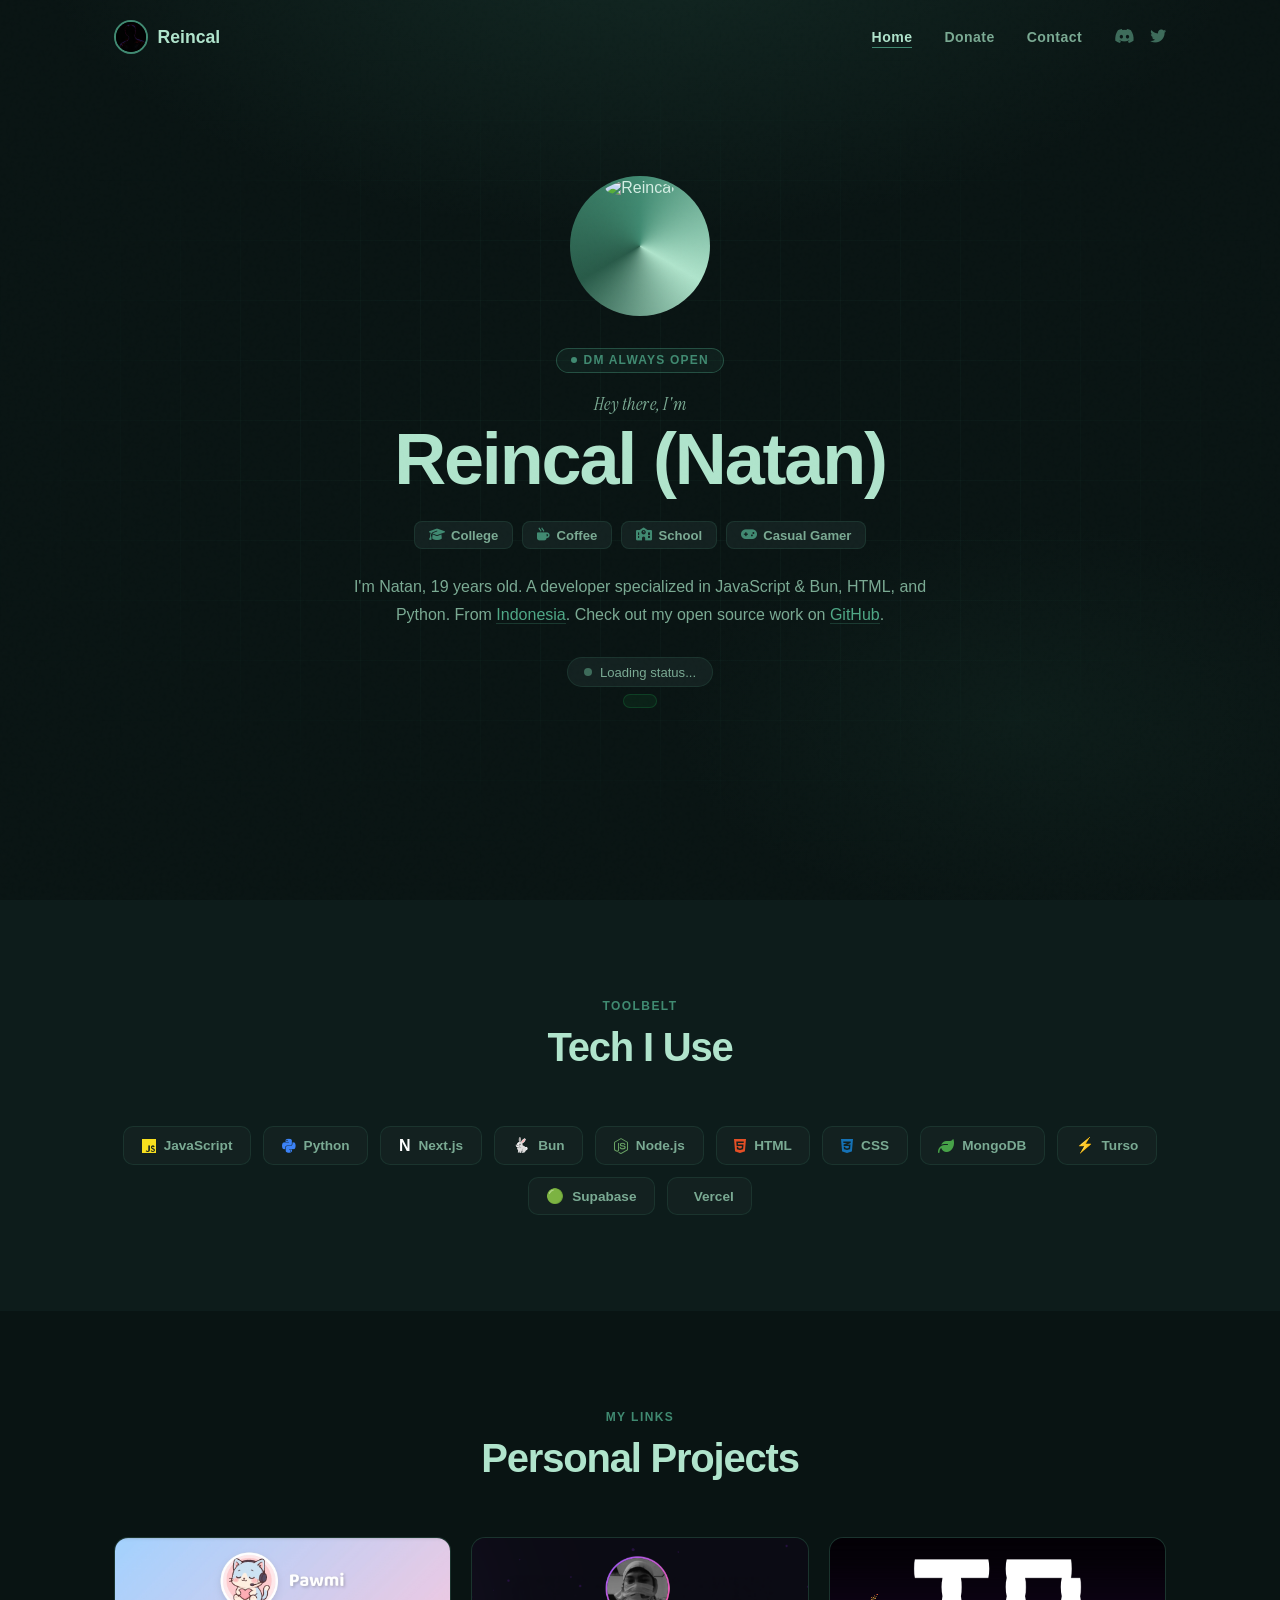
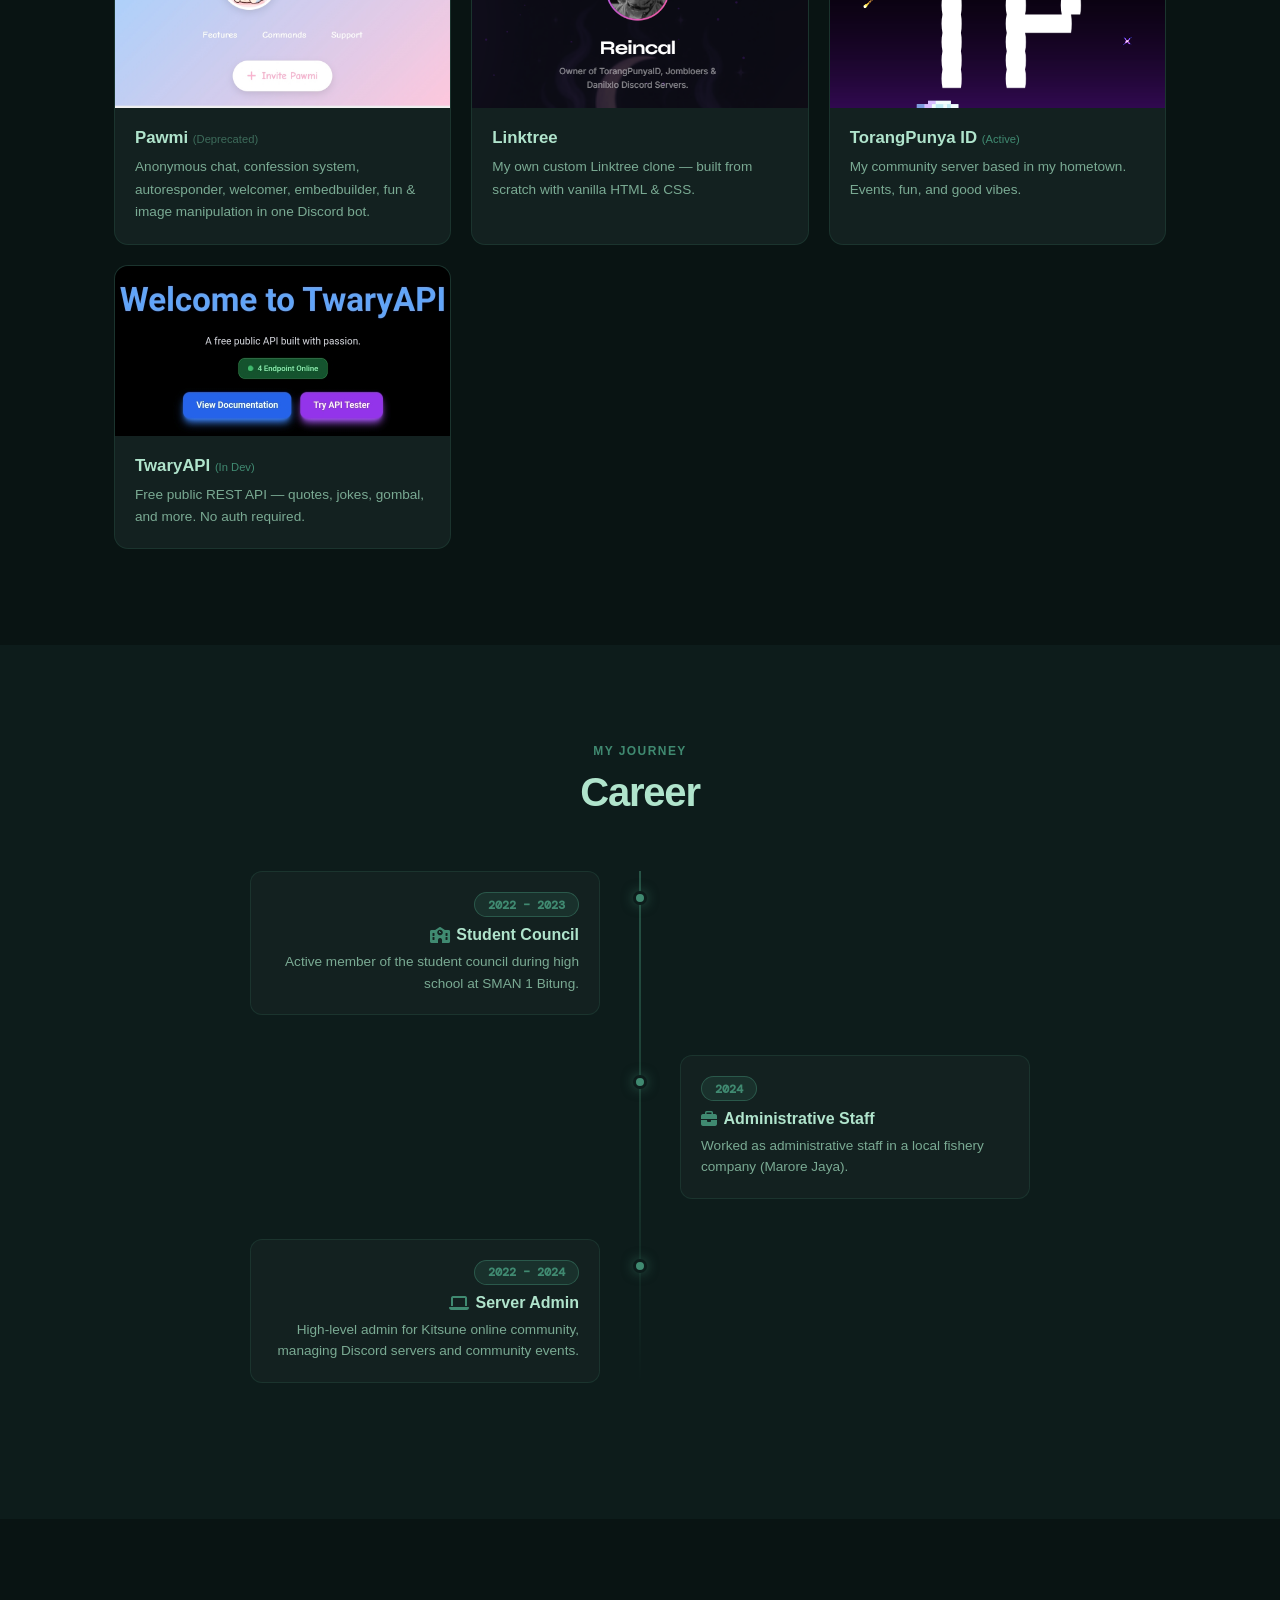
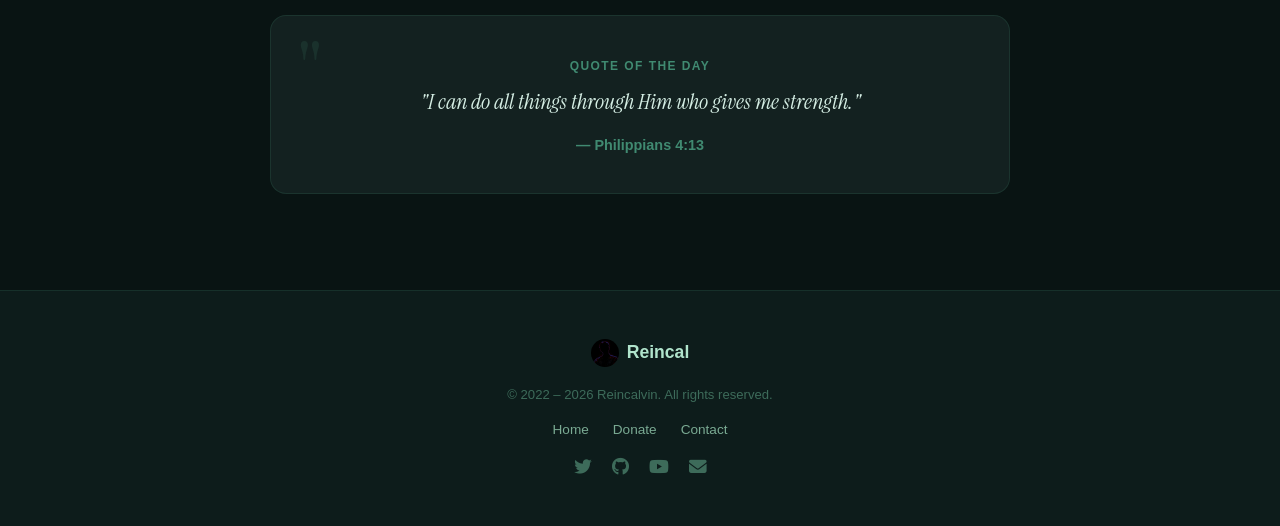
==== public/index.html @ b7835583 "Update index.html" ====
<!DOCTYPE html>
<html lang="en">
<head>
    <meta charset="UTF-8">
    <meta http-equiv="X-UA-Compatible" content="IE=edge">
    <meta name="viewport" content="width=device-width, initial-scale=1.0">
    <link rel="icon" href="https://dc.missuo.ru/file/1492188322108407973">
    <title>Reincal — Developer</title>

    <meta property="og:title" content="Reincal — Developer" />
    <meta property="og:description" content="Hi, I'm Rein. Developer from Indonesia." />
    <meta property="og:image" content="image/rein.png" />
    <meta property="og:url" content="https://reincal.is-a.dev" />
    <meta property="og:type" content="website" />
    <meta name="twitter:card" content="summary_large_image">
    <meta name="twitter:title" content="Reincal — Developer">
    <meta name="twitter:description" content="Hi, I'm Kalrex and this is my personal website.">
    <meta name="twitter:image" content="/image/banner.png">

    <link rel="preconnect" href="https://fonts.googleapis.com">
    <link rel="preconnect" href="https://fonts.gstatic.com" crossorigin>
    <link href="https://fonts.googleapis.com/css2?family=Cabinet+Grotesk:wght@400;500;700;800&family=Instrument+Serif:ital@0;1&family=DM+Mono:wght@400;500&display=swap" rel="stylesheet">
    <link rel="stylesheet" href="https://cdnjs.cloudflare.com/ajax/libs/font-awesome/6.4.0/css/all.min.css">
    <link href="https://unpkg.com/aos@2.3.1/dist/aos.css" rel="stylesheet">
    <link rel="stylesheet" href="css/style.css">
    <link rel="manifest" href="/json/manifest.json">

    
</head>

<body>
    <!-- Navbar -->
    <nav class="navbar">
        <div class="container">
            <div class="navbar-container">
                <a href="/" class="logo">
                    <img src="image/rein.png" alt="Reincal Logo">
                    <span>Reincal</span>
                </a>
                <div class="nav-links">
                    <a href="/" class="nav-link active">Home</a>
                    <a href="https://ko-fi.com/raincal" class="nav-link" target="_blank">Donate</a>
                    <a href="contact.html" class="nav-link">Contact</a>
                    <div class="social-links">
                        <a href="https://discord.gg/7dBxFQcfwZ" class="social-link" target="_blank"><i class="fab fa-discord"></i></a>
                        <a href="https://twitter.com/ZarcoZxacy" class="social-link" target="_blank"><i class="fab fa-twitter"></i></a>
                    </div>
                </div>
                <button class="hamburger"><i class="fas fa-bars"></i></button>
            </div>
        </div>
    </nav>

    <!-- Hero -->
    <section class="hero">
        <div class="hero-bg"></div>
        <div class="hero-grid"></div>
        <div class="container">
            <div class="hero-content">

                <div class="hero-avatar-wrap">
                    <div class="hero-avatar-ring">
                        <div class="hero-avatar-inner">
                            <img src="https://dc.missuo.ru/file/1491668765887434753" alt="Reincal">
                        </div>
                    </div>
                </div>

                <div class="hero-tag">
                    <span class="hero-tag-dot"></span>
                    Dm Always Open
                </div>

                <p class="hero-subtitle">Hey there, I'm</p>
                <h1 class="hero-title">Reincal (Natan)</h1>

                <div class="hero-meta">
                    <div class="meta-item"><i class="fas fa-graduation-cap"></i><span>College</span></div>
                    <div class="meta-item"><i class="fas fa-mug-hot"></i><span>Coffee</span></div>
                    <div class="meta-item"><i class="fas fa-school"></i><span>School</span></div>
                    <div class="meta-item"><i class="fas fa-gamepad"></i><span>Casual Gamer</span></div>
                </div>

                <p class="hero-description">
                    I'm Natan, 19 years old. A developer specialized in JavaScript &amp; Bun, HTML, and Python.
                    From <a href="https://dc.missuo.ru/file/1491668147021807747" target="_blank">Indonesia</a>.
                    Check out my open source work on <a href="https://github.com/calrexon" target="_blank">GitHub</a>.
                </p>

                <!-- STATUS — untouched, connected to lanyard.js -->
                <div class="status-wrap">
                    <div class="status">
                        <div class="status-dot status-loading"></div>
                        <span id="statusContent">Loading status...</span>
                    </div>
                    <div id="spotifyListening"></div>
                </div>

            </div>
        </div>
    </section>

    <!-- Tech Stack -->
    <section class="stack">
        <div class="container">
            <div class="section-header" data-aos="fade-up">
                <p class="section-label">Toolbelt</p>
                <h2 class="section-title">Tech I Use</h2>
            </div>
            <div class="stack-grid" data-aos="fade-up" data-aos-delay="100">
                <div class="stack-item"><i class="fab fa-js si-js"></i> JavaScript</div>
                <div class="stack-item"><i class="fab fa-python si-py"></i> Python</div>
                <div class="stack-item"><span style="font-size:1rem;font-weight:800;color:#fff">N</span> Next.js</div>
                <div class="stack-item"><span class="si-bun" style="font-size:0.9rem;font-weight:800">🐇</span> Bun</div>
                <div class="stack-item"><i class="fab fa-node-js si-node"></i> Node.js</div>
                <div class="stack-item"><i class="fab fa-html5 si-html"></i> HTML</div>
                <div class="stack-item"><i class="fab fa-css3-alt si-css"></i> CSS</div>
                <div class="stack-item"><i class="fas fa-leaf si-mongo"></i> MongoDB</div>
                <div class="stack-item"><span style="color:#4ade80;font-size:0.9rem">⚡</span> Turso</div>
                <div class="stack-item"><span style="color:#3ecf8e;font-size:0.9rem">🟢</span> Supabase</div>
                <div class="stack-item"><i class="fas fa-triangle si-vercel" style="color:#fff;font-size:0.8rem"></i> Vercel</div>
            </div>
        </div>
    </section>

    <!-- Projects -->
    <section class="projects" id="projects">
        <div class="container">
            <div class="section-header" data-aos="fade-up">
                <p class="section-label">My Links</p>
                <h2 class="section-title">Personal Projects</h2>
            </div>
            <div class="projects-grid">
                <a href="https://pawmi.zone.id/" class="project-card" data-aos="fade-up" data-aos-delay="100">
                    <img src="image/pawmi.jpg" alt="Pawmi" class="project-image">
                    <div class="project-content">
                        <h3 class="project-title">Pawmi <span style="font-size:0.7rem;color:var(--faint);font-weight:500">(Deprecated)</span></h3>
                        <p class="project-description">Anonymous chat, confession system, autoresponder, welcomer, embedbuilder, fun &amp; image manipulation in one Discord bot.</p>
                    </div>
                </a>
                <a href="/" class="project-card" data-aos="fade-up" data-aos-delay="200">
                    <img src="image/banner.png" alt="Linktree" class="project-image">
                    <div class="project-content">
                        <h3 class="project-title">Linktree</h3>
                        <p class="project-description">My own custom Linktree clone — built from scratch with vanilla HTML &amp; CSS.</p>
                    </div>
                </a>
                <a href="https://discord.gg/" target="_blank" class="project-card" data-aos="fade-up" data-aos-delay="300">
                    <img src="image/tp.png" alt="TorangPunya ID" class="project-image">
                    <div class="project-content">
                        <h3 class="project-title">TorangPunya ID <span style="font-size:0.7rem;color:var(--primary);font-weight:500">(Active)</span></h3>
                        <p class="project-description">My community server based in my hometown. Events, fun, and good vibes.</p>
                    </div>
                </a>
                <a href="https://danilxlo.vercel.app/apix" target="_blank" class="project-card" data-aos="fade-up" data-aos-delay="400">
                    <img src="image/twary.jpg" alt="TwaryAPI" class="project-image">
                    <div class="project-content">
                        <h3 class="project-title">TwaryAPI <span style="font-size:0.7rem;color:var(--primary);font-weight:500">(In Dev)</span></h3>
                        <p class="project-description">Free public REST API — quotes, jokes, gombal, and more. No auth required.</p>
                    </div>
                </a>
            </div>
        </div>
    </section>

    <!-- Career -->
    <section class="career" id="career">
        <div class="container">
            <div class="section-header" data-aos="fade-up">
                <p class="section-label">My Journey</p>
                <h2 class="section-title">Career</h2>
            </div>
            <div class="timeline">
                <div class="timeline-item" data-aos="fade-up" data-aos-delay="100">
                    <div class="timeline-dot"></div>
                    <div class="timeline-content">
                        <span class="timeline-date">2022 – 2023</span>
                        <h3 class="timeline-title"><i class="fas fa-school"></i> Student Council</h3>
                        <p class="timeline-description">Active member of the student council during high school at SMAN 1 Bitung.</p>
                    </div>
                </div>
                <div class="timeline-item" data-aos="fade-up" data-aos-delay="200">
                    <div class="timeline-dot"></div>
                    <div class="timeline-content">
                        <span class="timeline-date">2024</span>
                        <h3 class="timeline-title"><i class="fas fa-briefcase"></i> Administrative Staff</h3>
                        <p class="timeline-description">Worked as administrative staff in a local fishery company (Marore Jaya).</p>
                    </div>
                </div>
                <div class="timeline-item" data-aos="fade-up" data-aos-delay="300">
                    <div class="timeline-dot"></div>
                    <div class="timeline-content">
                        <span class="timeline-date">2022 – 2024</span>
                        <h3 class="timeline-title"><i class="fas fa-laptop"></i> Server Admin</h3>
                        <p class="timeline-description">High-level admin for Kitsune online community, managing Discord servers and community events.</p>
                    </div>
                </div>
            </div>
        </div>
    </section>

    <!-- Quote -->
    <section class="quote">
        <div class="container">
            <div class="quote-content" data-aos="zoom-in">
                <p class="section-label">Quote of the Day</p>
                <p id="quote-text" class="quote-text">Loading quote...</p>
                <p id="quote-author" class="quote-author"></p>
            </div>
        </div>
    </section>

    <!-- Footer -->
    <footer class="footer">
        <div class="container">
            <div class="footer-container">
                <div class="footer-logo">
                    <img src="image/rein.png" alt="Reincal">
                    <span>Reincal</span>
                </div>
                <p class="footer-copyright">© 2022 – 2026 Reincalvin. All rights reserved.</p>
                <div class="footer-links">
                    <a href="/" class="footer-link">Home</a>
                    <a href="https://ko-fi.com/raincal" class="footer-link" target="_blank">Donate</a>
                    <a href="contact.html" class="footer-link">Contact</a>
                </div>
                <div class="footer-social">
                    <a href="https://x.com/therealrein_" class="footer-social-link" target="_blank"><i class="fab fa-twitter"></i></a>
                    <a href="https://github.com/calrexon" class="footer-social-link" target="_blank"><i class="fab fa-github"></i></a>
                    <a href="https://youtube.com" class="footer-social-link" target="_blank"><i class="fab fa-youtube"></i></a>
                    <a href="mailto:zarcoxorp@gmail.com" class="footer-social-link" target="_blank"><i class="fas fa-envelope"></i></a>
                </div>
            </div>
        </div>
    </footer>

    <script src="https://unpkg.com/aos@2.3.1/dist/aos.js"></script>
    <script src="js/lanyard.js"></script>
    <script>
        AOS.init({ duration: 700, easing: 'ease-out', once: true });

        // Navbar scroll
        window.addEventListener('scroll', () => {
            document.querySelector('.navbar').classList.toggle('scrolled', window.scrollY > 40);
        });

        // Mobile menu
        const hamburger = document.querySelector('.hamburger');
        const navLinks  = document.querySelector('.nav-links');
        hamburger.addEventListener('click', () => {
            navLinks.classList.toggle('active');
            hamburger.innerHTML = navLinks.classList.contains('active')
                ? '<i class="fas fa-times"></i>' : '<i class="fas fa-bars"></i>';
        });
        document.querySelectorAll('.nav-link').forEach(l => l.addEventListener('click', () => {
            navLinks.classList.remove('active');
            hamburger.innerHTML = '<i class="fas fa-bars"></i>';
        }));

        // Quote
        async function displayRandomQuote() {
            try {
                const res  = await fetch("https://twaryapi-dusky.vercel.app/api/bible");
                const json = await res.json();
                const data = json.data;
                document.getElementById("quote-text").innerText   = `"${data.quotes}"`;
                document.getElementById("quote-author").innerText = `— ${data.author || "Unknown"}`;
            } catch {
                document.getElementById("quote-text").innerText   = `"I can do all things through Him who gives me strength."`;
                document.getElementById("quote-author").innerText = "— Philippians 4:13";
            }
        }
        displayRandomQuote();

        // Smooth scroll
        document.querySelectorAll('a[href^="#"]').forEach(a => {
            a.addEventListener('click', e => {
                e.preventDefault();
                const t = document.querySelector(a.getAttribute('href'));
                if (t) window.scrollTo({ top: t.offsetTop - 80, behavior: 'smooth' });
            });
        });
    </script>
</body>
</html>
---- public/css/style.css ----
:root {
            --bg:        #091413;
            --bg2:       #0d1c1b;
            --surface:   #132120;
            --surface2:  #1a2e2c;
            --border:    rgba(64, 138, 113, 0.18);
            --border-h:  rgba(64, 138, 113, 0.45);
            --primary:   #408A71;
            --primary-l: #4fa886;
            --accent:    #B0E4CC;
            --mid:       #285A48;
            --text:      #d4ede3;
            --muted:     #7aaa93;
            --faint:     #3d6b5a;
            --glass:     rgba(9, 20, 19, 0.75);
        }

        *, *::before, *::after { margin: 0; padding: 0; box-sizing: border-box; }

        html { scroll-behavior: smooth; }

        body {
            font-family: 'Cabinet Grotesk', sans-serif;
            background: var(--bg);
            color: var(--text);
            overflow-x: hidden;
        }

        /* Noise texture overlay */
        body::before {
            content: '';
            position: fixed;
            inset: 0;
            background-image: url("data:image/svg+xml,%3Csvg viewBox='0 0 256 256' xmlns='http://www.w3.org/2000/svg'%3E%3Cfilter id='noise'%3E%3CfeTurbulence type='fractalNoise' baseFrequency='0.9' numOctaves='4' stitchTiles='stitch'/%3E%3C/filter%3E%3Crect width='100%25' height='100%25' filter='url(%23noise)' opacity='0.04'/%3E%3C/svg%3E");
            pointer-events: none;
            z-index: 9999;
            opacity: 0.4;
        }

        ::-webkit-scrollbar { width: 6px; }
        ::-webkit-scrollbar-track { background: var(--bg); }
        ::-webkit-scrollbar-thumb { background: var(--mid); border-radius: 3px; }

        a { text-decoration: none; color: inherit; }

        .container { width: 100%; max-width: 1100px; margin: 0 auto; padding: 0 1.5rem; }
        section { padding: 6rem 0; position: relative; }

        /* ── NAVBAR ── */
        .navbar {
            position: fixed; top: 0; left: 0; width: 100%;
            z-index: 1000;
            padding: 1.25rem 0;
            transition: all 0.3s ease;
        }
        .navbar.scrolled {
            background: var(--glass);
            backdrop-filter: blur(20px);
            border-bottom: 1px solid var(--border);
            padding: 0.75rem 0;
        }
        .navbar-container { display: flex; justify-content: space-between; align-items: center; }

        .logo {
            display: flex; align-items: center; gap: 0.6rem;
            font-size: 1.1rem; font-weight: 800; color: var(--accent);
        }
        .logo img { width: 34px; height: 34px; border-radius: 50%; object-fit: cover; border: 2px solid var(--primary); transition: transform 0.3s; }
        .logo:hover img { transform: rotate(12deg) scale(1.08); }

        .nav-links { display: flex; align-items: center; gap: 2rem; }

        .nav-link {
            color: var(--muted); font-size: 0.88rem; font-weight: 600;
            letter-spacing: 0.03em; transition: color 0.2s;
            position: relative;
        }
        .nav-link::after {
            content: ''; position: absolute; bottom: -3px; left: 0;
            width: 0; height: 1.5px; background: var(--primary);
            transition: width 0.25s ease;
        }
        .nav-link:hover, .nav-link.active { color: var(--accent); }
        .nav-link:hover::after, .nav-link.active::after { width: 100%; }

        .social-links { display: flex; gap: 1rem; }
        .social-link { color: var(--faint); font-size: 1rem; transition: color 0.2s, transform 0.2s; }
        .social-link:hover { color: var(--primary); transform: translateY(-2px); }

        .hamburger { display: none; background: none; border: none; color: var(--text); font-size: 1.4rem; cursor: pointer; }

        /* ── HERO ── */
        .hero {
            min-height: 100vh;
            display: flex; align-items: center;
            padding-top: 5rem;
            position: relative; overflow: hidden;
        }

        .hero-bg {
            position: absolute; inset: 0; z-index: 0;
            background:
                radial-gradient(ellipse 80% 60% at 50% -10%, rgba(64,138,113,0.18) 0%, transparent 60%),
                radial-gradient(ellipse 50% 40% at 80% 80%, rgba(40,90,72,0.12) 0%, transparent 55%);
        }

        /* Animated grid */
        .hero-grid {
            position: absolute; inset: 0; z-index: 0;
            background-image:
                linear-gradient(rgba(64,138,113,0.06) 1px, transparent 1px),
                linear-gradient(90deg, rgba(64,138,113,0.06) 1px, transparent 1px);
            background-size: 60px 60px;
            mask-image: radial-gradient(ellipse 70% 60% at 50% 50%, black 30%, transparent 80%);
        }

        .hero-content {
            position: relative; z-index: 1;
            display: flex; flex-direction: column;
            align-items: center; text-align: center; width: 100%;
        }

        .hero-avatar-wrap {
            position: relative; margin-bottom: 2rem;
        }
        .hero-avatar-ring {
            width: 140px; height: 140px;
            border-radius: 50%;
            padding: 3px;
            background: conic-gradient(from 0deg, var(--primary), var(--accent), var(--mid), var(--primary));
            animation: spin-slow 8s linear infinite;
        }
        @keyframes spin-slow { to { transform: rotate(360deg); } }

        .hero-avatar {
            width: 100%; height: 100%; border-radius: 50%;
            object-fit: cover; display: block;
            background: var(--bg2);
            animation: float 5s ease-in-out infinite;
            /* counter-rotate so face stays upright */
            animation: float 5s ease-in-out infinite, counter-spin 8s linear infinite;
        }
        @keyframes float { 0%,100% { transform: rotate(0deg) translateY(0); } 50% { transform: rotate(0deg) translateY(-8px); } }
        @keyframes counter-spin { to { transform: rotate(-360deg); } }

        /* simpler: just wrap with overflow hidden */
        .hero-avatar-inner {
            width: 134px; height: 134px;
            border-radius: 50%; overflow: hidden;
        }
        .hero-avatar-inner img {
            width: 100%; height: 100%; object-fit: cover; border-radius: 50%;
        }

        .hero-tag {
            display: inline-flex; align-items: center; gap: 0.4rem;
            background: rgba(64,138,113,0.1); border: 1px solid var(--border-h);
            color: var(--primary); font-size: 0.75rem; font-weight: 700;
            letter-spacing: 0.1em; text-transform: uppercase;
            padding: 0.3rem 0.9rem; border-radius: 999px;
            margin-bottom: 1.25rem;
        }
        .hero-tag-dot { width: 6px; height: 6px; background: var(--primary); border-radius: 50%; animation: blink 2s ease-in-out infinite; }
        @keyframes blink { 0%,100%{opacity:1} 50%{opacity:0.3} }

        .hero-subtitle {
            font-family: 'Instrument Serif', serif;
            font-style: italic;
            color: var(--muted); font-size: 1.1rem;
            margin-bottom: 0.4rem; letter-spacing: 0.01em;
        }

        .hero-title {
            font-size: clamp(2.8rem, 7vw, 4.5rem);
            font-weight: 800; line-height: 1.05;
            letter-spacing: -0.03em;
            color: var(--accent);
            margin-bottom: 1.5rem;
        }

        .hero-meta {
            display: flex; flex-wrap: wrap; justify-content: center;
            gap: 0.6rem; margin-bottom: 1.5rem;
        }
        .meta-item {
            display: flex; align-items: center; gap: 0.4rem;
            background: var(--surface); border: 1px solid var(--border);
            color: var(--muted); font-size: 0.82rem; font-weight: 600;
            padding: 0.35rem 0.85rem; border-radius: 8px;
            transition: border-color 0.2s, color 0.2s;
        }
        .meta-item:hover { border-color: var(--border-h); color: var(--text); }
        .meta-item i { color: var(--primary); font-size: 0.8rem; }

        .hero-description {
            font-size: 1rem; color: var(--muted); max-width: 600px;
            margin: 0 auto 1.75rem; line-height: 1.75;
        }
        .hero-description a { color: var(--primary-l); border-bottom: 1px solid rgba(64,138,113,0.3); transition: border-color 0.2s; }
        .hero-description a:hover { border-color: var(--primary); }

        /* Status & Spotify — untouched logic, restyled */
        .status-wrap { display: flex; flex-direction: column; align-items: center; gap: 0.4rem; }
        .status {
            display: inline-flex; align-items: center; gap: 0.5rem;
            background: var(--surface); border: 1px solid var(--border);
            padding: 0.4rem 1rem; border-radius: 999px;
            font-size: 0.82rem; font-weight: 500; color: var(--muted);
        }
        .status-dot { width: 8px; height: 8px; border-radius: 50%; background: var(--faint); flex-shrink: 0; }
        .status-dot.online  { background: #4ade80; box-shadow: 0 0 8px rgba(74,222,128,0.6); animation: blink 2s infinite; }
        .status-dot.offline { background: #f87171; }
        .status-dot.idle    { background: #fbbf24; box-shadow: 0 0 8px rgba(251,191,36,0.6); }
        .status-dot.status-loading { background: var(--faint); animation: blink 1.5s infinite; }

        #spotifyListening {
            display: inline-flex; align-items: center; gap: 0.5rem;
            background: rgba(29,185,84,0.08); border: 1px solid rgba(29,185,84,0.2);
            padding: 0.4rem 1rem; border-radius: 999px;
            font-size: 0.8rem; color: #4ade80;
        }

        /* ── TECH STACK SECTION ── */
        .stack { background: var(--bg2); }
        .stack-grid {
            display: flex; flex-wrap: wrap; justify-content: center;
            gap: 0.75rem;
        }
        .stack-item {
            display: flex; align-items: center; gap: 0.5rem;
            background: var(--surface); border: 1px solid var(--border);
            border-radius: 10px; padding: 0.6rem 1.1rem;
            font-size: 0.85rem; font-weight: 600; color: var(--muted);
            transition: all 0.25s;
        }
        .stack-item:hover { border-color: var(--border-h); color: var(--accent); transform: translateY(-2px); background: var(--surface2); }
        .stack-item img { width: 18px; height: 18px; object-fit: contain; }
        .stack-item i { font-size: 1rem; }

        /* stack icon colors */
        .si-js     { color: #f7df1e; }
        .si-py     { color: #3b82f6; }
        .si-next   { color: #fff; }
        .si-bun    { color: #fbf0df; }
        .si-node   { color: #68a063; }
        .si-html   { color: #e34f26; }
        .si-css    { color: #1572b6; }
        .si-mongo  { color: #47a248; }
        .si-turso  { color: #4ade80; }
        .si-supa   { color: #3ecf8e; }
        .si-vercel { color: #fff; }

        /* ── SECTION COMMON ── */
        .section-header { text-align: center; margin-bottom: 3.5rem; }
        .section-label {
            display: inline-block;
            color: var(--primary); font-size: 0.75rem; font-weight: 700;
            letter-spacing: 0.12em; text-transform: uppercase;
            margin-bottom: 0.75rem;
        }
        .section-title {
            font-size: clamp(1.8rem, 4vw, 2.5rem);
            font-weight: 800; letter-spacing: -0.03em; color: var(--accent);
        }

        /* ── PROJECTS ── */
        .projects { background: var(--bg); }
        .projects-grid {
            display: grid;
            grid-template-columns: repeat(auto-fill, minmax(280px, 1fr));
            gap: 1.25rem;
        }
        .project-card {
            background: var(--surface);
            border: 1px solid var(--border);
            border-radius: 14px; overflow: hidden;
            transition: transform 0.25s, border-color 0.25s, box-shadow 0.25s;
            display: block;
        }
        .project-card:hover {
            transform: translateY(-6px);
            border-color: var(--border-h);
            box-shadow: 0 16px 40px rgba(9,20,19,0.5), 0 0 0 1px rgba(64,138,113,0.15);
        }
        .project-image { width: 100%; height: 170px; object-fit: cover; display: block; }
        .project-content { padding: 1.25rem; }
        .project-title { font-size: 1.05rem; font-weight: 700; color: var(--accent); margin-bottom: 0.5rem; }
        .project-description { color: var(--muted); font-size: 0.85rem; line-height: 1.65; }

        /* ── TIMELINE / CAREER ── */
        .career { background: var(--bg2); }
        .timeline { position: relative; max-width: 780px; margin: 0 auto; }
        .timeline::before {
            content: ''; position: absolute;
            top: 0; left: 50%; transform: translateX(-50%);
            width: 1px; height: 100%;
            background: linear-gradient(to bottom, var(--primary), var(--mid), transparent);
        }
        .timeline-item { position: relative; margin-bottom: 2.5rem; width: 100%; }
        .timeline-item:nth-child(odd)  { padding-right: calc(50% + 2.5rem); text-align: right; }
        .timeline-item:nth-child(even) { padding-left:  calc(50% + 2.5rem); text-align: left; }

        .timeline-content {
            background: var(--surface);
            border: 1px solid var(--border);
            border-radius: 12px; padding: 1.25rem;
            transition: border-color 0.2s, transform 0.2s;
        }
        .timeline-item:hover .timeline-content { border-color: var(--border-h); transform: scale(1.015); }

        .timeline-date {
            display: inline-block;
            background: rgba(64,138,113,0.15); border: 1px solid var(--border-h);
            color: var(--primary); padding: 0.2rem 0.8rem;
            border-radius: 999px; font-size: 0.78rem; font-weight: 700;
            font-family: 'DM Mono', monospace;
            margin-bottom: 0.6rem;
        }
        .timeline-title {
            font-size: 1rem; font-weight: 700; color: var(--accent);
            display: flex; align-items: center; gap: 0.4rem; margin-bottom: 0.4rem;
        }
        .timeline-item:nth-child(odd) .timeline-title { justify-content: flex-end; }
        .timeline-title i { color: var(--primary); }
        .timeline-description { color: var(--muted); font-size: 0.85rem; line-height: 1.6; }

        .timeline-dot {
            position: absolute; top: 1.25rem; left: 50%; transform: translateX(-50%);
            width: 14px; height: 14px; border-radius: 50%;
            background: var(--primary);
            border: 3px solid var(--bg2);
            box-shadow: 0 0 12px rgba(64,138,113,0.5);
        }

        /* ── QUOTE ── */
        .quote { background: var(--bg); text-align: center; }
        .quote-content {
            max-width: 740px; margin: 0 auto;
            background: var(--surface); border: 1px solid var(--border);
            border-radius: 16px; padding: 2.5rem;
            position: relative;
        }
        .quote-content::before {
            content: '"';
            position: absolute; top: 1rem; left: 1.5rem;
            font-family: 'Instrument Serif', serif;
            font-size: 5rem; line-height: 1;
            color: rgba(64,138,113,0.15);
        }
        .quote-text {
            font-family: 'Instrument Serif', serif;
            font-style: italic;
            font-size: 1.35rem; color: var(--text);
            line-height: 1.65; margin-bottom: 1rem;
        }
        .quote-author { color: var(--primary); font-size: 0.9rem; font-weight: 700; }

        /* ── FOOTER ── */
        .footer {
            background: var(--bg2);
            border-top: 1px solid var(--border);
            padding: 3rem 0;
        }
        .footer-container { display: flex; flex-direction: column; align-items: center; gap: 1.25rem; text-align: center; }
        .footer-logo { display: flex; align-items: center; gap: 0.5rem; font-weight: 800; font-size: 1.1rem; color: var(--accent); }
        .footer-logo img { width: 28px; height: 28px; border-radius: 50%; object-fit: cover; }
        .footer-copyright { color: var(--faint); font-size: 0.82rem; }
        .footer-links { display: flex; gap: 1.5rem; }
        .footer-link { color: var(--muted); font-size: 0.85rem; font-weight: 500; transition: color 0.2s; }
        .footer-link:hover { color: var(--accent); }
        .footer-social { display: flex; gap: 1.25rem; }
        .footer-social-link { color: var(--faint); font-size: 1.1rem; transition: color 0.2s, transform 0.2s; }
        .footer-social-link:hover { color: var(--primary); transform: translateY(-2px); }

        /* ── RESPONSIVE ── */
        @media (max-width: 992px) {
            .timeline::before { left: 1.5rem; }
            .timeline-item:nth-child(odd),
            .timeline-item:nth-child(even) { padding-left: 4rem; padding-right: 0; text-align: left; }
            .timeline-item:nth-child(odd) .timeline-title { justify-content: flex-start; }
            .timeline-dot { left: 1.5rem; }
        }
        @media (max-width: 768px) {
            .nav-links {
                position: fixed; top: 0; right: -100%; width: 75%; max-width: 280px;
                height: 100vh; background: var(--bg2);
                flex-direction: column; justify-content: center; gap: 2rem;
                transition: right 0.3s ease; z-index: 1000;
                border-left: 1px solid var(--border);
            }
            .nav-links.active { right: 0; }
            .hamburger { display: block; }
            .projects-grid { grid-template-columns: 1fr; }
        }
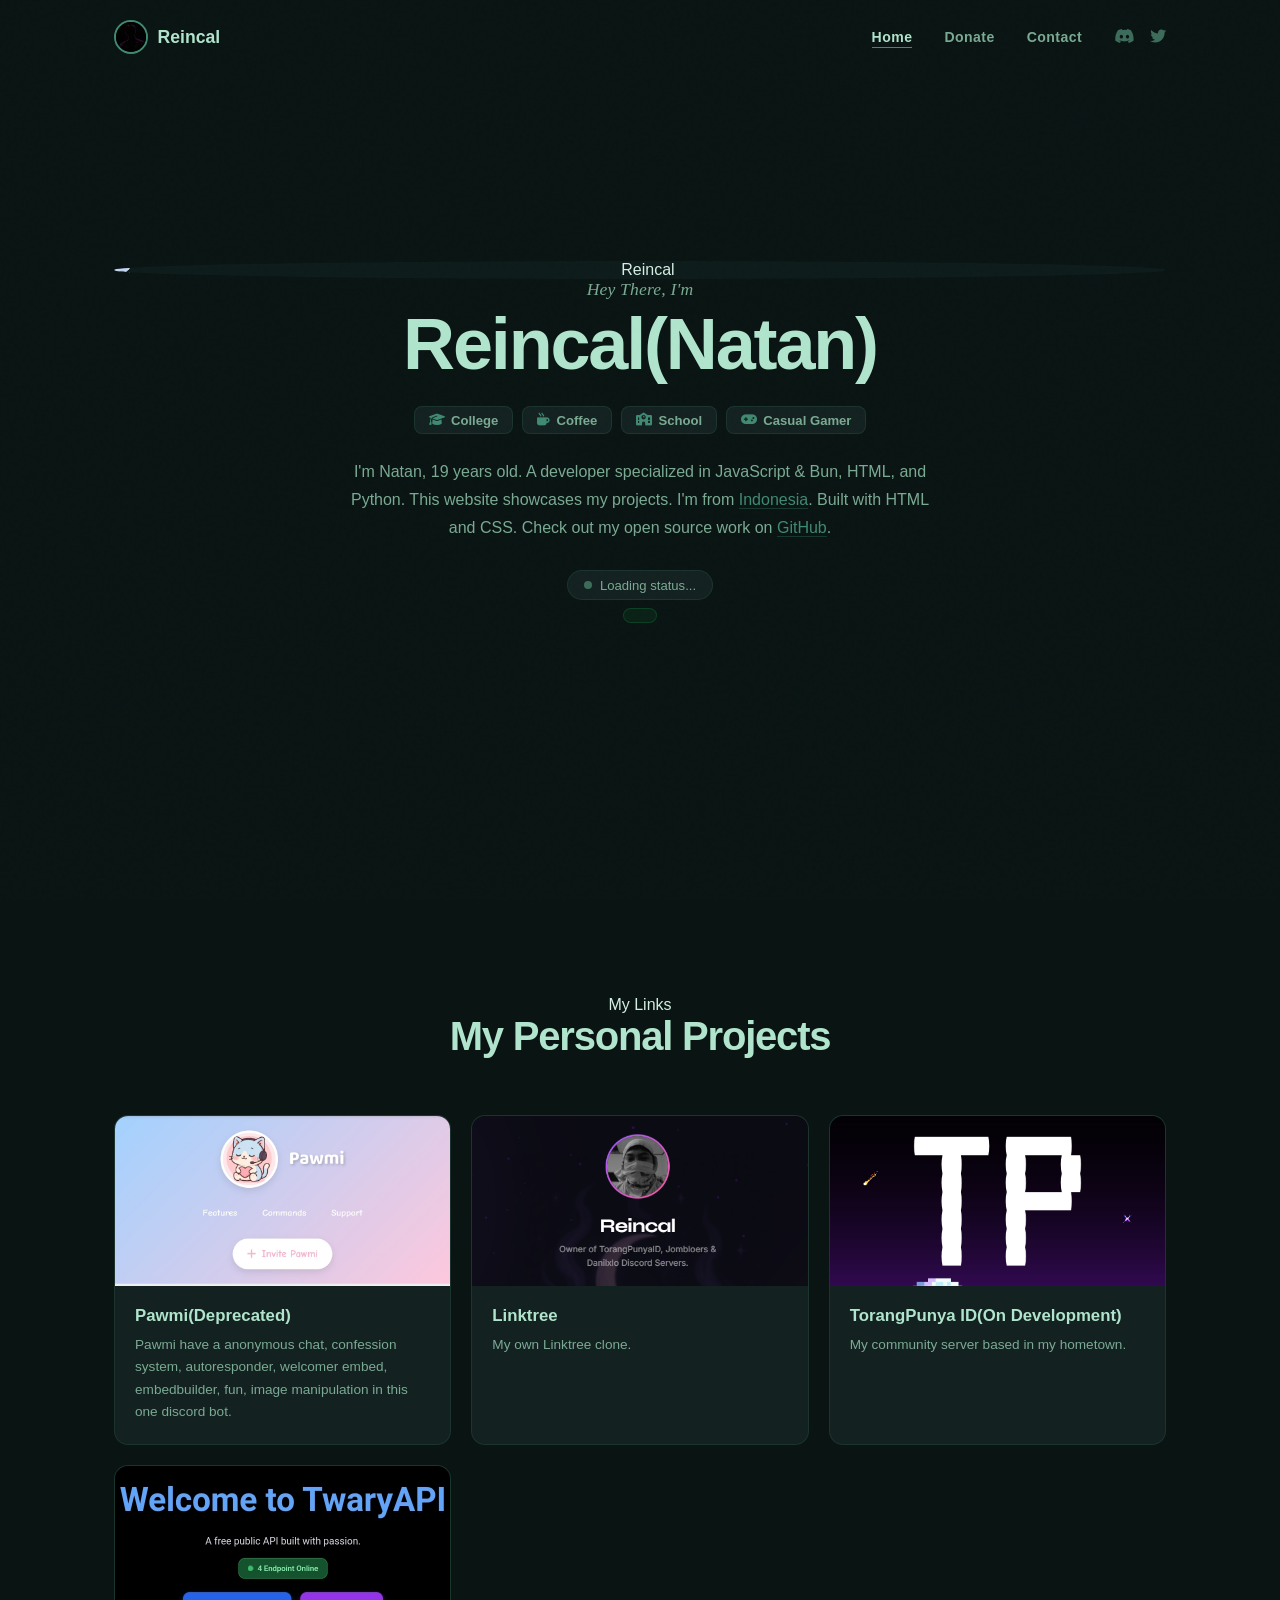
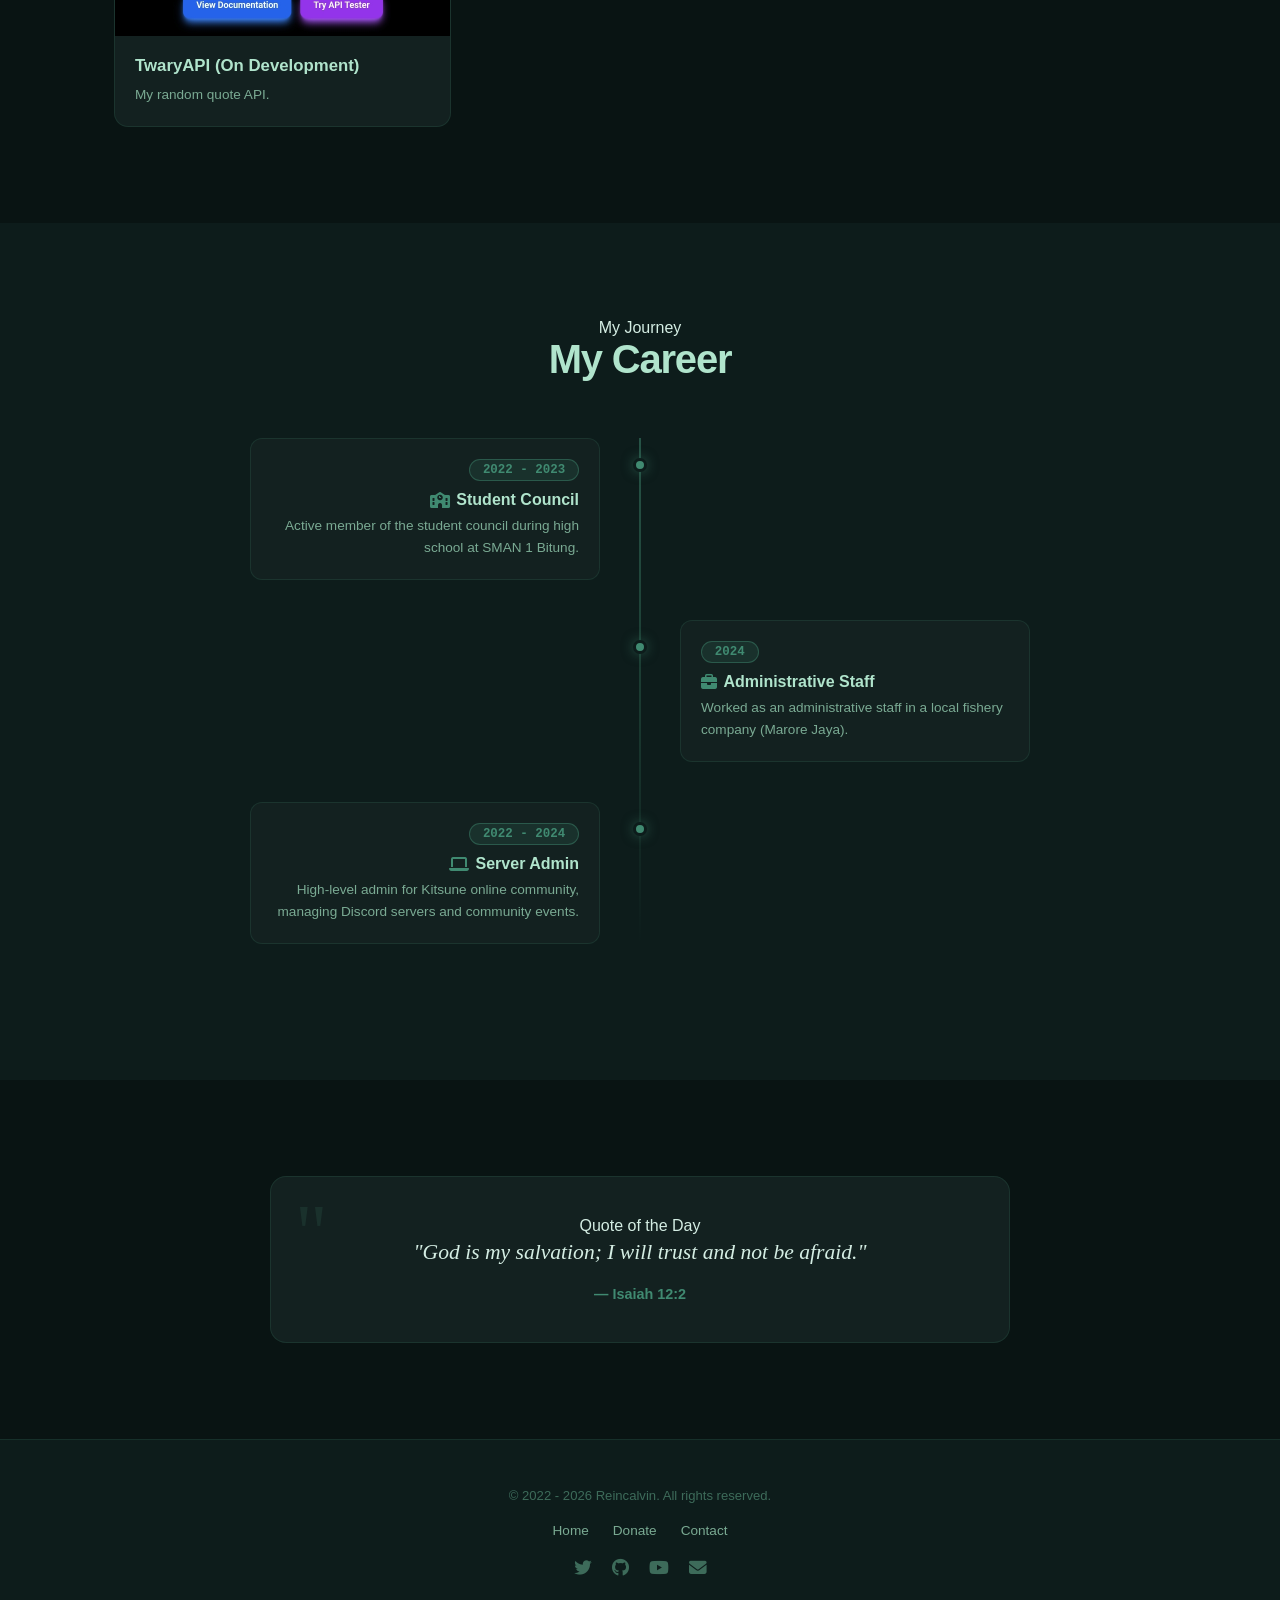
==== commit 02ebbeea: "Update index.html" ====
--- a/public/index.html
+++ b/public/index.html
@@ -1,32 +1,38 @@
 <!DOCTYPE html>
 <html lang="en">
+
 <head>
     <meta charset="UTF-8">
     <meta http-equiv="X-UA-Compatible" content="IE=edge">
     <meta name="viewport" content="width=device-width, initial-scale=1.0">
-    <link rel="icon" href="https://dc.missuo.ru/file/1492188322108407973">
-    <title>Reincal — Developer</title>
-
-    <meta property="og:title" content="Reincal — Developer" />
-    <meta property="og:description" content="Hi, I'm Rein. Developer from Indonesia." />
+    <link rel="icon" href="image/rein.png">
+    <title>Home - Reincal</title>
+
+    <!-- Open Graph Meta Tags -->
+    <meta property="og:title" content="Rein Website" />
+    <meta property="og:description" content="Hi, I'm Rein. This is my personal website. Not a scam." />
     <meta property="og:image" content="image/rein.png" />
     <meta property="og:url" content="https://reincal.is-a.dev" />
     <meta property="og:type" content="website" />
+
+    <!-- Twitter Card -->
     <meta name="twitter:card" content="summary_large_image">
-    <meta name="twitter:title" content="Reincal — Developer">
+    <meta name="twitter:title" content="Rein Website">
     <meta name="twitter:description" content="Hi, I'm Kalrex and this is my personal website.">
     <meta name="twitter:image" content="/image/banner.png">
 
+    <!-- Fonts & Icons -->
     <link rel="preconnect" href="https://fonts.googleapis.com">
     <link rel="preconnect" href="https://fonts.gstatic.com" crossorigin>
-    <link href="https://fonts.googleapis.com/css2?family=Cabinet+Grotesk:wght@400;500;700;800&family=Instrument+Serif:ital@0;1&family=DM+Mono:wght@400;500&display=swap" rel="stylesheet">
+    <link href="https://fonts.googleapis.com/css2?family=Poppins:wght@300;400;500;600;700&family=Space+Grotesk:wght@400;500;700&display=swap" rel="stylesheet">
     <link rel="stylesheet" href="https://cdnjs.cloudflare.com/ajax/libs/font-awesome/6.4.0/css/all.min.css">
+    
+    <!-- Stylesheets -->
+    <link rel="stylesheet" href="https://cdnjs.cloudflare.com/ajax/libs/animate.css/4.1.1/animate.min.css"/>
     <link href="https://unpkg.com/aos@2.3.1/dist/aos.css" rel="stylesheet">
     <link rel="stylesheet" href="css/style.css">
     <link rel="manifest" href="/json/manifest.json">
-
     
-</head>
 
 <body>
     <!-- Navbar -->
@@ -37,160 +43,155 @@
                     <img src="image/rein.png" alt="Reincal Logo">
                     <span>Reincal</span>
                 </a>
+                
                 <div class="nav-links">
                     <a href="/" class="nav-link active">Home</a>
                     <a href="https://ko-fi.com/raincal" class="nav-link" target="_blank">Donate</a>
                     <a href="contact.html" class="nav-link">Contact</a>
+                    
                     <div class="social-links">
-                        <a href="https://discord.gg/7dBxFQcfwZ" class="social-link" target="_blank"><i class="fab fa-discord"></i></a>
-                        <a href="https://twitter.com/ZarcoZxacy" class="social-link" target="_blank"><i class="fab fa-twitter"></i></a>
-                    </div>
-                </div>
-                <button class="hamburger"><i class="fas fa-bars"></i></button>
+                        <a href="https://discord.gg/7dBxFQcfwZ" class="social-link" target="_blank">
+                            <i class="fab fa-discord"></i>
+                        </a>
+                        <a href="https://twitter.com/ZarcoZxacy" class="social-link" target="_blank">
+                            <i class="fab fa-twitter"></i>
+                        </a>
+                    </div>
+                </div>
+                
+                <button class="hamburger">
+                    <i class="fas fa-bars"></i>
+                </button>
             </div>
         </div>
     </nav>
 
-    <!-- Hero -->
+    <!-- Hero Section -->
     <section class="hero">
-        <div class="hero-bg"></div>
-        <div class="hero-grid"></div>
-        <div class="container">
-            <div class="hero-content">
-
-                <div class="hero-avatar-wrap">
-                    <div class="hero-avatar-ring">
-                        <div class="hero-avatar-inner">
-                            <img src="https://dc.missuo.ru/file/1491668765887434753" alt="Reincal">
-                        </div>
-                    </div>
-                </div>
-
-                <div class="hero-tag">
-                    <span class="hero-tag-dot"></span>
-                    Dm Always Open
-                </div>
-
-                <p class="hero-subtitle">Hey there, I'm</p>
-                <h1 class="hero-title">Reincal (Natan)</h1>
-
-                <div class="hero-meta">
-                    <div class="meta-item"><i class="fas fa-graduation-cap"></i><span>College</span></div>
-                    <div class="meta-item"><i class="fas fa-mug-hot"></i><span>Coffee</span></div>
-                    <div class="meta-item"><i class="fas fa-school"></i><span>School</span></div>
-                    <div class="meta-item"><i class="fas fa-gamepad"></i><span>Casual Gamer</span></div>
-                </div>
-
-                <p class="hero-description">
-                    I'm Natan, 19 years old. A developer specialized in JavaScript &amp; Bun, HTML, and Python.
-                    From <a href="https://dc.missuo.ru/file/1491668147021807747" target="_blank">Indonesia</a>.
-                    Check out my open source work on <a href="https://github.com/calrexon" target="_blank">GitHub</a>.
+        <div class="container">
+            <div class="hero-content" data-aos="fade-up" data-aos-duration="1000">
+                <img src="https://dc.missuo.ru/file/1491668765887434753" alt="Reincal" class="hero-avatar animate__animated animate__fadeIn">
+                <p class="hero-subtitle animate__animated animate__fadeIn animate__delay-1s">Hey There, I'm</p>
+                <h1 class="hero-title text-gradient animate__animated animate__fadeIn animate__delay-1s">Reincal(Natan)</h1>
+                
+                <div class="hero-meta animate__animated animate__fadeIn animate__delay-2s">
+                    <div class="meta-item">
+                        <i class="fas fa-graduation-cap"></i>
+                        <span>College</span>
+                    </div>
+                    <div class="meta-item">
+                        <i class="fas fa-mug-hot"></i>
+                        <span>Coffee</span>
+                    </div>
+                    <div class="meta-item">
+                        <i class="fas fa-school"></i>
+                        <span>School</span>
+                    </div>
+                    <div class="meta-item">
+                        <i class="fas fa-gamepad"></i>
+                        <span>Casual Gamer</span>
+                    </div>
+                </div>
+                
+                <p class="hero-description animate__animated animate__fadeIn animate__delay-2s">
+                    I'm Natan, 19 years old. A developer specialized in JavaScript & Bun, HTML, and Python. This website showcases my projects.
+                    I'm from <a href="https://dc.missuo.ru/file/1491668147021807747" target="_blank" style="color: var(--primary); text-decoration: none;">Indonesia</a>. 
+                    Built with HTML and CSS. Check out my open source work on <a href="https://github.com/calrexon" target="_blank" style="color: var(--primary); text-decoration: none;">GitHub</a>.
                 </p>
-
-                <!-- STATUS — untouched, connected to lanyard.js -->
-                <div class="status-wrap">
-                    <div class="status">
-                        <div class="status-dot status-loading"></div>
-                        <span id="statusContent">Loading status...</span>
-                    </div>
-                    <div id="spotifyListening"></div>
-                </div>
-
+                
+                <div class="status animate__animated animate__fadeIn animate__delay-3s">
+                    <div class="status-dot status-loading"></div>
+                    <span id="statusContent">Loading status...</span>
+                </div>
+                
+                <div id="spotifyListening" class="animate__animated animate__fadeIn animate__delay-3s" style="margin-top: 0.5rem;"></div>
             </div>
         </div>
     </section>
 
-    <!-- Tech Stack -->
-    <section class="stack">
+    <!-- Projects Section -->
+    <section class="projects" id="projects">
         <div class="container">
             <div class="section-header" data-aos="fade-up">
-                <p class="section-label">Toolbelt</p>
-                <h2 class="section-title">Tech I Use</h2>
-            </div>
-            <div class="stack-grid" data-aos="fade-up" data-aos-delay="100">
-                <div class="stack-item"><i class="fab fa-js si-js"></i> JavaScript</div>
-                <div class="stack-item"><i class="fab fa-python si-py"></i> Python</div>
-                <div class="stack-item"><span style="font-size:1rem;font-weight:800;color:#fff">N</span> Next.js</div>
-                <div class="stack-item"><span class="si-bun" style="font-size:0.9rem;font-weight:800">🐇</span> Bun</div>
-                <div class="stack-item"><i class="fab fa-node-js si-node"></i> Node.js</div>
-                <div class="stack-item"><i class="fab fa-html5 si-html"></i> HTML</div>
-                <div class="stack-item"><i class="fab fa-css3-alt si-css"></i> CSS</div>
-                <div class="stack-item"><i class="fas fa-leaf si-mongo"></i> MongoDB</div>
-                <div class="stack-item"><span style="color:#4ade80;font-size:0.9rem">⚡</span> Turso</div>
-                <div class="stack-item"><span style="color:#3ecf8e;font-size:0.9rem">🟢</span> Supabase</div>
-                <div class="stack-item"><i class="fas fa-triangle si-vercel" style="color:#fff;font-size:0.8rem"></i> Vercel</div>
-            </div>
-        </div>
-    </section>
-
-    <!-- Projects -->
-    <section class="projects" id="projects">
-        <div class="container">
-            <div class="section-header" data-aos="fade-up">
-                <p class="section-label">My Links</p>
-                <h2 class="section-title">Personal Projects</h2>
-            </div>
+                <p class="section-subtitle">My Links</p>
+                <h2 class="section-title">My Personal Projects</h2>
+            </div>
+            
             <div class="projects-grid">
                 <a href="https://pawmi.zone.id/" class="project-card" data-aos="fade-up" data-aos-delay="100">
-                    <img src="image/pawmi.jpg" alt="Pawmi" class="project-image">
+                    <img src="image/pawmi.jpg" alt="Danilxlo Discord Bot" class="project-image">
                     <div class="project-content">
-                        <h3 class="project-title">Pawmi <span style="font-size:0.7rem;color:var(--faint);font-weight:500">(Deprecated)</span></h3>
-                        <p class="project-description">Anonymous chat, confession system, autoresponder, welcomer, embedbuilder, fun &amp; image manipulation in one Discord bot.</p>
-                    </div>
-                </a>
+                        <h3 class="project-title">Pawmi(Deprecated)</h3>
+                        <p class="project-description">
+                            Pawmi have a anonymous chat, confession system, autoresponder, welcomer embed, embedbuilder, fun, image manipulation in this one discord bot.
+                        </p>
+                    </div>
+                </a>
+                
                 <a href="/" class="project-card" data-aos="fade-up" data-aos-delay="200">
                     <img src="image/banner.png" alt="Linktree" class="project-image">
                     <div class="project-content">
                         <h3 class="project-title">Linktree</h3>
-                        <p class="project-description">My own custom Linktree clone — built from scratch with vanilla HTML &amp; CSS.</p>
-                    </div>
-                </a>
+                        <p class="project-description">
+                            My own Linktree clone.
+                        </p>
+                    </div>
+                </a>
+                
                 <a href="https://discord.gg/" target="_blank" class="project-card" data-aos="fade-up" data-aos-delay="300">
                     <img src="image/tp.png" alt="TorangPunya ID" class="project-image">
                     <div class="project-content">
-                        <h3 class="project-title">TorangPunya ID <span style="font-size:0.7rem;color:var(--primary);font-weight:500">(Active)</span></h3>
-                        <p class="project-description">My community server based in my hometown. Events, fun, and good vibes.</p>
-                    </div>
-                </a>
+                        <h3 class="project-title">TorangPunya ID(On Development)</h3>
+                        <p class="project-description">
+                            My community server based in my hometown.
+                        </p>
+                    </div>
+                </a>
+                
                 <a href="https://danilxlo.vercel.app/apix" target="_blank" class="project-card" data-aos="fade-up" data-aos-delay="400">
                     <img src="image/twary.jpg" alt="TwaryAPI" class="project-image">
                     <div class="project-content">
-                        <h3 class="project-title">TwaryAPI <span style="font-size:0.7rem;color:var(--primary);font-weight:500">(In Dev)</span></h3>
-                        <p class="project-description">Free public REST API — quotes, jokes, gombal, and more. No auth required.</p>
+                        <h3 class="project-title">TwaryAPI (On Development)</h3>
+                        <p class="project-description">
+                            My random quote API.
+                        </p>
                     </div>
                 </a>
             </div>
         </div>
     </section>
 
-    <!-- Career -->
+    <!-- Career Section -->
     <section class="career" id="career">
         <div class="container">
             <div class="section-header" data-aos="fade-up">
-                <p class="section-label">My Journey</p>
-                <h2 class="section-title">Career</h2>
-            </div>
+                <p class="section-subtitle">My Journey</p>
+                <h2 class="section-title">My Career</h2>
+            </div>
+            
             <div class="timeline">
                 <div class="timeline-item" data-aos="fade-up" data-aos-delay="100">
                     <div class="timeline-dot"></div>
                     <div class="timeline-content">
-                        <span class="timeline-date">2022 – 2023</span>
+                        <span class="timeline-date">2022 - 2023</span>
                         <h3 class="timeline-title"><i class="fas fa-school"></i> Student Council</h3>
                         <p class="timeline-description">Active member of the student council during high school at SMAN 1 Bitung.</p>
                     </div>
                 </div>
+                
                 <div class="timeline-item" data-aos="fade-up" data-aos-delay="200">
                     <div class="timeline-dot"></div>
                     <div class="timeline-content">
                         <span class="timeline-date">2024</span>
                         <h3 class="timeline-title"><i class="fas fa-briefcase"></i> Administrative Staff</h3>
-                        <p class="timeline-description">Worked as administrative staff in a local fishery company (Marore Jaya).</p>
-                    </div>
-                </div>
+                        <p class="timeline-description">Worked as an administrative staff in a local fishery company (Marore Jaya).</p>
+                    </div>
+                </div>
+                
                 <div class="timeline-item" data-aos="fade-up" data-aos-delay="300">
                     <div class="timeline-dot"></div>
                     <div class="timeline-content">
-                        <span class="timeline-date">2022 – 2024</span>
+                        <span class="timeline-date">2022 - 2024</span>
                         <h3 class="timeline-title"><i class="fas fa-laptop"></i> Server Admin</h3>
                         <p class="timeline-description">High-level admin for Kitsune online community, managing Discord servers and community events.</p>
                     </div>
@@ -199,11 +200,11 @@
         </div>
     </section>
 
-    <!-- Quote -->
+    <!-- Quote Section -->
     <section class="quote">
         <div class="container">
             <div class="quote-content" data-aos="zoom-in">
-                <p class="section-label">Quote of the Day</p>
+                <p class="section-subtitle">Quote of the Day</p>
                 <p id="quote-text" class="quote-text">Loading quote...</p>
                 <p id="quote-author" class="quote-author"></p>
             </div>
@@ -214,70 +215,99 @@
     <footer class="footer">
         <div class="container">
             <div class="footer-container">
-                <div class="footer-logo">
-                    <img src="image/rein.png" alt="Reincal">
-                    <span>Reincal</span>
-                </div>
-                <p class="footer-copyright">© 2022 – 2026 Reincalvin. All rights reserved.</p>
+                <p class="footer-copyright">© 2022 - 2026 Reincalvin. All rights reserved.</p>
+                
                 <div class="footer-links">
                     <a href="/" class="footer-link">Home</a>
                     <a href="https://ko-fi.com/raincal" class="footer-link" target="_blank">Donate</a>
                     <a href="contact.html" class="footer-link">Contact</a>
                 </div>
+                
                 <div class="footer-social">
-                    <a href="https://x.com/therealrein_" class="footer-social-link" target="_blank"><i class="fab fa-twitter"></i></a>
-                    <a href="https://github.com/calrexon" class="footer-social-link" target="_blank"><i class="fab fa-github"></i></a>
-                    <a href="https://youtube.com" class="footer-social-link" target="_blank"><i class="fab fa-youtube"></i></a>
-                    <a href="mailto:zarcoxorp@gmail.com" class="footer-social-link" target="_blank"><i class="fas fa-envelope"></i></a>
+                    <a href="https://x.com/therealrein_" class="footer-social-link" target="_blank">
+                        <i class="fab fa-twitter"></i>
+                    </a>
+                    <a href="https://github.com/calrexon" class="footer-social-link" target="_blank">
+                        <i class="fab fa-github"></i>
+                    </a>
+                    <a href="https://youtube.com" class="footer-social-link" target="_blank">
+                        <i class="fab fa-youtube"></i>
+                    </a>
+                    <a href="mailto:zarcoxorp@gmail.com" class="footer-social-link" target="_blank">
+                        <i class="fas fa-envelope"></i>
+                    </a>
                 </div>
             </div>
         </div>
     </footer>
 
+    <!-- Scripts -->
     <script src="https://unpkg.com/aos@2.3.1/dist/aos.js"></script>
+    <script src="https://cdnjs.cloudflare.com/ajax/libs/gsap/3.11.4/gsap.min.js"></script>
     <script src="js/lanyard.js"></script>
     <script>
-        AOS.init({ duration: 700, easing: 'ease-out', once: true });
-
-        // Navbar scroll
-        window.addEventListener('scroll', () => {
-            document.querySelector('.navbar').classList.toggle('scrolled', window.scrollY > 40);
-        });
-
-        // Mobile menu
+        // Initialize AOS (Animate On Scroll)
+        AOS.init({
+            duration: 800,
+            easing: 'ease-in-out',
+            once: true
+        });
+        
+        // Navbar scroll effect
+        window.addEventListener('scroll', function() {
+            const navbar = document.querySelector('.navbar');
+            if (window.scrollY > 50) {
+                navbar.classList.add('scrolled');
+            } else {
+                navbar.classList.remove('scrolled');
+            }
+        });
+        
+        // Mobile menu toggle
         const hamburger = document.querySelector('.hamburger');
-        const navLinks  = document.querySelector('.nav-links');
-        hamburger.addEventListener('click', () => {
+        const navLinks = document.querySelector('.nav-links');
+        
+        hamburger.addEventListener('click', function() {
             navLinks.classList.toggle('active');
-            hamburger.innerHTML = navLinks.classList.contains('active')
-                ? '<i class="fas fa-times"></i>' : '<i class="fas fa-bars"></i>';
-        });
-        document.querySelectorAll('.nav-link').forEach(l => l.addEventListener('click', () => {
-            navLinks.classList.remove('active');
-            hamburger.innerHTML = '<i class="fas fa-bars"></i>';
-        }));
-
-        // Quote
+            hamburger.innerHTML = navLinks.classList.contains('active') ? 
+                '<i class="fas fa-times"></i>' : '<i class="fas fa-bars"></i>';
+        });
+        
+        // Close mobile menu when clicking a link
+        document.querySelectorAll('.nav-link').forEach(link => {
+            link.addEventListener('click', function() {
+                navLinks.classList.remove('active');
+                hamburger.innerHTML = '<i class="fas fa-bars"></i>';
+            });
+        });
+        
+        // Fetch random quote
         async function displayRandomQuote() {
             try {
-                const res  = await fetch("https://twaryapi-dusky.vercel.app/api/bible");
-                const json = await res.json();
+                const response = await fetch("https://twaryapi-dusky.vercel.app/api/bible");
+                const json = await response.json();
                 const data = json.data;
-                document.getElementById("quote-text").innerText   = `"${data.quotes}"`;
+                document.getElementById("quote-text").innerText = `"${data.quotes}"`;
                 document.getElementById("quote-author").innerText = `— ${data.author || "Unknown"}`;
-            } catch {
-                document.getElementById("quote-text").innerText   = `"I can do all things through Him who gives me strength."`;
-                document.getElementById("quote-author").innerText = "— Philippians 4:13";
+            } catch (error) {
+                console.error("Failed to fetch quote:", error);
+                document.getElementById("quote-text").innerText = `"God is my salvation; I will trust and not be afraid."`;
+                document.getElementById("quote-author").innerText = "— Isaiah 12:2";
             }
         }
         displayRandomQuote();
-
-        // Smooth scroll
-        document.querySelectorAll('a[href^="#"]').forEach(a => {
-            a.addEventListener('click', e => {
+        
+        // Smooth scrolling for anchor links
+        document.querySelectorAll('a[href^="#"]').forEach(anchor => {
+            anchor.addEventListener('click', function(e) {
                 e.preventDefault();
-                const t = document.querySelector(a.getAttribute('href'));
-                if (t) window.scrollTo({ top: t.offsetTop - 80, behavior: 'smooth' });
+                const target = document.querySelector(this.getAttribute('href'));
+                if (target) {
+                    window.scrollTo({
+                        top: target.offsetTop - 80,
+                        behavior: 'smooth'
+                    });
+                }
             });
         });
     </script>
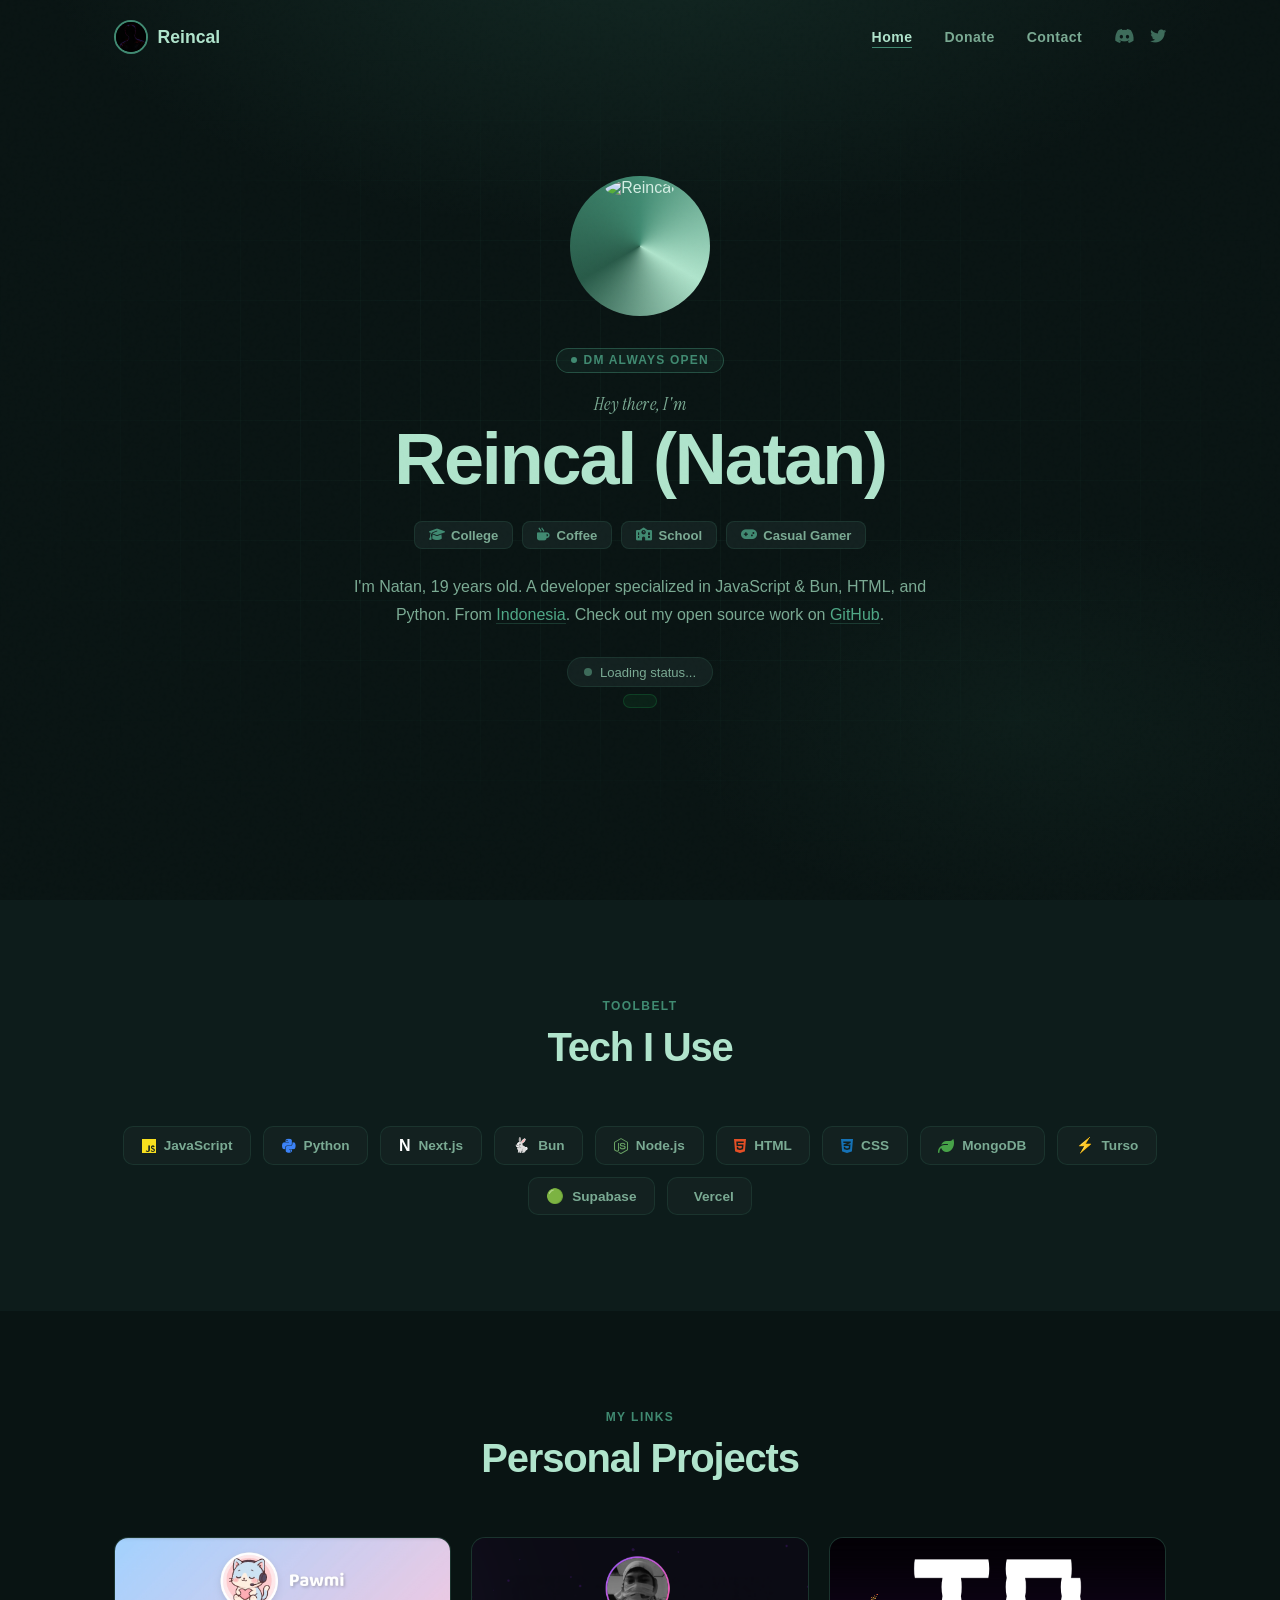
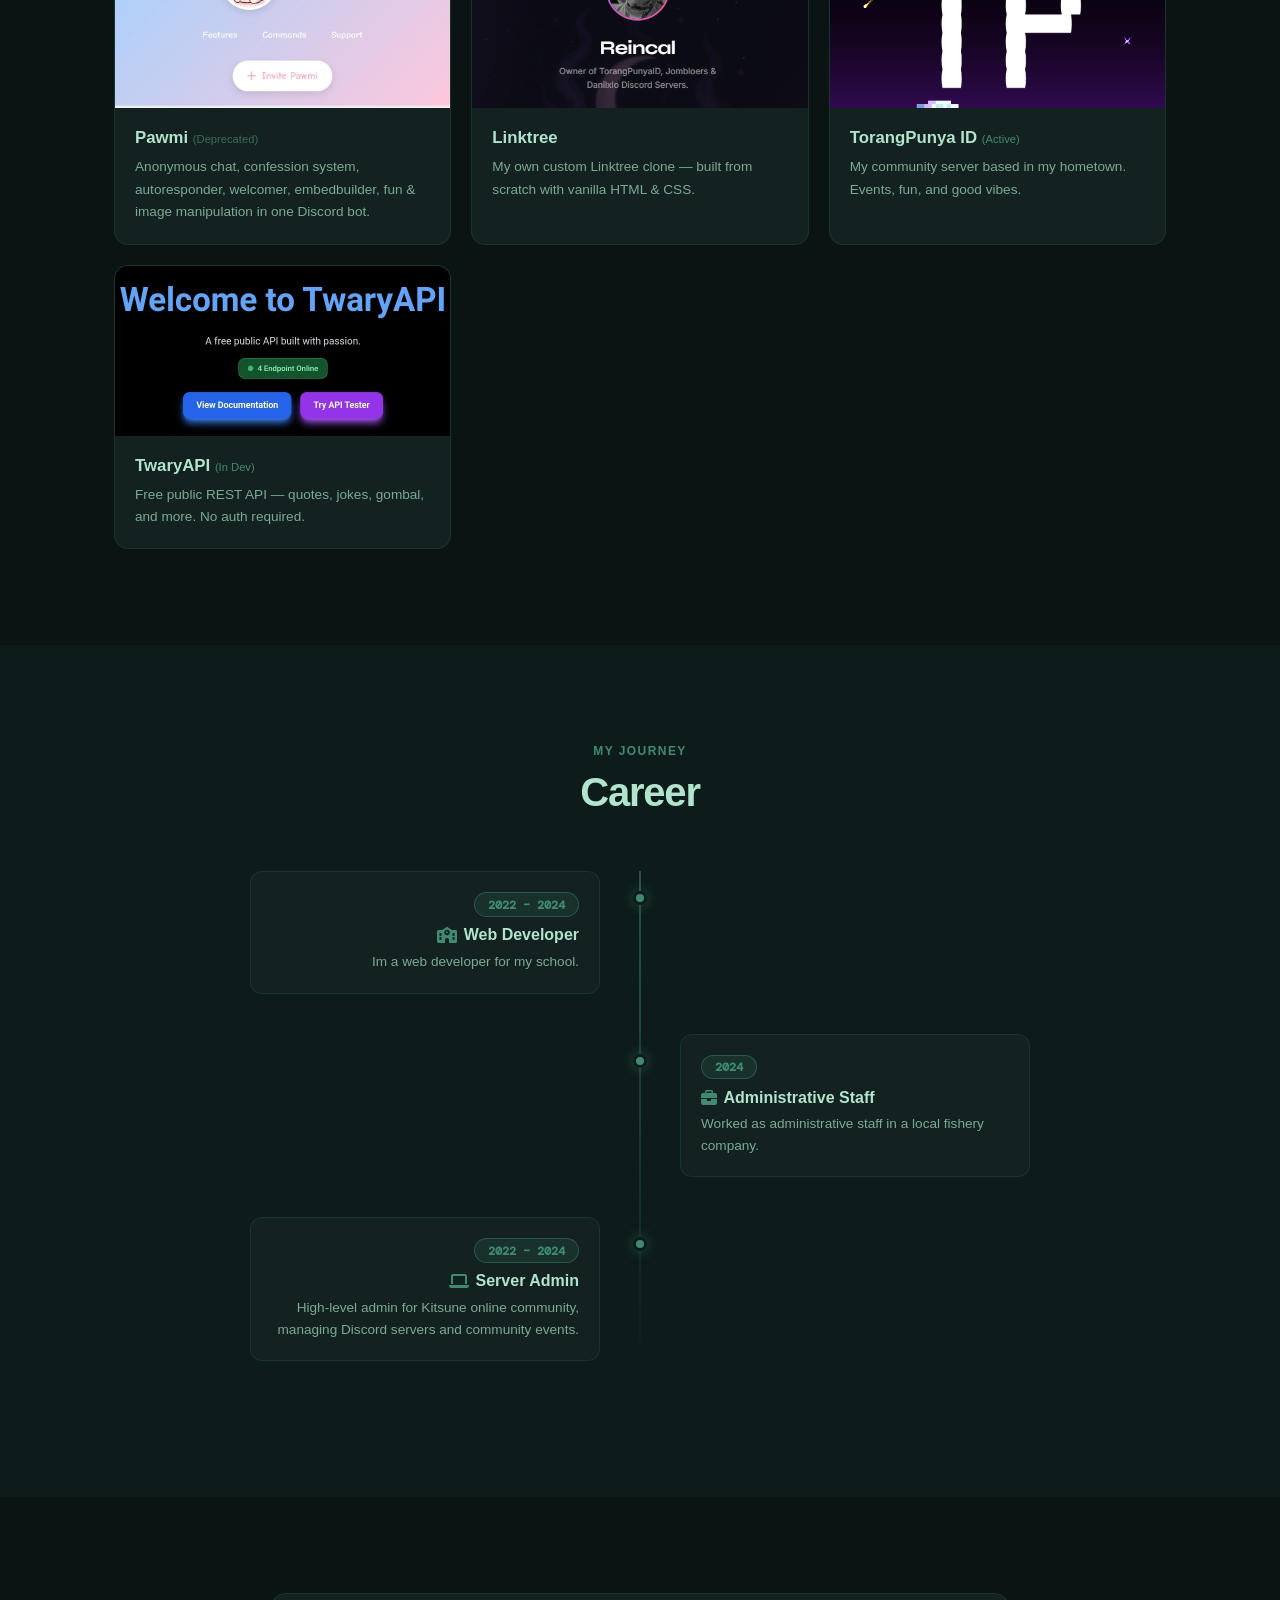
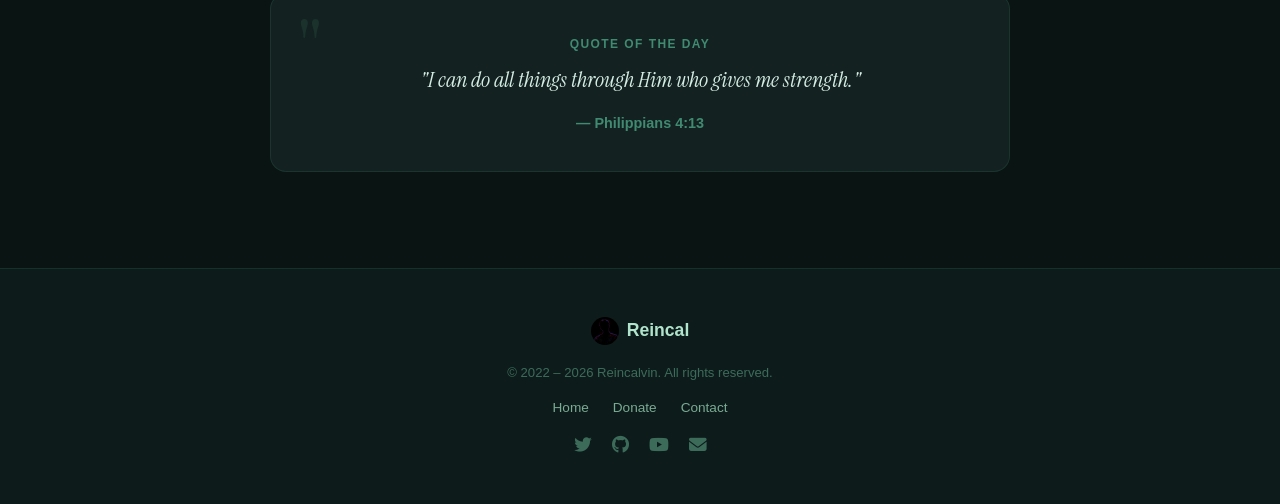
==== commit b74bd281: "Update index.html" ====
--- a/public/index.html
+++ b/public/index.html
@@ -1,38 +1,32 @@
 <!DOCTYPE html>
 <html lang="en">
-
 <head>
     <meta charset="UTF-8">
     <meta http-equiv="X-UA-Compatible" content="IE=edge">
     <meta name="viewport" content="width=device-width, initial-scale=1.0">
-    <link rel="icon" href="image/rein.png">
-    <title>Home - Reincal</title>
-
-    <!-- Open Graph Meta Tags -->
-    <meta property="og:title" content="Rein Website" />
-    <meta property="og:description" content="Hi, I'm Rein. This is my personal website. Not a scam." />
+    <link rel="icon" href="https://dc.missuo.ru/file/1492188322108407973">
+    <title>Reincal — Developer</title>
+
+    <meta property="og:title" content="Reincal — Developer" />
+    <meta property="og:description" content="Hi, I'm Rein. Developer from Indonesia." />
     <meta property="og:image" content="image/rein.png" />
     <meta property="og:url" content="https://reincal.is-a.dev" />
     <meta property="og:type" content="website" />
-
-    <!-- Twitter Card -->
     <meta name="twitter:card" content="summary_large_image">
-    <meta name="twitter:title" content="Rein Website">
+    <meta name="twitter:title" content="Reincal — Developer">
     <meta name="twitter:description" content="Hi, I'm Kalrex and this is my personal website.">
     <meta name="twitter:image" content="/image/banner.png">
 
-    <!-- Fonts & Icons -->
     <link rel="preconnect" href="https://fonts.googleapis.com">
     <link rel="preconnect" href="https://fonts.gstatic.com" crossorigin>
-    <link href="https://fonts.googleapis.com/css2?family=Poppins:wght@300;400;500;600;700&family=Space+Grotesk:wght@400;500;700&display=swap" rel="stylesheet">
+    <link href="https://fonts.googleapis.com/css2?family=Cabinet+Grotesk:wght@400;500;700;800&family=Instrument+Serif:ital@0;1&family=DM+Mono:wght@400;500&display=swap" rel="stylesheet">
     <link rel="stylesheet" href="https://cdnjs.cloudflare.com/ajax/libs/font-awesome/6.4.0/css/all.min.css">
-    
-    <!-- Stylesheets -->
-    <link rel="stylesheet" href="https://cdnjs.cloudflare.com/ajax/libs/animate.css/4.1.1/animate.min.css"/>
     <link href="https://unpkg.com/aos@2.3.1/dist/aos.css" rel="stylesheet">
     <link rel="stylesheet" href="css/style.css">
     <link rel="manifest" href="/json/manifest.json">
+
     
+</head>
 
 <body>
     <!-- Navbar -->
@@ -43,155 +37,160 @@
                     <img src="image/rein.png" alt="Reincal Logo">
                     <span>Reincal</span>
                 </a>
-                
                 <div class="nav-links">
                     <a href="/" class="nav-link active">Home</a>
                     <a href="https://ko-fi.com/raincal" class="nav-link" target="_blank">Donate</a>
                     <a href="contact.html" class="nav-link">Contact</a>
-                    
                     <div class="social-links">
-                        <a href="https://discord.gg/7dBxFQcfwZ" class="social-link" target="_blank">
-                            <i class="fab fa-discord"></i>
-                        </a>
-                        <a href="https://twitter.com/ZarcoZxacy" class="social-link" target="_blank">
-                            <i class="fab fa-twitter"></i>
-                        </a>
-                    </div>
-                </div>
-                
-                <button class="hamburger">
-                    <i class="fas fa-bars"></i>
-                </button>
+                        <a href="https://discord.gg/7dBxFQcfwZ" class="social-link" target="_blank"><i class="fab fa-discord"></i></a>
+                        <a href="https://twitter.com/ZarcoZxacy" class="social-link" target="_blank"><i class="fab fa-twitter"></i></a>
+                    </div>
+                </div>
+                <button class="hamburger"><i class="fas fa-bars"></i></button>
             </div>
         </div>
     </nav>
 
-    <!-- Hero Section -->
+    <!-- Hero -->
     <section class="hero">
-        <div class="container">
-            <div class="hero-content" data-aos="fade-up" data-aos-duration="1000">
-                <img src="https://dc.missuo.ru/file/1491668765887434753" alt="Reincal" class="hero-avatar animate__animated animate__fadeIn">
-                <p class="hero-subtitle animate__animated animate__fadeIn animate__delay-1s">Hey There, I'm</p>
-                <h1 class="hero-title text-gradient animate__animated animate__fadeIn animate__delay-1s">Reincal(Natan)</h1>
-                
-                <div class="hero-meta animate__animated animate__fadeIn animate__delay-2s">
-                    <div class="meta-item">
-                        <i class="fas fa-graduation-cap"></i>
-                        <span>College</span>
-                    </div>
-                    <div class="meta-item">
-                        <i class="fas fa-mug-hot"></i>
-                        <span>Coffee</span>
-                    </div>
-                    <div class="meta-item">
-                        <i class="fas fa-school"></i>
-                        <span>School</span>
-                    </div>
-                    <div class="meta-item">
-                        <i class="fas fa-gamepad"></i>
-                        <span>Casual Gamer</span>
-                    </div>
-                </div>
-                
-                <p class="hero-description animate__animated animate__fadeIn animate__delay-2s">
-                    I'm Natan, 19 years old. A developer specialized in JavaScript & Bun, HTML, and Python. This website showcases my projects.
-                    I'm from <a href="https://dc.missuo.ru/file/1491668147021807747" target="_blank" style="color: var(--primary); text-decoration: none;">Indonesia</a>. 
-                    Built with HTML and CSS. Check out my open source work on <a href="https://github.com/calrexon" target="_blank" style="color: var(--primary); text-decoration: none;">GitHub</a>.
+        <div class="hero-bg"></div>
+        <div class="hero-grid"></div>
+        <div class="container">
+            <div class="hero-content">
+
+                <div class="hero-avatar-wrap">
+                    <div class="hero-avatar-ring">
+                        <div class="hero-avatar-inner">
+                            <img src="https://dc.missuo.ru/file/1491668765887434753" alt="Reincal">
+                        </div>
+                    </div>
+                </div>
+
+                <div class="hero-tag">
+                    <span class="hero-tag-dot"></span>
+                    Dm Always Open
+                </div>
+
+                <p class="hero-subtitle">Hey there, I'm</p>
+                <h1 class="hero-title">Reincal (Natan)</h1>
+
+                <div class="hero-meta">
+                    <div class="meta-item"><i class="fas fa-graduation-cap"></i><span>College</span></div>
+                    <div class="meta-item"><i class="fas fa-mug-hot"></i><span>Coffee</span></div>
+                    <div class="meta-item"><i class="fas fa-school"></i><span>School</span></div>
+                    <div class="meta-item"><i class="fas fa-gamepad"></i><span>Casual Gamer</span></div>
+                </div>
+
+                <p class="hero-description">
+                    I'm Natan, 19 years old. A developer specialized in JavaScript &amp; Bun, HTML, and Python.
+                    From <a href="https://dc.missuo.ru/file/1491668147021807747" target="_blank">Indonesia</a>.
+                    Check out my open source work on <a href="https://github.com/calrexon" target="_blank">GitHub</a>.
                 </p>
-                
-                <div class="status animate__animated animate__fadeIn animate__delay-3s">
-                    <div class="status-dot status-loading"></div>
-                    <span id="statusContent">Loading status...</span>
-                </div>
-                
-                <div id="spotifyListening" class="animate__animated animate__fadeIn animate__delay-3s" style="margin-top: 0.5rem;"></div>
-            </div>
-        </div>
-    </section>
-
-    <!-- Projects Section -->
+
+                <!-- STATUS — untouched, connected to lanyard.js -->
+                <div class="status-wrap">
+                    <div class="status">
+                        <div class="status-dot status-loading"></div>
+                        <span id="statusContent">Loading status...</span>
+                    </div>
+                    <div id="spotifyListening"></div>
+                </div>
+
+            </div>
+        </div>
+    </section>
+
+    <!-- Tech Stack -->
+    <section class="stack">
+        <div class="container">
+            <div class="section-header" data-aos="fade-up">
+                <p class="section-label">Toolbelt</p>
+                <h2 class="section-title">Tech I Use</h2>
+            </div>
+            <div class="stack-grid" data-aos="fade-up" data-aos-delay="100">
+                <div class="stack-item"><i class="fab fa-js si-js"></i> JavaScript</div>
+                <div class="stack-item"><i class="fab fa-python si-py"></i> Python</div>
+                <div class="stack-item"><span style="font-size:1rem;font-weight:800;color:#fff">N</span> Next.js</div>
+                <div class="stack-item"><span class="si-bun" style="font-size:0.9rem;font-weight:800">🐇</span> Bun</div>
+                <div class="stack-item"><i class="fab fa-node-js si-node"></i> Node.js</div>
+                <div class="stack-item"><i class="fab fa-html5 si-html"></i> HTML</div>
+                <div class="stack-item"><i class="fab fa-css3-alt si-css"></i> CSS</div>
+                <div class="stack-item"><i class="fas fa-leaf si-mongo"></i> MongoDB</div>
+                <div class="stack-item"><span style="color:#4ade80;font-size:0.9rem">⚡</span> Turso</div>
+                <div class="stack-item"><span style="color:#3ecf8e;font-size:0.9rem">🟢</span> Supabase</div>
+                <div class="stack-item"><i class="fas fa-triangle si-vercel" style="color:#fff;font-size:0.8rem"></i> Vercel</div>
+            </div>
+        </div>
+    </section>
+
+    <!-- Projects -->
     <section class="projects" id="projects">
         <div class="container">
             <div class="section-header" data-aos="fade-up">
-                <p class="section-subtitle">My Links</p>
-                <h2 class="section-title">My Personal Projects</h2>
-            </div>
-            
+                <p class="section-label">My Links</p>
+                <h2 class="section-title">Personal Projects</h2>
+            </div>
             <div class="projects-grid">
                 <a href="https://pawmi.zone.id/" class="project-card" data-aos="fade-up" data-aos-delay="100">
-                    <img src="image/pawmi.jpg" alt="Danilxlo Discord Bot" class="project-image">
-                    <div class="project-content">
-                        <h3 class="project-title">Pawmi(Deprecated)</h3>
-                        <p class="project-description">
-                            Pawmi have a anonymous chat, confession system, autoresponder, welcomer embed, embedbuilder, fun, image manipulation in this one discord bot.
-                        </p>
-                    </div>
-                </a>
-                
+                    <img src="image/pawmi.jpg" alt="Pawmi" class="project-image">
+                    <div class="project-content">
+                        <h3 class="project-title">Pawmi <span style="font-size:0.7rem;color:var(--faint);font-weight:500">(Deprecated)</span></h3>
+                        <p class="project-description">Anonymous chat, confession system, autoresponder, welcomer, embedbuilder, fun &amp; image manipulation in one Discord bot.</p>
+                    </div>
+                </a>
                 <a href="/" class="project-card" data-aos="fade-up" data-aos-delay="200">
                     <img src="image/banner.png" alt="Linktree" class="project-image">
                     <div class="project-content">
                         <h3 class="project-title">Linktree</h3>
-                        <p class="project-description">
-                            My own Linktree clone.
-                        </p>
-                    </div>
-                </a>
-                
+                        <p class="project-description">My own custom Linktree clone — built from scratch with vanilla HTML &amp; CSS.</p>
+                    </div>
+                </a>
                 <a href="https://discord.gg/" target="_blank" class="project-card" data-aos="fade-up" data-aos-delay="300">
                     <img src="image/tp.png" alt="TorangPunya ID" class="project-image">
                     <div class="project-content">
-                        <h3 class="project-title">TorangPunya ID(On Development)</h3>
-                        <p class="project-description">
-                            My community server based in my hometown.
-                        </p>
-                    </div>
-                </a>
-                
+                        <h3 class="project-title">TorangPunya ID <span style="font-size:0.7rem;color:var(--primary);font-weight:500">(Active)</span></h3>
+                        <p class="project-description">My community server based in my hometown. Events, fun, and good vibes.</p>
+                    </div>
+                </a>
                 <a href="https://danilxlo.vercel.app/apix" target="_blank" class="project-card" data-aos="fade-up" data-aos-delay="400">
                     <img src="image/twary.jpg" alt="TwaryAPI" class="project-image">
                     <div class="project-content">
-                        <h3 class="project-title">TwaryAPI (On Development)</h3>
-                        <p class="project-description">
-                            My random quote API.
-                        </p>
-                    </div>
-                </a>
-            </div>
-        </div>
-    </section>
-
-    <!-- Career Section -->
+                        <h3 class="project-title">TwaryAPI <span style="font-size:0.7rem;color:var(--primary);font-weight:500">(In Dev)</span></h3>
+                        <p class="project-description">Free public REST API — quotes, jokes, gombal, and more. No auth required.</p>
+                    </div>
+                </a>
+            </div>
+        </div>
+    </section>
+
+    <!-- Career -->
     <section class="career" id="career">
         <div class="container">
             <div class="section-header" data-aos="fade-up">
-                <p class="section-subtitle">My Journey</p>
-                <h2 class="section-title">My Career</h2>
-            </div>
-            
+                <p class="section-label">My Journey</p>
+                <h2 class="section-title">Career</h2>
+            </div>
             <div class="timeline">
                 <div class="timeline-item" data-aos="fade-up" data-aos-delay="100">
                     <div class="timeline-dot"></div>
                     <div class="timeline-content">
-                        <span class="timeline-date">2022 - 2023</span>
-                        <h3 class="timeline-title"><i class="fas fa-school"></i> Student Council</h3>
-                        <p class="timeline-description">Active member of the student council during high school at SMAN 1 Bitung.</p>
-                    </div>
-                </div>
-                
+                        <span class="timeline-date">2022 – 2024</span>
+                        <h3 class="timeline-title"><i class="fas fa-school"></i> Web Developer</h3>
+                        <p class="timeline-description">Im a web developer for my school.</p>
+                    </div>
+                </div>
                 <div class="timeline-item" data-aos="fade-up" data-aos-delay="200">
                     <div class="timeline-dot"></div>
                     <div class="timeline-content">
                         <span class="timeline-date">2024</span>
                         <h3 class="timeline-title"><i class="fas fa-briefcase"></i> Administrative Staff</h3>
-                        <p class="timeline-description">Worked as an administrative staff in a local fishery company (Marore Jaya).</p>
-                    </div>
-                </div>
-                
+                        <p class="timeline-description">Worked as administrative staff in a local fishery company.</p>
+                    </div>
+                </div>
                 <div class="timeline-item" data-aos="fade-up" data-aos-delay="300">
                     <div class="timeline-dot"></div>
                     <div class="timeline-content">
-                        <span class="timeline-date">2022 - 2024</span>
+                        <span class="timeline-date">2022 – 2024</span>
                         <h3 class="timeline-title"><i class="fas fa-laptop"></i> Server Admin</h3>
                         <p class="timeline-description">High-level admin for Kitsune online community, managing Discord servers and community events.</p>
                     </div>
@@ -200,11 +199,11 @@
         </div>
     </section>
 
-    <!-- Quote Section -->
+    <!-- Quote -->
     <section class="quote">
         <div class="container">
             <div class="quote-content" data-aos="zoom-in">
-                <p class="section-subtitle">Quote of the Day</p>
+                <p class="section-label">Quote of the Day</p>
                 <p id="quote-text" class="quote-text">Loading quote...</p>
                 <p id="quote-author" class="quote-author"></p>
             </div>
@@ -215,99 +214,70 @@
     <footer class="footer">
         <div class="container">
             <div class="footer-container">
-                <p class="footer-copyright">© 2022 - 2026 Reincalvin. All rights reserved.</p>
-                
+                <div class="footer-logo">
+                    <img src="image/rein.png" alt="Reincal">
+                    <span>Reincal</span>
+                </div>
+                <p class="footer-copyright">© 2022 – 2026 Reincalvin. All rights reserved.</p>
                 <div class="footer-links">
                     <a href="/" class="footer-link">Home</a>
                     <a href="https://ko-fi.com/raincal" class="footer-link" target="_blank">Donate</a>
                     <a href="contact.html" class="footer-link">Contact</a>
                 </div>
-                
                 <div class="footer-social">
-                    <a href="https://x.com/therealrein_" class="footer-social-link" target="_blank">
-                        <i class="fab fa-twitter"></i>
-                    </a>
-                    <a href="https://github.com/calrexon" class="footer-social-link" target="_blank">
-                        <i class="fab fa-github"></i>
-                    </a>
-                    <a href="https://youtube.com" class="footer-social-link" target="_blank">
-                        <i class="fab fa-youtube"></i>
-                    </a>
-                    <a href="mailto:zarcoxorp@gmail.com" class="footer-social-link" target="_blank">
-                        <i class="fas fa-envelope"></i>
-                    </a>
+                    <a href="https://x.com/therealrein_" class="footer-social-link" target="_blank"><i class="fab fa-twitter"></i></a>
+                    <a href="https://github.com/calrexon" class="footer-social-link" target="_blank"><i class="fab fa-github"></i></a>
+                    <a href="https://youtube.com" class="footer-social-link" target="_blank"><i class="fab fa-youtube"></i></a>
+                    <a href="mailto:zarcoxorp@gmail.com" class="footer-social-link" target="_blank"><i class="fas fa-envelope"></i></a>
                 </div>
             </div>
         </div>
     </footer>
 
-    <!-- Scripts -->
     <script src="https://unpkg.com/aos@2.3.1/dist/aos.js"></script>
-    <script src="https://cdnjs.cloudflare.com/ajax/libs/gsap/3.11.4/gsap.min.js"></script>
     <script src="js/lanyard.js"></script>
     <script>
-        // Initialize AOS (Animate On Scroll)
-        AOS.init({
-            duration: 800,
-            easing: 'ease-in-out',
-            once: true
+        AOS.init({ duration: 700, easing: 'ease-out', once: true });
+
+        // Navbar scroll
+        window.addEventListener('scroll', () => {
+            document.querySelector('.navbar').classList.toggle('scrolled', window.scrollY > 40);
         });
-        
-        // Navbar scroll effect
-        window.addEventListener('scroll', function() {
-            const navbar = document.querySelector('.navbar');
-            if (window.scrollY > 50) {
-                navbar.classList.add('scrolled');
-            } else {
-                navbar.classList.remove('scrolled');
-            }
+
+        // Mobile menu
+        const hamburger = document.querySelector('.hamburger');
+        const navLinks  = document.querySelector('.nav-links');
+        hamburger.addEventListener('click', () => {
+            navLinks.classList.toggle('active');
+            hamburger.innerHTML = navLinks.classList.contains('active')
+                ? '<i class="fas fa-times"></i>' : '<i class="fas fa-bars"></i>';
         });
-        
-        // Mobile menu toggle
-        const hamburger = document.querySelector('.hamburger');
-        const navLinks = document.querySelector('.nav-links');
-        
-        hamburger.addEventListener('click', function() {
-            navLinks.classList.toggle('active');
-            hamburger.innerHTML = navLinks.classList.contains('active') ? 
-                '<i class="fas fa-times"></i>' : '<i class="fas fa-bars"></i>';
-        });
-        
-        // Close mobile menu when clicking a link
-        document.querySelectorAll('.nav-link').forEach(link => {
-            link.addEventListener('click', function() {
-                navLinks.classList.remove('active');
-                hamburger.innerHTML = '<i class="fas fa-bars"></i>';
-            });
-        });
-        
-        // Fetch random quote
+        document.querySelectorAll('.nav-link').forEach(l => l.addEventListener('click', () => {
+            navLinks.classList.remove('active');
+            hamburger.innerHTML = '<i class="fas fa-bars"></i>';
+        }));
+
+        // Quote
         async function displayRandomQuote() {
             try {
-                const response = await fetch("https://twaryapi-dusky.vercel.app/api/bible");
-                const json = await response.json();
+                const res  = await fetch("https://twaryapi-dusky.vercel.app/api/bible");
+                const json = await res.json();
                 const data = json.data;
-                document.getElementById("quote-text").innerText = `"${data.quotes}"`;
+                document.getElementById("quote-text").innerText   = `"${data.quotes}"`;
                 document.getElementById("quote-author").innerText = `— ${data.author || "Unknown"}`;
-            } catch (error) {
-                console.error("Failed to fetch quote:", error);
-                document.getElementById("quote-text").innerText = `"God is my salvation; I will trust and not be afraid."`;
-                document.getElementById("quote-author").innerText = "— Isaiah 12:2";
+            } catch {
+                document.getElementById("quote-text").innerText   = `"I can do all things through Him who gives me strength."`;
+                document.getElementById("quote-author").innerText = "— Philippians 4:13";
             }
         }
         displayRandomQuote();
-        
-        // Smooth scrolling for anchor links
-        document.querySelectorAll('a[href^="#"]').forEach(anchor => {
-            anchor.addEventListener('click', function(e) {
+
+        // Smooth scroll
+        document.querySelectorAll('a[href^="#"]').forEach(a => {
+            a.addEventListener('click', e => {
                 e.preventDefault();
-                const target = document.querySelector(this.getAttribute('href'));
-                if (target) {
-                    window.scrollTo({
-                        top: target.offsetTop - 80,
-                        behavior: 'smooth'
-                    });
-                }
+                const t = document.querySelector(a.getAttribute('href'));
+                if (t) window.scrollTo({ top: t.offsetTop - 80, behavior: 'smooth' });
             });
         });
     </script>
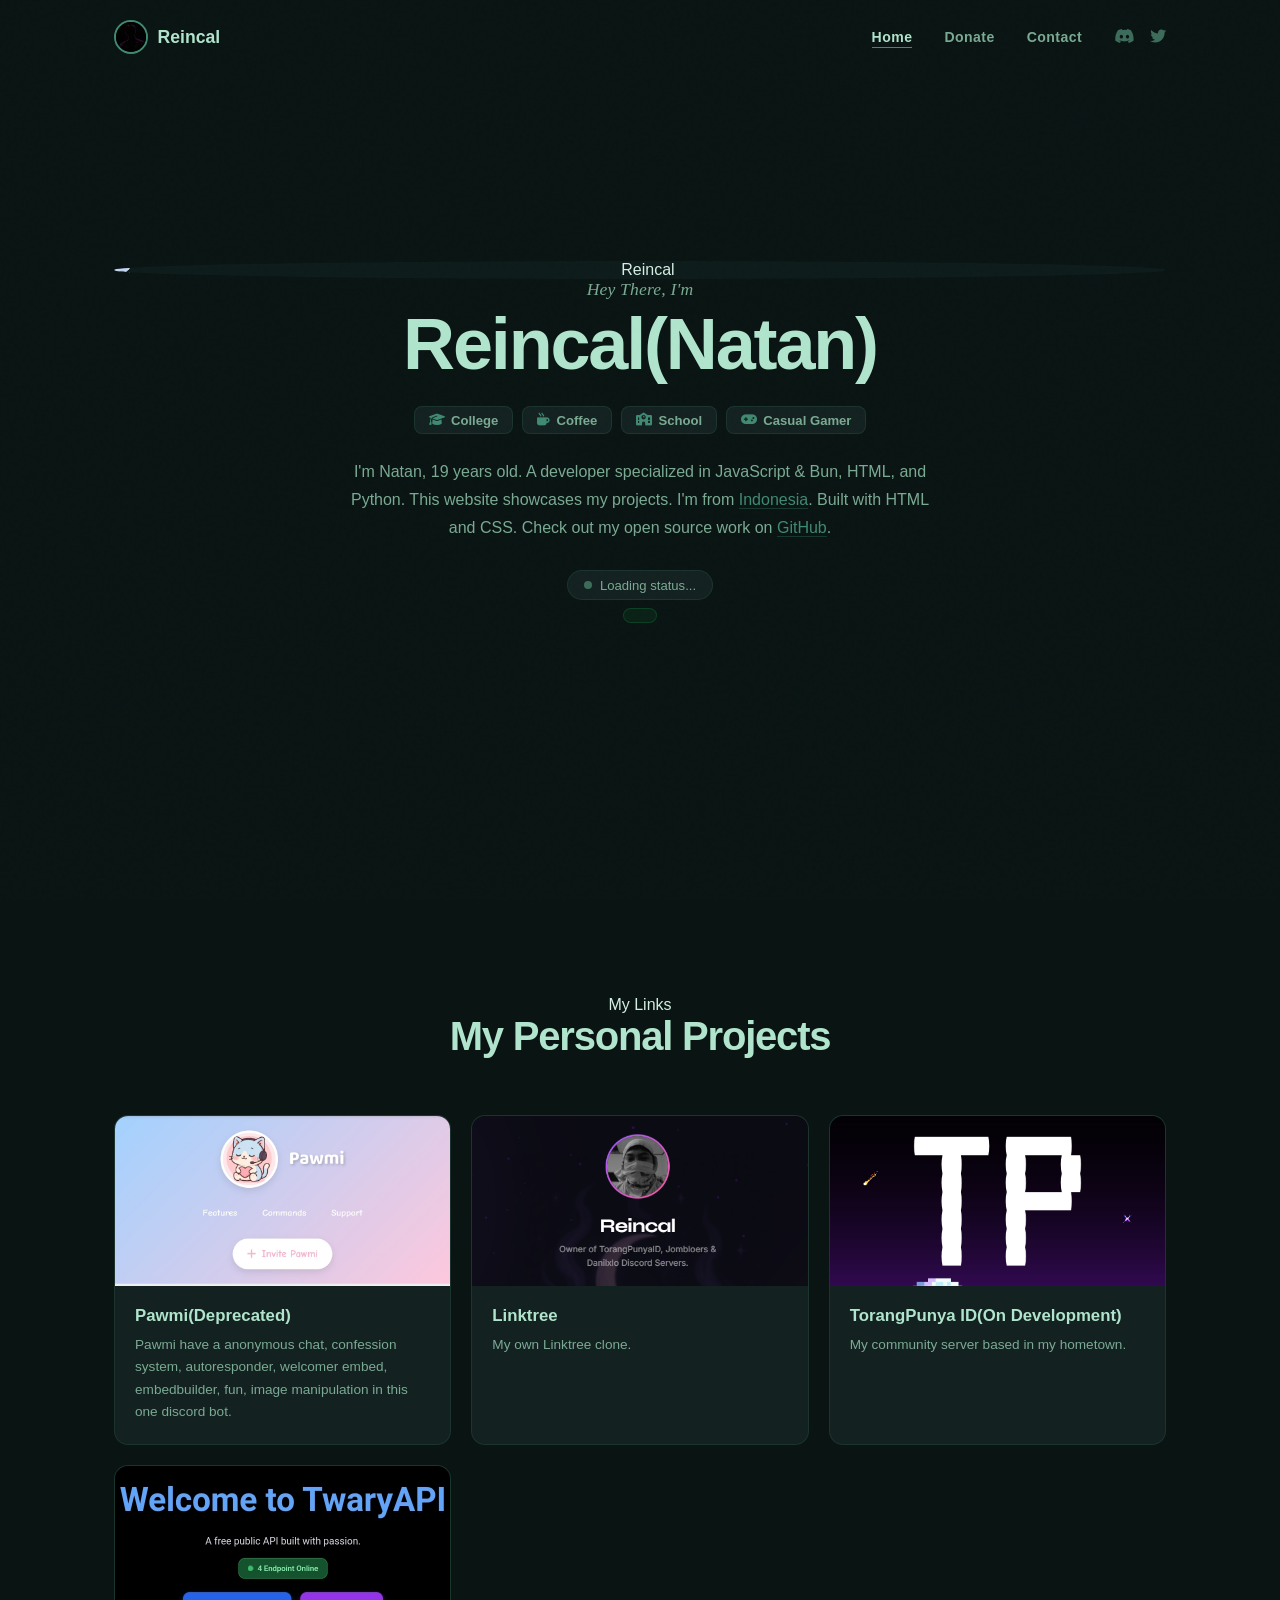
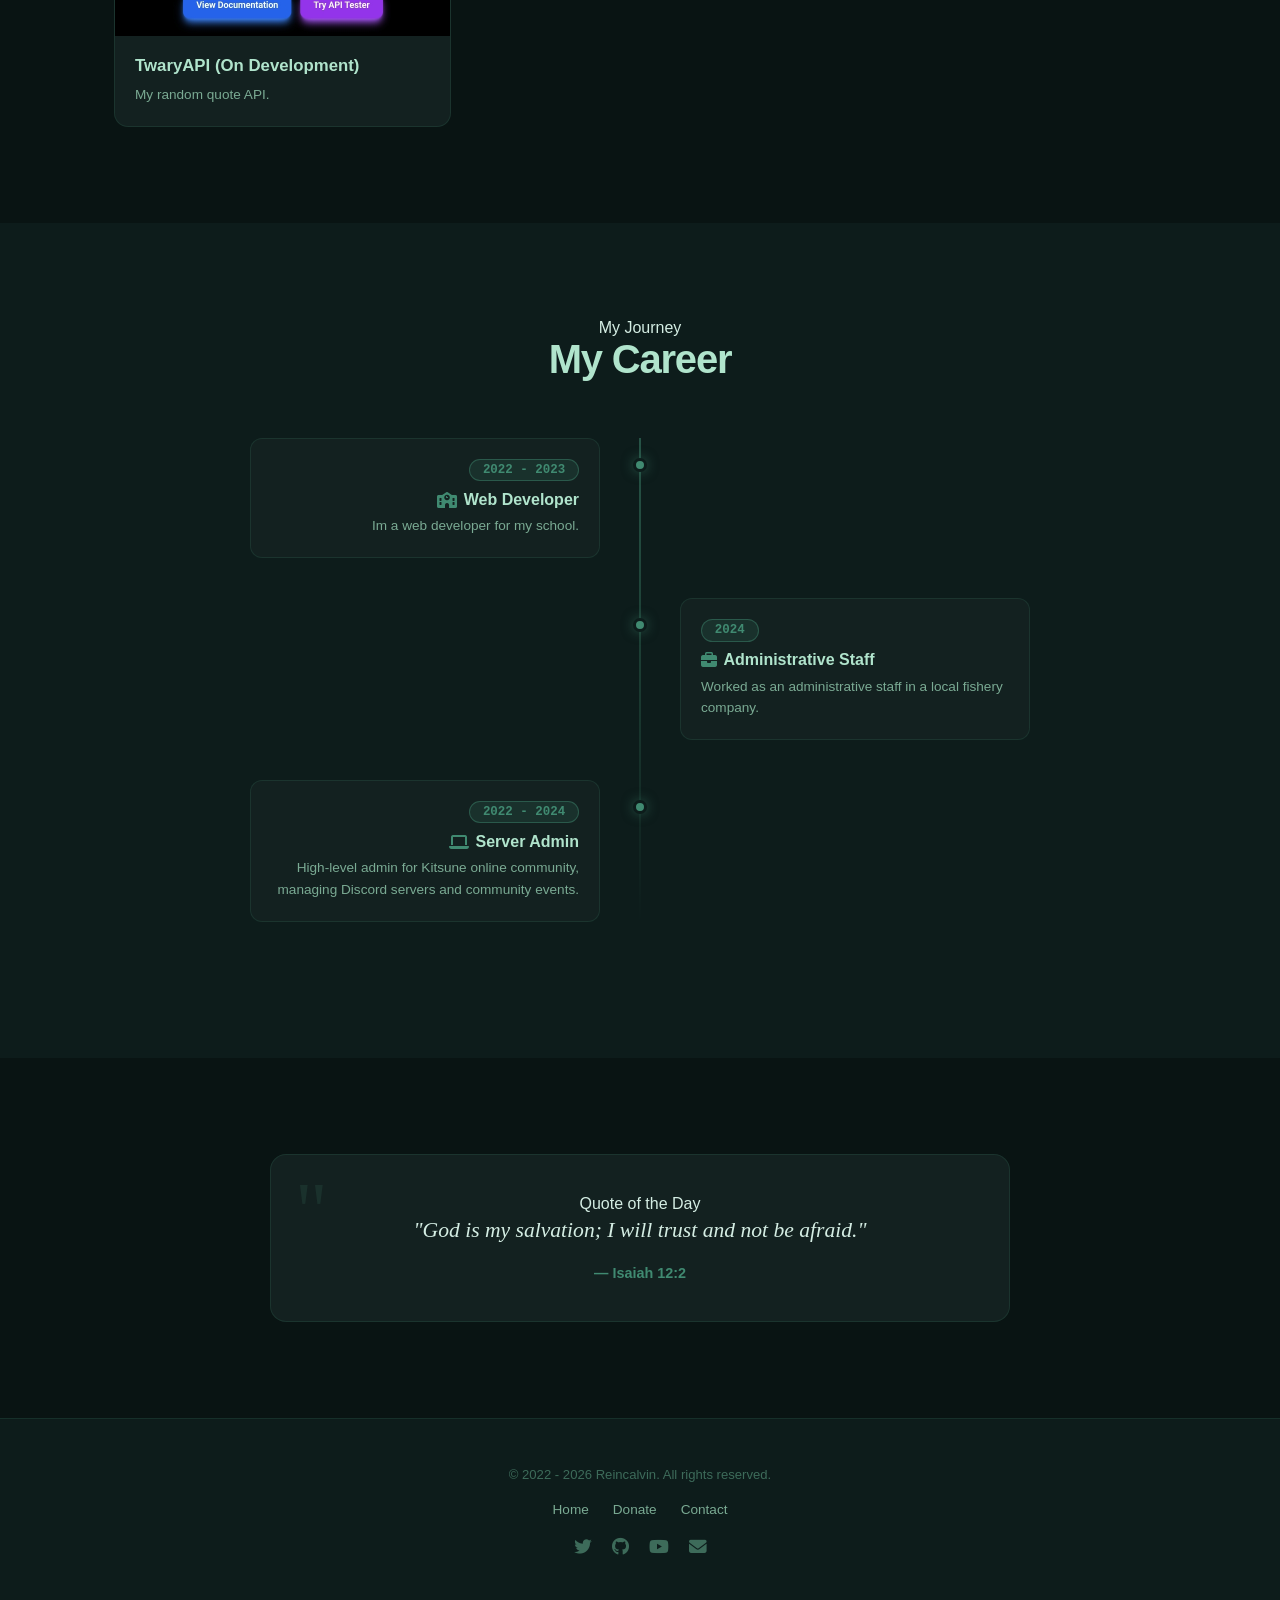
==== commit f3b82249: "Update index.html" ====
--- a/public/index.html
+++ b/public/index.html
@@ -1,32 +1,38 @@
 <!DOCTYPE html>
 <html lang="en">
+
 <head>
     <meta charset="UTF-8">
     <meta http-equiv="X-UA-Compatible" content="IE=edge">
     <meta name="viewport" content="width=device-width, initial-scale=1.0">
-    <link rel="icon" href="https://dc.missuo.ru/file/1492188322108407973">
-    <title>Reincal — Developer</title>
-
-    <meta property="og:title" content="Reincal — Developer" />
-    <meta property="og:description" content="Hi, I'm Rein. Developer from Indonesia." />
+    <link rel="icon" href="image/rein.png">
+    <title>Home - Reincal</title>
+
+    <!-- Open Graph Meta Tags -->
+    <meta property="og:title" content="Rein Website" />
+    <meta property="og:description" content="Hi, I'm Rein. This is my personal website. Not a scam." />
     <meta property="og:image" content="image/rein.png" />
     <meta property="og:url" content="https://reincal.is-a.dev" />
     <meta property="og:type" content="website" />
+
+    <!-- Twitter Card -->
     <meta name="twitter:card" content="summary_large_image">
-    <meta name="twitter:title" content="Reincal — Developer">
+    <meta name="twitter:title" content="Rein Website">
     <meta name="twitter:description" content="Hi, I'm Kalrex and this is my personal website.">
     <meta name="twitter:image" content="/image/banner.png">
 
+    <!-- Fonts & Icons -->
     <link rel="preconnect" href="https://fonts.googleapis.com">
     <link rel="preconnect" href="https://fonts.gstatic.com" crossorigin>
-    <link href="https://fonts.googleapis.com/css2?family=Cabinet+Grotesk:wght@400;500;700;800&family=Instrument+Serif:ital@0;1&family=DM+Mono:wght@400;500&display=swap" rel="stylesheet">
+    <link href="https://fonts.googleapis.com/css2?family=Poppins:wght@300;400;500;600;700&family=Space+Grotesk:wght@400;500;700&display=swap" rel="stylesheet">
     <link rel="stylesheet" href="https://cdnjs.cloudflare.com/ajax/libs/font-awesome/6.4.0/css/all.min.css">
+    
+    <!-- Stylesheets -->
+    <link rel="stylesheet" href="https://cdnjs.cloudflare.com/ajax/libs/animate.css/4.1.1/animate.min.css"/>
     <link href="https://unpkg.com/aos@2.3.1/dist/aos.css" rel="stylesheet">
     <link rel="stylesheet" href="css/style.css">
     <link rel="manifest" href="/json/manifest.json">
-
     
-</head>
 
 <body>
     <!-- Navbar -->
@@ -37,160 +43,155 @@
                     <img src="image/rein.png" alt="Reincal Logo">
                     <span>Reincal</span>
                 </a>
+                
                 <div class="nav-links">
                     <a href="/" class="nav-link active">Home</a>
                     <a href="https://ko-fi.com/raincal" class="nav-link" target="_blank">Donate</a>
                     <a href="contact.html" class="nav-link">Contact</a>
+                    
                     <div class="social-links">
-                        <a href="https://discord.gg/7dBxFQcfwZ" class="social-link" target="_blank"><i class="fab fa-discord"></i></a>
-                        <a href="https://twitter.com/ZarcoZxacy" class="social-link" target="_blank"><i class="fab fa-twitter"></i></a>
-                    </div>
-                </div>
-                <button class="hamburger"><i class="fas fa-bars"></i></button>
+                        <a href="https://discord.gg/7dBxFQcfwZ" class="social-link" target="_blank">
+                            <i class="fab fa-discord"></i>
+                        </a>
+                        <a href="https://twitter.com/ZarcoZxacy" class="social-link" target="_blank">
+                            <i class="fab fa-twitter"></i>
+                        </a>
+                    </div>
+                </div>
+                
+                <button class="hamburger">
+                    <i class="fas fa-bars"></i>
+                </button>
             </div>
         </div>
     </nav>
 
-    <!-- Hero -->
+    <!-- Hero Section -->
     <section class="hero">
-        <div class="hero-bg"></div>
-        <div class="hero-grid"></div>
-        <div class="container">
-            <div class="hero-content">
-
-                <div class="hero-avatar-wrap">
-                    <div class="hero-avatar-ring">
-                        <div class="hero-avatar-inner">
-                            <img src="https://dc.missuo.ru/file/1491668765887434753" alt="Reincal">
-                        </div>
-                    </div>
-                </div>
-
-                <div class="hero-tag">
-                    <span class="hero-tag-dot"></span>
-                    Dm Always Open
-                </div>
-
-                <p class="hero-subtitle">Hey there, I'm</p>
-                <h1 class="hero-title">Reincal (Natan)</h1>
-
-                <div class="hero-meta">
-                    <div class="meta-item"><i class="fas fa-graduation-cap"></i><span>College</span></div>
-                    <div class="meta-item"><i class="fas fa-mug-hot"></i><span>Coffee</span></div>
-                    <div class="meta-item"><i class="fas fa-school"></i><span>School</span></div>
-                    <div class="meta-item"><i class="fas fa-gamepad"></i><span>Casual Gamer</span></div>
-                </div>
-
-                <p class="hero-description">
-                    I'm Natan, 19 years old. A developer specialized in JavaScript &amp; Bun, HTML, and Python.
-                    From <a href="https://dc.missuo.ru/file/1491668147021807747" target="_blank">Indonesia</a>.
-                    Check out my open source work on <a href="https://github.com/calrexon" target="_blank">GitHub</a>.
+        <div class="container">
+            <div class="hero-content" data-aos="fade-up" data-aos-duration="1000">
+                <img src="https://dc.missuo.ru/file/1491668765887434753" alt="Reincal" class="hero-avatar animate__animated animate__fadeIn">
+                <p class="hero-subtitle animate__animated animate__fadeIn animate__delay-1s">Hey There, I'm</p>
+                <h1 class="hero-title text-gradient animate__animated animate__fadeIn animate__delay-1s">Reincal(Natan)</h1>
+                
+                <div class="hero-meta animate__animated animate__fadeIn animate__delay-2s">
+                    <div class="meta-item">
+                        <i class="fas fa-graduation-cap"></i>
+                        <span>College</span>
+                    </div>
+                    <div class="meta-item">
+                        <i class="fas fa-mug-hot"></i>
+                        <span>Coffee</span>
+                    </div>
+                    <div class="meta-item">
+                        <i class="fas fa-school"></i>
+                        <span>School</span>
+                    </div>
+                    <div class="meta-item">
+                        <i class="fas fa-gamepad"></i>
+                        <span>Casual Gamer</span>
+                    </div>
+                </div>
+                
+                <p class="hero-description animate__animated animate__fadeIn animate__delay-2s">
+                    I'm Natan, 19 years old. A developer specialized in JavaScript & Bun, HTML, and Python. This website showcases my projects.
+                    I'm from <a href="https://dc.missuo.ru/file/1491668147021807747" target="_blank" style="color: var(--primary); text-decoration: none;">Indonesia</a>. 
+                    Built with HTML and CSS. Check out my open source work on <a href="https://github.com/calrexon" target="_blank" style="color: var(--primary); text-decoration: none;">GitHub</a>.
                 </p>
-
-                <!-- STATUS — untouched, connected to lanyard.js -->
-                <div class="status-wrap">
-                    <div class="status">
-                        <div class="status-dot status-loading"></div>
-                        <span id="statusContent">Loading status...</span>
-                    </div>
-                    <div id="spotifyListening"></div>
-                </div>
-
+                
+                <div class="status animate__animated animate__fadeIn animate__delay-3s">
+                    <div class="status-dot status-loading"></div>
+                    <span id="statusContent">Loading status...</span>
+                </div>
+                
+                <div id="spotifyListening" class="animate__animated animate__fadeIn animate__delay-3s" style="margin-top: 0.5rem;"></div>
             </div>
         </div>
     </section>
 
-    <!-- Tech Stack -->
-    <section class="stack">
+    <!-- Projects Section -->
+    <section class="projects" id="projects">
         <div class="container">
             <div class="section-header" data-aos="fade-up">
-                <p class="section-label">Toolbelt</p>
-                <h2 class="section-title">Tech I Use</h2>
-            </div>
-            <div class="stack-grid" data-aos="fade-up" data-aos-delay="100">
-                <div class="stack-item"><i class="fab fa-js si-js"></i> JavaScript</div>
-                <div class="stack-item"><i class="fab fa-python si-py"></i> Python</div>
-                <div class="stack-item"><span style="font-size:1rem;font-weight:800;color:#fff">N</span> Next.js</div>
-                <div class="stack-item"><span class="si-bun" style="font-size:0.9rem;font-weight:800">🐇</span> Bun</div>
-                <div class="stack-item"><i class="fab fa-node-js si-node"></i> Node.js</div>
-                <div class="stack-item"><i class="fab fa-html5 si-html"></i> HTML</div>
-                <div class="stack-item"><i class="fab fa-css3-alt si-css"></i> CSS</div>
-                <div class="stack-item"><i class="fas fa-leaf si-mongo"></i> MongoDB</div>
-                <div class="stack-item"><span style="color:#4ade80;font-size:0.9rem">⚡</span> Turso</div>
-                <div class="stack-item"><span style="color:#3ecf8e;font-size:0.9rem">🟢</span> Supabase</div>
-                <div class="stack-item"><i class="fas fa-triangle si-vercel" style="color:#fff;font-size:0.8rem"></i> Vercel</div>
-            </div>
-        </div>
-    </section>
-
-    <!-- Projects -->
-    <section class="projects" id="projects">
-        <div class="container">
-            <div class="section-header" data-aos="fade-up">
-                <p class="section-label">My Links</p>
-                <h2 class="section-title">Personal Projects</h2>
-            </div>
+                <p class="section-subtitle">My Links</p>
+                <h2 class="section-title">My Personal Projects</h2>
+            </div>
+            
             <div class="projects-grid">
                 <a href="https://pawmi.zone.id/" class="project-card" data-aos="fade-up" data-aos-delay="100">
-                    <img src="image/pawmi.jpg" alt="Pawmi" class="project-image">
+                    <img src="image/pawmi.jpg" alt="Danilxlo Discord Bot" class="project-image">
                     <div class="project-content">
-                        <h3 class="project-title">Pawmi <span style="font-size:0.7rem;color:var(--faint);font-weight:500">(Deprecated)</span></h3>
-                        <p class="project-description">Anonymous chat, confession system, autoresponder, welcomer, embedbuilder, fun &amp; image manipulation in one Discord bot.</p>
-                    </div>
-                </a>
+                        <h3 class="project-title">Pawmi(Deprecated)</h3>
+                        <p class="project-description">
+                            Pawmi have a anonymous chat, confession system, autoresponder, welcomer embed, embedbuilder, fun, image manipulation in this one discord bot.
+                        </p>
+                    </div>
+                </a>
+                
                 <a href="/" class="project-card" data-aos="fade-up" data-aos-delay="200">
                     <img src="image/banner.png" alt="Linktree" class="project-image">
                     <div class="project-content">
                         <h3 class="project-title">Linktree</h3>
-                        <p class="project-description">My own custom Linktree clone — built from scratch with vanilla HTML &amp; CSS.</p>
-                    </div>
-                </a>
+                        <p class="project-description">
+                            My own Linktree clone.
+                        </p>
+                    </div>
+                </a>
+                
                 <a href="https://discord.gg/" target="_blank" class="project-card" data-aos="fade-up" data-aos-delay="300">
                     <img src="image/tp.png" alt="TorangPunya ID" class="project-image">
                     <div class="project-content">
-                        <h3 class="project-title">TorangPunya ID <span style="font-size:0.7rem;color:var(--primary);font-weight:500">(Active)</span></h3>
-                        <p class="project-description">My community server based in my hometown. Events, fun, and good vibes.</p>
-                    </div>
-                </a>
+                        <h3 class="project-title">TorangPunya ID(On Development)</h3>
+                        <p class="project-description">
+                            My community server based in my hometown.
+                        </p>
+                    </div>
+                </a>
+                
                 <a href="https://danilxlo.vercel.app/apix" target="_blank" class="project-card" data-aos="fade-up" data-aos-delay="400">
                     <img src="image/twary.jpg" alt="TwaryAPI" class="project-image">
                     <div class="project-content">
-                        <h3 class="project-title">TwaryAPI <span style="font-size:0.7rem;color:var(--primary);font-weight:500">(In Dev)</span></h3>
-                        <p class="project-description">Free public REST API — quotes, jokes, gombal, and more. No auth required.</p>
+                        <h3 class="project-title">TwaryAPI (On Development)</h3>
+                        <p class="project-description">
+                            My random quote API.
+                        </p>
                     </div>
                 </a>
             </div>
         </div>
     </section>
 
-    <!-- Career -->
+    <!-- Career Section -->
     <section class="career" id="career">
         <div class="container">
             <div class="section-header" data-aos="fade-up">
-                <p class="section-label">My Journey</p>
-                <h2 class="section-title">Career</h2>
-            </div>
+                <p class="section-subtitle">My Journey</p>
+                <h2 class="section-title">My Career</h2>
+            </div>
+            
             <div class="timeline">
                 <div class="timeline-item" data-aos="fade-up" data-aos-delay="100">
                     <div class="timeline-dot"></div>
                     <div class="timeline-content">
-                        <span class="timeline-date">2022 – 2024</span>
+                        <span class="timeline-date">2022 - 2023</span>
                         <h3 class="timeline-title"><i class="fas fa-school"></i> Web Developer</h3>
                         <p class="timeline-description">Im a web developer for my school.</p>
                     </div>
                 </div>
+                
                 <div class="timeline-item" data-aos="fade-up" data-aos-delay="200">
                     <div class="timeline-dot"></div>
                     <div class="timeline-content">
                         <span class="timeline-date">2024</span>
                         <h3 class="timeline-title"><i class="fas fa-briefcase"></i> Administrative Staff</h3>
-                        <p class="timeline-description">Worked as administrative staff in a local fishery company.</p>
-                    </div>
-                </div>
+                        <p class="timeline-description">Worked as an administrative staff in a local fishery company.</p>
+                    </div>
+                </div>
+                
                 <div class="timeline-item" data-aos="fade-up" data-aos-delay="300">
                     <div class="timeline-dot"></div>
                     <div class="timeline-content">
-                        <span class="timeline-date">2022 – 2024</span>
+                        <span class="timeline-date">2022 - 2024</span>
                         <h3 class="timeline-title"><i class="fas fa-laptop"></i> Server Admin</h3>
                         <p class="timeline-description">High-level admin for Kitsune online community, managing Discord servers and community events.</p>
                     </div>
@@ -199,11 +200,11 @@
         </div>
     </section>
 
-    <!-- Quote -->
+    <!-- Quote Section -->
     <section class="quote">
         <div class="container">
             <div class="quote-content" data-aos="zoom-in">
-                <p class="section-label">Quote of the Day</p>
+                <p class="section-subtitle">Quote of the Day</p>
                 <p id="quote-text" class="quote-text">Loading quote...</p>
                 <p id="quote-author" class="quote-author"></p>
             </div>
@@ -214,70 +215,99 @@
     <footer class="footer">
         <div class="container">
             <div class="footer-container">
-                <div class="footer-logo">
-                    <img src="image/rein.png" alt="Reincal">
-                    <span>Reincal</span>
-                </div>
-                <p class="footer-copyright">© 2022 – 2026 Reincalvin. All rights reserved.</p>
+                <p class="footer-copyright">© 2022 - 2026 Reincalvin. All rights reserved.</p>
+                
                 <div class="footer-links">
                     <a href="/" class="footer-link">Home</a>
                     <a href="https://ko-fi.com/raincal" class="footer-link" target="_blank">Donate</a>
                     <a href="contact.html" class="footer-link">Contact</a>
                 </div>
+                
                 <div class="footer-social">
-                    <a href="https://x.com/therealrein_" class="footer-social-link" target="_blank"><i class="fab fa-twitter"></i></a>
-                    <a href="https://github.com/calrexon" class="footer-social-link" target="_blank"><i class="fab fa-github"></i></a>
-                    <a href="https://youtube.com" class="footer-social-link" target="_blank"><i class="fab fa-youtube"></i></a>
-                    <a href="mailto:zarcoxorp@gmail.com" class="footer-social-link" target="_blank"><i class="fas fa-envelope"></i></a>
+                    <a href="https://x.com/therealrein_" class="footer-social-link" target="_blank">
+                        <i class="fab fa-twitter"></i>
+                    </a>
+                    <a href="https://github.com/calrexon" class="footer-social-link" target="_blank">
+                        <i class="fab fa-github"></i>
+                    </a>
+                    <a href="https://youtube.com" class="footer-social-link" target="_blank">
+                        <i class="fab fa-youtube"></i>
+                    </a>
+                    <a href="mailto:zarcoxorp@gmail.com" class="footer-social-link" target="_blank">
+                        <i class="fas fa-envelope"></i>
+                    </a>
                 </div>
             </div>
         </div>
     </footer>
 
+    <!-- Scripts -->
     <script src="https://unpkg.com/aos@2.3.1/dist/aos.js"></script>
+    <script src="https://cdnjs.cloudflare.com/ajax/libs/gsap/3.11.4/gsap.min.js"></script>
     <script src="js/lanyard.js"></script>
     <script>
-        AOS.init({ duration: 700, easing: 'ease-out', once: true });
-
-        // Navbar scroll
-        window.addEventListener('scroll', () => {
-            document.querySelector('.navbar').classList.toggle('scrolled', window.scrollY > 40);
-        });
-
-        // Mobile menu
+        // Initialize AOS (Animate On Scroll)
+        AOS.init({
+            duration: 800,
+            easing: 'ease-in-out',
+            once: true
+        });
+        
+        // Navbar scroll effect
+        window.addEventListener('scroll', function() {
+            const navbar = document.querySelector('.navbar');
+            if (window.scrollY > 50) {
+                navbar.classList.add('scrolled');
+            } else {
+                navbar.classList.remove('scrolled');
+            }
+        });
+        
+        // Mobile menu toggle
         const hamburger = document.querySelector('.hamburger');
-        const navLinks  = document.querySelector('.nav-links');
-        hamburger.addEventListener('click', () => {
+        const navLinks = document.querySelector('.nav-links');
+        
+        hamburger.addEventListener('click', function() {
             navLinks.classList.toggle('active');
-            hamburger.innerHTML = navLinks.classList.contains('active')
-                ? '<i class="fas fa-times"></i>' : '<i class="fas fa-bars"></i>';
-        });
-        document.querySelectorAll('.nav-link').forEach(l => l.addEventListener('click', () => {
-            navLinks.classList.remove('active');
-            hamburger.innerHTML = '<i class="fas fa-bars"></i>';
-        }));
-
-        // Quote
+            hamburger.innerHTML = navLinks.classList.contains('active') ? 
+                '<i class="fas fa-times"></i>' : '<i class="fas fa-bars"></i>';
+        });
+        
+        // Close mobile menu when clicking a link
+        document.querySelectorAll('.nav-link').forEach(link => {
+            link.addEventListener('click', function() {
+                navLinks.classList.remove('active');
+                hamburger.innerHTML = '<i class="fas fa-bars"></i>';
+            });
+        });
+        
+        // Fetch random quote
         async function displayRandomQuote() {
             try {
-                const res  = await fetch("https://twaryapi-dusky.vercel.app/api/bible");
-                const json = await res.json();
+                const response = await fetch("https://twaryapi-dusky.vercel.app/api/bible");
+                const json = await response.json();
                 const data = json.data;
-                document.getElementById("quote-text").innerText   = `"${data.quotes}"`;
+                document.getElementById("quote-text").innerText = `"${data.quotes}"`;
                 document.getElementById("quote-author").innerText = `— ${data.author || "Unknown"}`;
-            } catch {
-                document.getElementById("quote-text").innerText   = `"I can do all things through Him who gives me strength."`;
-                document.getElementById("quote-author").innerText = "— Philippians 4:13";
+            } catch (error) {
+                console.error("Failed to fetch quote:", error);
+                document.getElementById("quote-text").innerText = `"God is my salvation; I will trust and not be afraid."`;
+                document.getElementById("quote-author").innerText = "— Isaiah 12:2";
             }
         }
         displayRandomQuote();
-
-        // Smooth scroll
-        document.querySelectorAll('a[href^="#"]').forEach(a => {
-            a.addEventListener('click', e => {
+        
+        // Smooth scrolling for anchor links
+        document.querySelectorAll('a[href^="#"]').forEach(anchor => {
+            anchor.addEventListener('click', function(e) {
                 e.preventDefault();
-                const t = document.querySelector(a.getAttribute('href'));
-                if (t) window.scrollTo({ top: t.offsetTop - 80, behavior: 'smooth' });
+                const target = document.querySelector(this.getAttribute('href'));
+                if (target) {
+                    window.scrollTo({
+                        top: target.offsetTop - 80,
+                        behavior: 'smooth'
+                    });
+                }
             });
         });
     </script>
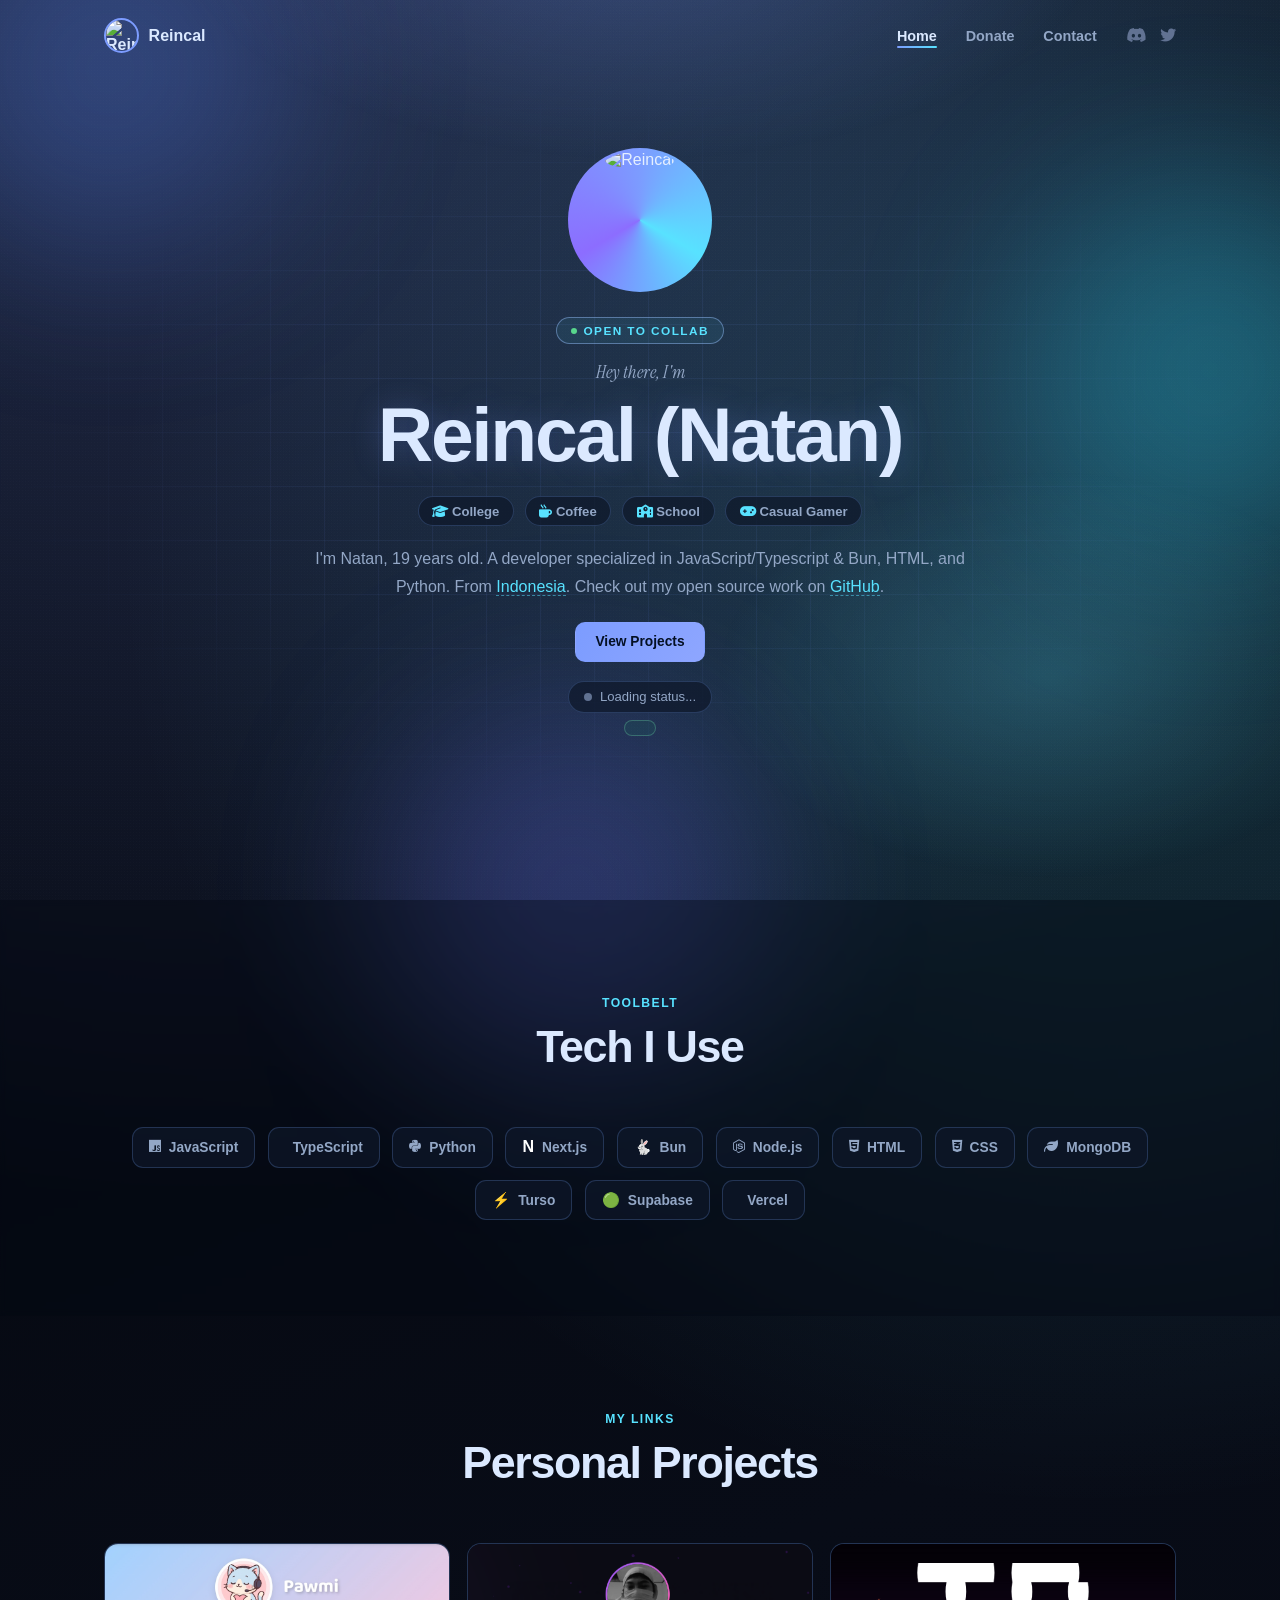
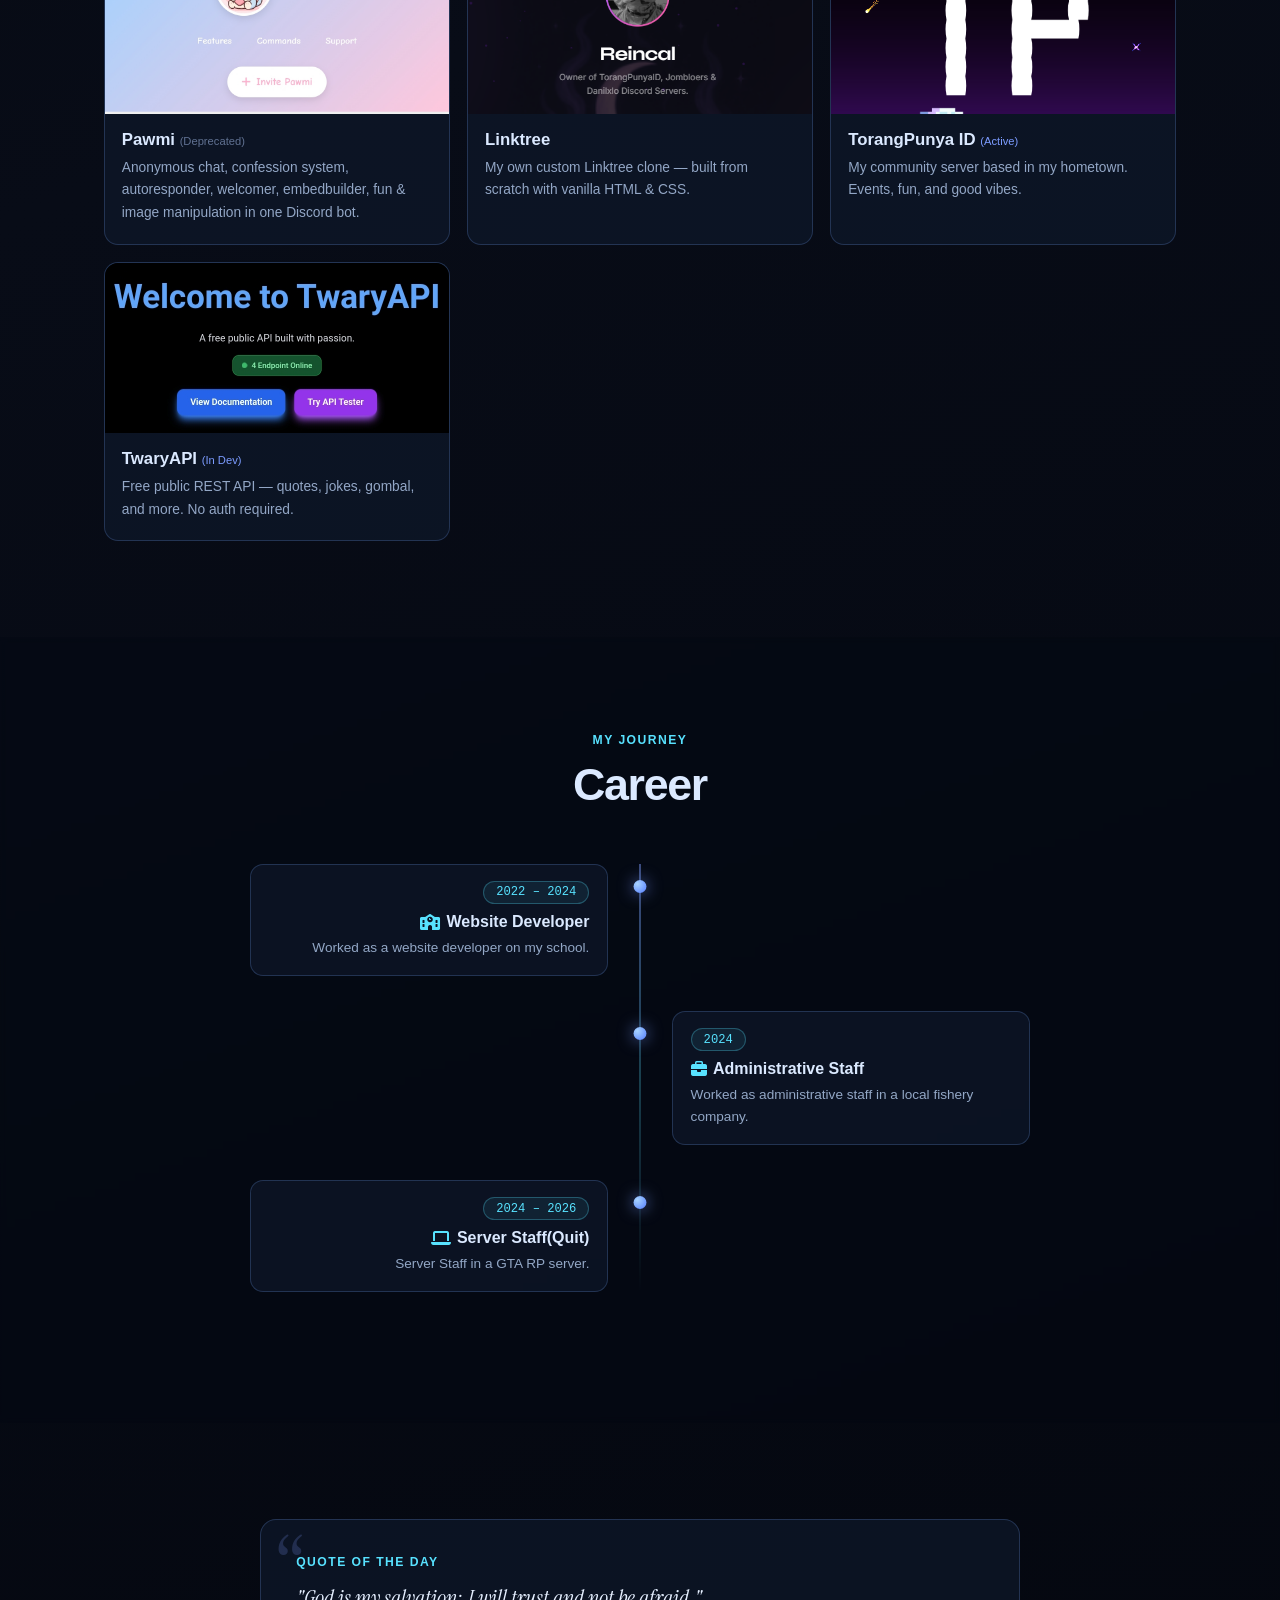
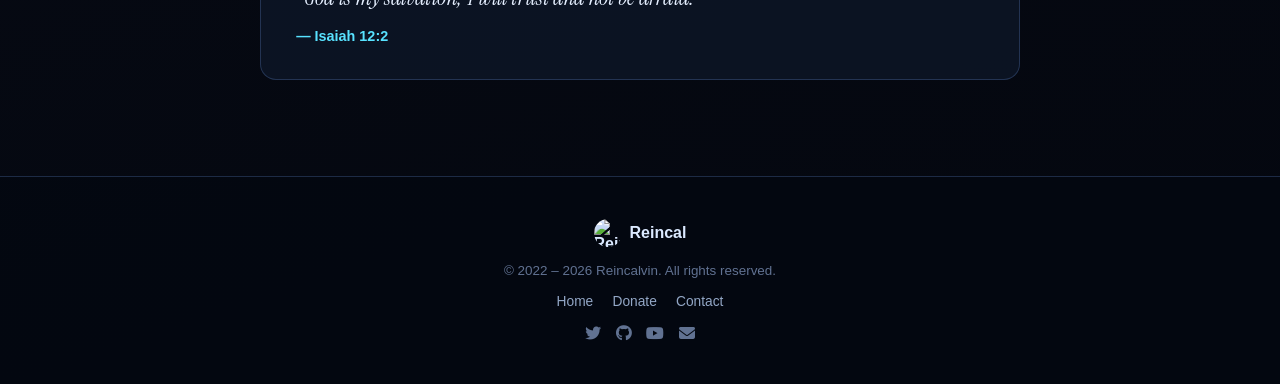
==== commit 76bc3e03: "new version" ====
--- a/public/index.html
+++ b/public/index.html
@@ -1,210 +1,218 @@
 <!DOCTYPE html>
 <html lang="en">
-
 <head>
     <meta charset="UTF-8">
     <meta http-equiv="X-UA-Compatible" content="IE=edge">
     <meta name="viewport" content="width=device-width, initial-scale=1.0">
-    <link rel="icon" href="image/rein.png">
-    <title>Home - Reincal</title>
-
-    <!-- Open Graph Meta Tags -->
-    <meta property="og:title" content="Rein Website" />
-    <meta property="og:description" content="Hi, I'm Rein. This is my personal website. Not a scam." />
+    <link rel="icon" href="https://dc.missuo.ru/file/1492188322108407973">
+    <link rel="apple-touch-icon" href="https://dc.missuo.ru/file/1492188322108407973">
+    <title>Reincal — Developer</title>
+
+    <meta property="og:title" content="Reincal — Developer" />
+    <meta property="og:description" content="Hi, I'm Rein. Developer from Indonesia." />
     <meta property="og:image" content="image/rein.png" />
     <meta property="og:url" content="https://reincal.is-a.dev" />
     <meta property="og:type" content="website" />
-
-    <!-- Twitter Card -->
     <meta name="twitter:card" content="summary_large_image">
-    <meta name="twitter:title" content="Rein Website">
+    <meta name="twitter:title" content="Reincal — Developer">
     <meta name="twitter:description" content="Hi, I'm Kalrex and this is my personal website.">
     <meta name="twitter:image" content="/image/banner.png">
 
-    <!-- Fonts & Icons -->
     <link rel="preconnect" href="https://fonts.googleapis.com">
     <link rel="preconnect" href="https://fonts.gstatic.com" crossorigin>
-    <link href="https://fonts.googleapis.com/css2?family=Poppins:wght@300;400;500;600;700&family=Space+Grotesk:wght@400;500;700&display=swap" rel="stylesheet">
+    <link href="https://fonts.googleapis.com/css2?family=Cabinet+Grotesk:wght@400;500;700;800&family=Instrument+Serif:ital@0;1&family=DM+Mono:wght@400;500&display=swap" rel="stylesheet">
     <link rel="stylesheet" href="https://cdnjs.cloudflare.com/ajax/libs/font-awesome/6.4.0/css/all.min.css">
-    
-    <!-- Stylesheets -->
-    <link rel="stylesheet" href="https://cdnjs.cloudflare.com/ajax/libs/animate.css/4.1.1/animate.min.css"/>
     <link href="https://unpkg.com/aos@2.3.1/dist/aos.css" rel="stylesheet">
     <link rel="stylesheet" href="css/style.css">
     <link rel="manifest" href="/json/manifest.json">
+
     
+</head>
 
 <body>
+    <div class="ornament ornament-1"></div>
+    <div class="ornament ornament-2"></div>
+    <div class="ornament ornament-3"></div>
     <!-- Navbar -->
     <nav class="navbar">
         <div class="container">
             <div class="navbar-container">
                 <a href="/" class="logo">
-                    <img src="image/rein.png" alt="Reincal Logo">
+                    <img src="https://dc.missuo.ru/file/1493518251488051320" alt="Reincal Logo">
                     <span>Reincal</span>
                 </a>
-                
                 <div class="nav-links">
                     <a href="/" class="nav-link active">Home</a>
-                    <a href="https://ko-fi.com/raincal" class="nav-link" target="_blank">Donate</a>
+                    <a href="donate.html" class="nav-link">Donate</a>
                     <a href="contact.html" class="nav-link">Contact</a>
-                    
                     <div class="social-links">
-                        <a href="https://discord.gg/7dBxFQcfwZ" class="social-link" target="_blank">
-                            <i class="fab fa-discord"></i>
-                        </a>
-                        <a href="https://twitter.com/ZarcoZxacy" class="social-link" target="_blank">
-                            <i class="fab fa-twitter"></i>
-                        </a>
-                    </div>
-                </div>
-                
-                <button class="hamburger">
-                    <i class="fas fa-bars"></i>
-                </button>
+                        <a href="https://discord.gg/7dBxFQcfwZ" class="social-link" target="_blank" rel="noopener noreferrer" title="Discord"><i class="fab fa-discord"></i></a>
+                        <a href="https://twitter.com/ZarcoZxacy" class="social-link" target="_blank" rel="noopener noreferrer" title="Twitter"><i class="fab fa-twitter"></i></a>
+                    </div>
+                </div>
+                <button class="hamburger" title="Toggle menu" aria-label="Toggle menu"><i class="fas fa-bars"></i></button>
             </div>
         </div>
     </nav>
 
-    <!-- Hero Section -->
+    <!-- Hero -->
     <section class="hero">
-        <div class="container">
-            <div class="hero-content" data-aos="fade-up" data-aos-duration="1000">
-                <img src="https://dc.missuo.ru/file/1491668765887434753" alt="Reincal" class="hero-avatar animate__animated animate__fadeIn">
-                <p class="hero-subtitle animate__animated animate__fadeIn animate__delay-1s">Hey There, I'm</p>
-                <h1 class="hero-title text-gradient animate__animated animate__fadeIn animate__delay-1s">Reincal(Natan)</h1>
-                
-                <div class="hero-meta animate__animated animate__fadeIn animate__delay-2s">
-                    <div class="meta-item">
-                        <i class="fas fa-graduation-cap"></i>
-                        <span>College</span>
-                    </div>
-                    <div class="meta-item">
-                        <i class="fas fa-mug-hot"></i>
-                        <span>Coffee</span>
-                    </div>
-                    <div class="meta-item">
-                        <i class="fas fa-school"></i>
-                        <span>School</span>
-                    </div>
-                    <div class="meta-item">
-                        <i class="fas fa-gamepad"></i>
-                        <span>Casual Gamer</span>
-                    </div>
-                </div>
-                
-                <p class="hero-description animate__animated animate__fadeIn animate__delay-2s">
-                    I'm Natan, 19 years old. A developer specialized in JavaScript & Bun, HTML, and Python. This website showcases my projects.
-                    I'm from <a href="https://dc.missuo.ru/file/1491668147021807747" target="_blank" style="color: var(--primary); text-decoration: none;">Indonesia</a>. 
-                    Built with HTML and CSS. Check out my open source work on <a href="https://github.com/calrexon" target="_blank" style="color: var(--primary); text-decoration: none;">GitHub</a>.
+        <div class="hero-bg"></div>
+        <div class="hero-grid"></div>
+        <div class="container">
+            <div class="hero-content">
+
+                <div class="hero-avatar-wrap">
+                    <div class="hero-avatar-ring">
+                        <div class="hero-avatar-inner">
+                            <img src="https://dc.missuo.ru/file/1493518057832841347" alt="Reincal">
+                        </div>
+                    </div>
+                </div>
+
+                <div class="hero-tag">
+                    <span class="hero-tag-dot"></span>
+                    Open to Collab
+                </div>
+
+                <p class="hero-subtitle">Hey there, I'm</p>
+                <h1 class="hero-title">Reincal (Natan)</h1>
+
+                <div class="hero-meta">
+                    <div class="meta-item"><i class="fas fa-graduation-cap"></i><span> College</span></div>
+                    <div class="meta-item"><i class="fas fa-mug-hot"></i><span> Coffee</span></div>
+                    <div class="meta-item"><i class="fas fa-school"></i><span> School</span></div>
+                    <div class="meta-item"><i class="fas fa-gamepad"></i><span> Casual Gamer</span></div>
+                </div>
+
+                <p class="hero-description">
+                    I'm Natan, 19 years old. A developer specialized in JavaScript/Typescript &amp; Bun, HTML, and Python.
+                    From <a href="https://dc.missuo.ru/file/1491668147021807747" target="_blank" rel="noopener noreferrer">Indonesia</a>.
+                    Check out my open source work on <a href="https://github.com/calrexon" target="_blank" rel="noopener noreferrer">GitHub</a>.
                 </p>
-                
-                <div class="status animate__animated animate__fadeIn animate__delay-3s">
-                    <div class="status-dot status-loading"></div>
-                    <span id="statusContent">Loading status...</span>
-                </div>
-                
-                <div id="spotifyListening" class="animate__animated animate__fadeIn animate__delay-3s" style="margin-top: 0.5rem;"></div>
-            </div>
-        </div>
-    </section>
-
-    <!-- Projects Section -->
+
+                <div class="hero-actions">
+                    <a href="#projects" class="hero-btn hero-btn-primary">View Projects</a>
+                </div>
+
+                <!-- STATUS — untouched, connected to lanyard.js -->
+                <div class="status-wrap">
+                    <div class="status">
+                        <div class="status-dot status-loading"></div>
+                        <span id="statusContent">Loading status...</span>
+                    </div>
+                    <div id="spotifyListening"></div>
+                </div>
+
+            </div>
+        </div>
+    </section>
+
+    <!-- Tech Stack -->
+    <section class="stack">
+        <div class="container">
+            <div class="section-header" data-aos="fade-up">
+                <p class="section-label">Toolbelt</p>
+                <h2 class="section-title">Tech I Use</h2>
+            </div>
+            <div class="stack-grid" data-aos="fade-up" data-aos-delay="100">
+                <div class="stack-item"><i class="fab fa-js si-js"></i> JavaScript</div>
+                <div class="stack-item"><i class="fab fa-typescript"></i> TypeScript</div>
+                <div class="stack-item"><i class="fab fa-python si-py"></i> Python</div>
+                <div class="stack-item"><span class="si-next">N</span> Next.js</div>
+                <div class="stack-item"><span class="si-bun">🐇</span> Bun</div>
+                <div class="stack-item"><i class="fab fa-node-js si-node"></i> Node.js</div>
+                <div class="stack-item"><i class="fab fa-html5 si-html"></i> HTML</div>
+                <div class="stack-item"><i class="fab fa-css3-alt si-css"></i> CSS</div>
+                <div class="stack-item"><i class="fas fa-leaf si-mongo"></i> MongoDB</div>
+                <div class="stack-item"><span class="si-turso">⚡</span> Turso</div>
+                <div class="stack-item"><span class="si-supa">🟢</span> Supabase</div>
+                <div class="stack-item"><i class="fas fa-triangle si-vercel"></i> Vercel</div>
+            </div>
+        </div>
+    </section>
+
+    <!-- Projects -->
     <section class="projects" id="projects">
         <div class="container">
             <div class="section-header" data-aos="fade-up">
-                <p class="section-subtitle">My Links</p>
-                <h2 class="section-title">My Personal Projects</h2>
-            </div>
-            
+                <p class="section-label">My Links</p>
+                <h2 class="section-title">Personal Projects</h2>
+            </div>
             <div class="projects-grid">
                 <a href="https://pawmi.zone.id/" class="project-card" data-aos="fade-up" data-aos-delay="100">
-                    <img src="image/pawmi.jpg" alt="Danilxlo Discord Bot" class="project-image">
-                    <div class="project-content">
-                        <h3 class="project-title">Pawmi(Deprecated)</h3>
-                        <p class="project-description">
-                            Pawmi have a anonymous chat, confession system, autoresponder, welcomer embed, embedbuilder, fun, image manipulation in this one discord bot.
-                        </p>
-                    </div>
-                </a>
-                
+                    <img src="image/pawmi.jpg" alt="Pawmi" class="project-image">
+                    <div class="project-content">
+                        <h3 class="project-title">Pawmi <span class="project-state project-state-muted">(Deprecated)</span></h3>
+                        <p class="project-description">Anonymous chat, confession system, autoresponder, welcomer, embedbuilder, fun &amp; image manipulation in one Discord bot.</p>
+                    </div>
+                </a>
                 <a href="/" class="project-card" data-aos="fade-up" data-aos-delay="200">
                     <img src="image/banner.png" alt="Linktree" class="project-image">
                     <div class="project-content">
                         <h3 class="project-title">Linktree</h3>
-                        <p class="project-description">
-                            My own Linktree clone.
-                        </p>
-                    </div>
-                </a>
-                
-                <a href="https://discord.gg/" target="_blank" class="project-card" data-aos="fade-up" data-aos-delay="300">
+                        <p class="project-description">My own custom Linktree clone — built from scratch with vanilla HTML &amp; CSS.</p>
+                    </div>
+                </a>
+                <a href="https://discord.gg/" target="_blank" rel="noopener noreferrer" class="project-card" data-aos="fade-up" data-aos-delay="300">
                     <img src="image/tp.png" alt="TorangPunya ID" class="project-image">
                     <div class="project-content">
-                        <h3 class="project-title">TorangPunya ID(On Development)</h3>
-                        <p class="project-description">
-                            My community server based in my hometown.
-                        </p>
-                    </div>
-                </a>
-                
-                <a href="https://danilxlo.vercel.app/apix" target="_blank" class="project-card" data-aos="fade-up" data-aos-delay="400">
+                        <h3 class="project-title">TorangPunya ID <span class="project-state project-state-primary">(Active)</span></h3>
+                        <p class="project-description">My community server based in my hometown. Events, fun, and good vibes.</p>
+                    </div>
+                </a>
+                <a href="https://danilxlo.vercel.app/apix" target="_blank" rel="noopener noreferrer" class="project-card" data-aos="fade-up" data-aos-delay="400">
                     <img src="image/twary.jpg" alt="TwaryAPI" class="project-image">
                     <div class="project-content">
-                        <h3 class="project-title">TwaryAPI (On Development)</h3>
-                        <p class="project-description">
-                            My random quote API.
-                        </p>
-                    </div>
-                </a>
-            </div>
-        </div>
-    </section>
-
-    <!-- Career Section -->
+                        <h3 class="project-title">TwaryAPI <span class="project-state project-state-primary">(In Dev)</span></h3>
+                        <p class="project-description">Free public REST API — quotes, jokes, gombal, and more. No auth required.</p>
+                    </div>
+                </a>
+            </div>
+        </div>
+    </section>
+
+    <!-- Career -->
     <section class="career" id="career">
         <div class="container">
             <div class="section-header" data-aos="fade-up">
-                <p class="section-subtitle">My Journey</p>
-                <h2 class="section-title">My Career</h2>
-            </div>
-            
+                <p class="section-label">My Journey</p>
+                <h2 class="section-title">Career</h2>
+            </div>
             <div class="timeline">
                 <div class="timeline-item" data-aos="fade-up" data-aos-delay="100">
                     <div class="timeline-dot"></div>
                     <div class="timeline-content">
-                        <span class="timeline-date">2022 - 2023</span>
-                        <h3 class="timeline-title"><i class="fas fa-school"></i> Web Developer</h3>
-                        <p class="timeline-description">Im a web developer for my school.</p>
-                    </div>
-                </div>
-                
+                        <span class="timeline-date">2022 – 2024</span>
+                        <h3 class="timeline-title"><i class="fas fa-school"></i> Website Developer</h3>
+                        <p class="timeline-description">Worked as a website developer on my school.</p>
+                    </div>
+                </div>
                 <div class="timeline-item" data-aos="fade-up" data-aos-delay="200">
                     <div class="timeline-dot"></div>
                     <div class="timeline-content">
                         <span class="timeline-date">2024</span>
                         <h3 class="timeline-title"><i class="fas fa-briefcase"></i> Administrative Staff</h3>
-                        <p class="timeline-description">Worked as an administrative staff in a local fishery company.</p>
-                    </div>
-                </div>
-                
+                        <p class="timeline-description">Worked as administrative staff in a local fishery company.</p>
+                    </div>
+                </div>
                 <div class="timeline-item" data-aos="fade-up" data-aos-delay="300">
                     <div class="timeline-dot"></div>
                     <div class="timeline-content">
-                        <span class="timeline-date">2022 - 2024</span>
-                        <h3 class="timeline-title"><i class="fas fa-laptop"></i> Server Admin</h3>
-                        <p class="timeline-description">High-level admin for Kitsune online community, managing Discord servers and community events.</p>
-                    </div>
-                </div>
-            </div>
-        </div>
-    </section>
-
-    <!-- Quote Section -->
+                        <span class="timeline-date">2024 – 2026</span>
+                        <h3 class="timeline-title"><i class="fas fa-laptop"></i> Server Staff(Quit)</h3>
+                        <p class="timeline-description">Server Staff in a GTA RP server.</p>
+                    </div>
+                </div>
+            </div>
+        </div>
+    </section>
+
+    <!-- Quote -->
     <section class="quote">
         <div class="container">
             <div class="quote-content" data-aos="zoom-in">
-                <p class="section-subtitle">Quote of the Day</p>
+                <p class="section-label">Quote of the Day</p>
                 <p id="quote-text" class="quote-text">Loading quote...</p>
                 <p id="quote-author" class="quote-author"></p>
             </div>
@@ -215,101 +223,72 @@
     <footer class="footer">
         <div class="container">
             <div class="footer-container">
-                <p class="footer-copyright">© 2022 - 2026 Reincalvin. All rights reserved.</p>
-                
+                <div class="footer-logo">
+                    <img src="https://dc.missuo.ru/file/1493518251488051320" alt="Reincal">
+                    <span>Reincal</span>
+                </div>
+                <p class="footer-copyright">© 2022 – 2026 Reincalvin. All rights reserved.</p>
                 <div class="footer-links">
                     <a href="/" class="footer-link">Home</a>
-                    <a href="https://ko-fi.com/raincal" class="footer-link" target="_blank">Donate</a>
+                    <a href="donate.html" class="footer-link">Donate</a>
                     <a href="contact.html" class="footer-link">Contact</a>
                 </div>
-                
                 <div class="footer-social">
-                    <a href="https://x.com/therealrein_" class="footer-social-link" target="_blank">
-                        <i class="fab fa-twitter"></i>
-                    </a>
-                    <a href="https://github.com/calrexon" class="footer-social-link" target="_blank">
-                        <i class="fab fa-github"></i>
-                    </a>
-                    <a href="https://youtube.com" class="footer-social-link" target="_blank">
-                        <i class="fab fa-youtube"></i>
-                    </a>
-                    <a href="mailto:zarcoxorp@gmail.com" class="footer-social-link" target="_blank">
-                        <i class="fas fa-envelope"></i>
-                    </a>
+                    <a href="https://x.com/therealrein_" class="footer-social-link" target="_blank" rel="noopener noreferrer" title="Twitter"><i class="fab fa-twitter"></i></a>
+                    <a href="https://github.com/calrexon" class="footer-social-link" target="_blank" rel="noopener noreferrer" title="GitHub"><i class="fab fa-github"></i></a>
+                    <a href="https://youtube.com" class="footer-social-link" target="_blank" rel="noopener noreferrer" title="YouTube"><i class="fab fa-youtube"></i></a>
+                    <a href="mailto:reincalnatan@gmail.com" class="footer-social-link" target="_blank" rel="noopener noreferrer" title="Email"><i class="fas fa-envelope"></i></a>
                 </div>
             </div>
         </div>
     </footer>
 
-    <!-- Scripts -->
     <script src="https://unpkg.com/aos@2.3.1/dist/aos.js"></script>
-    <script src="https://cdnjs.cloudflare.com/ajax/libs/gsap/3.11.4/gsap.min.js"></script>
     <script src="js/lanyard.js"></script>
     <script>
-        // Initialize AOS (Animate On Scroll)
-        AOS.init({
-            duration: 800,
-            easing: 'ease-in-out',
-            once: true
+        AOS.init({ duration: 700, easing: 'ease-out', once: true });
+
+        // Navbar scroll
+        window.addEventListener('scroll', () => {
+            document.querySelector('.navbar').classList.toggle('scrolled', window.scrollY > 40);
         });
-        
-        // Navbar scroll effect
-        window.addEventListener('scroll', function() {
-            const navbar = document.querySelector('.navbar');
-            if (window.scrollY > 50) {
-                navbar.classList.add('scrolled');
-            } else {
-                navbar.classList.remove('scrolled');
-            }
+
+        // Mobile menu
+        const hamburger = document.querySelector('.hamburger');
+        const navLinks  = document.querySelector('.nav-links');
+        hamburger.addEventListener('click', () => {
+            navLinks.classList.toggle('active');
+            hamburger.innerHTML = navLinks.classList.contains('active')
+                ? '<i class="fas fa-times"></i>' : '<i class="fas fa-bars"></i>';
         });
-        
-        // Mobile menu toggle
-        const hamburger = document.querySelector('.hamburger');
-        const navLinks = document.querySelector('.nav-links');
-        
-        hamburger.addEventListener('click', function() {
-            navLinks.classList.toggle('active');
-            hamburger.innerHTML = navLinks.classList.contains('active') ? 
-                '<i class="fas fa-times"></i>' : '<i class="fas fa-bars"></i>';
-        });
-        
-        // Close mobile menu when clicking a link
-        document.querySelectorAll('.nav-link').forEach(link => {
-            link.addEventListener('click', function() {
-                navLinks.classList.remove('active');
-                hamburger.innerHTML = '<i class="fas fa-bars"></i>';
-            });
-        });
-        
-        // Fetch random quote
+        document.querySelectorAll('.nav-link').forEach(l => l.addEventListener('click', () => {
+            navLinks.classList.remove('active');
+            hamburger.innerHTML = '<i class="fas fa-bars"></i>';
+        }));
+
+        // Quote
         async function displayRandomQuote() {
             try {
-                const response = await fetch("https://twaryapi-dusky.vercel.app/api/bible");
-                const json = await response.json();
+                const res  = await fetch("https://twaryapi-dusky.vercel.app/api/bible");
+                const json = await res.json();
                 const data = json.data;
-                document.getElementById("quote-text").innerText = `"${data.quotes}"`;
+                document.getElementById("quote-text").innerText   = `"${data.quotes}"`;
                 document.getElementById("quote-author").innerText = `— ${data.author || "Unknown"}`;
-            } catch (error) {
-                console.error("Failed to fetch quote:", error);
-                document.getElementById("quote-text").innerText = `"God is my salvation; I will trust and not be afraid."`;
+            } catch {
+                document.getElementById("quote-text").innerText   = `"God is my salvation; I will trust and not be afraid."`;
                 document.getElementById("quote-author").innerText = "— Isaiah 12:2";
             }
         }
         displayRandomQuote();
-        
-        // Smooth scrolling for anchor links
-        document.querySelectorAll('a[href^="#"]').forEach(anchor => {
-            anchor.addEventListener('click', function(e) {
+
+        // Smooth scroll
+        document.querySelectorAll('a[href^="#"]').forEach(a => {
+            a.addEventListener('click', e => {
                 e.preventDefault();
-                const target = document.querySelector(this.getAttribute('href'));
-                if (target) {
-                    window.scrollTo({
-                        top: target.offsetTop - 80,
-                        behavior: 'smooth'
-                    });
-                }
+                const t = document.querySelector(a.getAttribute('href'));
+                if (t) window.scrollTo({ top: t.offsetTop - 80, behavior: 'smooth' });
             });
         });
     </script>
 </body>
-</html>
+</html>
--- a/public/css/style.css
+++ b/public/css/style.css
@@ -1,394 +1,309 @@
-        :root {
-            --bg:        #091413;
-            --bg2:       #0d1c1b;
-            --surface:   #132120;
-            --surface2:  #1a2e2c;
-            --border:    rgba(64, 138, 113, 0.18);
-            --border-h:  rgba(64, 138, 113, 0.45);
-            --primary:   #408A71;
-            --primary-l: #4fa886;
-            --accent:    #B0E4CC;
-            --mid:       #285A48;
-            --text:      #d4ede3;
-            --muted:     #7aaa93;
-            --faint:     #3d6b5a;
-            --glass:     rgba(9, 20, 19, 0.75);
-        }
-
-        *, *::before, *::after { margin: 0; padding: 0; box-sizing: border-box; }
-
-        html { scroll-behavior: smooth; }
-
-        body {
-            font-family: 'Cabinet Grotesk', sans-serif;
-            background: var(--bg);
-            color: var(--text);
-            overflow-x: hidden;
-        }
-
-        /* Noise texture overlay */
-        body::before {
-            content: '';
-            position: fixed;
-            inset: 0;
-            background-image: url("data:image/svg+xml,%3Csvg viewBox='0 0 256 256' xmlns='http://www.w3.org/2000/svg'%3E%3Cfilter id='noise'%3E%3CfeTurbulence type='fractalNoise' baseFrequency='0.9' numOctaves='4' stitchTiles='stitch'/%3E%3C/filter%3E%3Crect width='100%25' height='100%25' filter='url(%23noise)' opacity='0.04'/%3E%3C/svg%3E");
-            pointer-events: none;
-            z-index: 9999;
-            opacity: 0.4;
-        }
-
-        ::-webkit-scrollbar { width: 6px; }
-        ::-webkit-scrollbar-track { background: var(--bg); }
-        ::-webkit-scrollbar-thumb { background: var(--mid); border-radius: 3px; }
-
-        a { text-decoration: none; color: inherit; }
-
-        .container { width: 100%; max-width: 1100px; margin: 0 auto; padding: 0 1.5rem; }
-        section { padding: 6rem 0; position: relative; }
-
-        /* ── NAVBAR ── */
-        .navbar {
-            position: fixed; top: 0; left: 0; width: 100%;
-            z-index: 1000;
-            padding: 1.25rem 0;
-            transition: all 0.3s ease;
-        }
-        .navbar.scrolled {
-            background: var(--glass);
-            backdrop-filter: blur(20px);
-            border-bottom: 1px solid var(--border);
-            padding: 0.75rem 0;
-        }
-        .navbar-container { display: flex; justify-content: space-between; align-items: center; }
-
-        .logo {
-            display: flex; align-items: center; gap: 0.6rem;
-            font-size: 1.1rem; font-weight: 800; color: var(--accent);
-        }
-        .logo img { width: 34px; height: 34px; border-radius: 50%; object-fit: cover; border: 2px solid var(--primary); transition: transform 0.3s; }
-        .logo:hover img { transform: rotate(12deg) scale(1.08); }
-
-        .nav-links { display: flex; align-items: center; gap: 2rem; }
-
-        .nav-link {
-            color: var(--muted); font-size: 0.88rem; font-weight: 600;
-            letter-spacing: 0.03em; transition: color 0.2s;
-            position: relative;
-        }
-        .nav-link::after {
-            content: ''; position: absolute; bottom: -3px; left: 0;
-            width: 0; height: 1.5px; background: var(--primary);
-            transition: width 0.25s ease;
-        }
-        .nav-link:hover, .nav-link.active { color: var(--accent); }
-        .nav-link:hover::after, .nav-link.active::after { width: 100%; }
-
-        .social-links { display: flex; gap: 1rem; }
-        .social-link { color: var(--faint); font-size: 1rem; transition: color 0.2s, transform 0.2s; }
-        .social-link:hover { color: var(--primary); transform: translateY(-2px); }
-
-        .hamburger { display: none; background: none; border: none; color: var(--text); font-size: 1.4rem; cursor: pointer; }
-
-        /* ── HERO ── */
-        .hero {
-            min-height: 100vh;
-            display: flex; align-items: center;
-            padding-top: 5rem;
-            position: relative; overflow: hidden;
-        }
-
-        .hero-bg {
-            position: absolute; inset: 0; z-index: 0;
-            background:
-                radial-gradient(ellipse 80% 60% at 50% -10%, rgba(64,138,113,0.18) 0%, transparent 60%),
-                radial-gradient(ellipse 50% 40% at 80% 80%, rgba(40,90,72,0.12) 0%, transparent 55%);
-        }
-
-        /* Animated grid */
-        .hero-grid {
-            position: absolute; inset: 0; z-index: 0;
-            background-image:
-                linear-gradient(rgba(64,138,113,0.06) 1px, transparent 1px),
-                linear-gradient(90deg, rgba(64,138,113,0.06) 1px, transparent 1px);
-            background-size: 60px 60px;
-            mask-image: radial-gradient(ellipse 70% 60% at 50% 50%, black 30%, transparent 80%);
-        }
-
-        .hero-content {
-            position: relative; z-index: 1;
-            display: flex; flex-direction: column;
-            align-items: center; text-align: center; width: 100%;
-        }
-
-        .hero-avatar-wrap {
-            position: relative; margin-bottom: 2rem;
-        }
-        .hero-avatar-ring {
-            width: 140px; height: 140px;
-            border-radius: 50%;
-            padding: 3px;
-            background: conic-gradient(from 0deg, var(--primary), var(--accent), var(--mid), var(--primary));
-            animation: spin-slow 8s linear infinite;
-        }
-        @keyframes spin-slow { to { transform: rotate(360deg); } }
-
-        .hero-avatar {
-            width: 100%; height: 100%; border-radius: 50%;
-            object-fit: cover; display: block;
-            background: var(--bg2);
-            animation: float 5s ease-in-out infinite;
-            /* counter-rotate so face stays upright */
-            animation: float 5s ease-in-out infinite, counter-spin 8s linear infinite;
-        }
-        @keyframes float { 0%,100% { transform: rotate(0deg) translateY(0); } 50% { transform: rotate(0deg) translateY(-8px); } }
-        @keyframes counter-spin { to { transform: rotate(-360deg); } }
-
-        /* simpler: just wrap with overflow hidden */
-        .hero-avatar-inner {
-            width: 134px; height: 134px;
-            border-radius: 50%; overflow: hidden;
-        }
-        .hero-avatar-inner img {
-            width: 100%; height: 100%; object-fit: cover; border-radius: 50%;
-        }
-
-        .hero-tag {
-            display: inline-flex; align-items: center; gap: 0.4rem;
-            background: rgba(64,138,113,0.1); border: 1px solid var(--border-h);
-            color: var(--primary); font-size: 0.75rem; font-weight: 700;
-            letter-spacing: 0.1em; text-transform: uppercase;
-            padding: 0.3rem 0.9rem; border-radius: 999px;
-            margin-bottom: 1.25rem;
-        }
-        .hero-tag-dot { width: 6px; height: 6px; background: var(--primary); border-radius: 50%; animation: blink 2s ease-in-out infinite; }
-        @keyframes blink { 0%,100%{opacity:1} 50%{opacity:0.3} }
-
-        .hero-subtitle {
-            font-family: 'Instrument Serif', serif;
-            font-style: italic;
-            color: var(--muted); font-size: 1.1rem;
-            margin-bottom: 0.4rem; letter-spacing: 0.01em;
-        }
-
-        .hero-title {
-            font-size: clamp(2.8rem, 7vw, 4.5rem);
-            font-weight: 800; line-height: 1.05;
-            letter-spacing: -0.03em;
-            color: var(--accent);
-            margin-bottom: 1.5rem;
-        }
-
-        .hero-meta {
-            display: flex; flex-wrap: wrap; justify-content: center;
-            gap: 0.6rem; margin-bottom: 1.5rem;
-        }
-        .meta-item {
-            display: flex; align-items: center; gap: 0.4rem;
-            background: var(--surface); border: 1px solid var(--border);
-            color: var(--muted); font-size: 0.82rem; font-weight: 600;
-            padding: 0.35rem 0.85rem; border-radius: 8px;
-            transition: border-color 0.2s, color 0.2s;
-        }
-        .meta-item:hover { border-color: var(--border-h); color: var(--text); }
-        .meta-item i { color: var(--primary); font-size: 0.8rem; }
-
-        .hero-description {
-            font-size: 1rem; color: var(--muted); max-width: 600px;
-            margin: 0 auto 1.75rem; line-height: 1.75;
-        }
-        .hero-description a { color: var(--primary-l); border-bottom: 1px solid rgba(64,138,113,0.3); transition: border-color 0.2s; }
-        .hero-description a:hover { border-color: var(--primary); }
-
-        /* Status & Spotify — untouched logic, restyled */
-        .status-wrap { display: flex; flex-direction: column; align-items: center; gap: 0.4rem; }
-        .status {
-            display: inline-flex; align-items: center; gap: 0.5rem;
-            background: var(--surface); border: 1px solid var(--border);
-            padding: 0.4rem 1rem; border-radius: 999px;
-            font-size: 0.82rem; font-weight: 500; color: var(--muted);
-        }
-        .status-dot { width: 8px; height: 8px; border-radius: 50%; background: var(--faint); flex-shrink: 0; }
-        .status-dot.online  { background: #4ade80; box-shadow: 0 0 8px rgba(74,222,128,0.6); animation: blink 2s infinite; }
-        .status-dot.offline { background: #f87171; }
-        .status-dot.idle    { background: #fbbf24; box-shadow: 0 0 8px rgba(251,191,36,0.6); }
-        .status-dot.status-loading { background: var(--faint); animation: blink 1.5s infinite; }
-
-        #spotifyListening {
-            display: inline-flex; align-items: center; gap: 0.5rem;
-            background: rgba(29,185,84,0.08); border: 1px solid rgba(29,185,84,0.2);
-            padding: 0.4rem 1rem; border-radius: 999px;
-            font-size: 0.8rem; color: #4ade80;
-        }
-
-        /* ── TECH STACK SECTION ── */
-        .stack { background: var(--bg2); }
-        .stack-grid {
-            display: flex; flex-wrap: wrap; justify-content: center;
-            gap: 0.75rem;
-        }
-        .stack-item {
-            display: flex; align-items: center; gap: 0.5rem;
-            background: var(--surface); border: 1px solid var(--border);
-            border-radius: 10px; padding: 0.6rem 1.1rem;
-            font-size: 0.85rem; font-weight: 600; color: var(--muted);
-            transition: all 0.25s;
-        }
-        .stack-item:hover { border-color: var(--border-h); color: var(--accent); transform: translateY(-2px); background: var(--surface2); }
-        .stack-item img { width: 18px; height: 18px; object-fit: contain; }
-        .stack-item i { font-size: 1rem; }
-
-        /* stack icon colors */
-        .si-js     { color: #f7df1e; }
-        .si-py     { color: #3b82f6; }
-        .si-next   { color: #fff; }
-        .si-bun    { color: #fbf0df; }
-        .si-node   { color: #68a063; }
-        .si-html   { color: #e34f26; }
-        .si-css    { color: #1572b6; }
-        .si-mongo  { color: #47a248; }
-        .si-turso  { color: #4ade80; }
-        .si-supa   { color: #3ecf8e; }
-        .si-vercel { color: #fff; }
-
-        /* ── SECTION COMMON ── */
-        .section-header { text-align: center; margin-bottom: 3.5rem; }
-        .section-label {
-            display: inline-block;
-            color: var(--primary); font-size: 0.75rem; font-weight: 700;
-            letter-spacing: 0.12em; text-transform: uppercase;
-            margin-bottom: 0.75rem;
-        }
-        .section-title {
-            font-size: clamp(1.8rem, 4vw, 2.5rem);
-            font-weight: 800; letter-spacing: -0.03em; color: var(--accent);
-        }
-
-        /* ── PROJECTS ── */
-        .projects { background: var(--bg); }
-        .projects-grid {
-            display: grid;
-            grid-template-columns: repeat(auto-fill, minmax(280px, 1fr));
-            gap: 1.25rem;
-        }
-        .project-card {
-            background: var(--surface);
-            border: 1px solid var(--border);
-            border-radius: 14px; overflow: hidden;
-            transition: transform 0.25s, border-color 0.25s, box-shadow 0.25s;
-            display: block;
-        }
-        .project-card:hover {
-            transform: translateY(-6px);
-            border-color: var(--border-h);
-            box-shadow: 0 16px 40px rgba(9,20,19,0.5), 0 0 0 1px rgba(64,138,113,0.15);
-        }
-        .project-image { width: 100%; height: 170px; object-fit: cover; display: block; }
-        .project-content { padding: 1.25rem; }
-        .project-title { font-size: 1.05rem; font-weight: 700; color: var(--accent); margin-bottom: 0.5rem; }
-        .project-description { color: var(--muted); font-size: 0.85rem; line-height: 1.65; }
-
-        /* ── TIMELINE / CAREER ── */
-        .career { background: var(--bg2); }
-        .timeline { position: relative; max-width: 780px; margin: 0 auto; }
-        .timeline::before {
-            content: ''; position: absolute;
-            top: 0; left: 50%; transform: translateX(-50%);
-            width: 1px; height: 100%;
-            background: linear-gradient(to bottom, var(--primary), var(--mid), transparent);
-        }
-        .timeline-item { position: relative; margin-bottom: 2.5rem; width: 100%; }
-        .timeline-item:nth-child(odd)  { padding-right: calc(50% + 2.5rem); text-align: right; }
-        .timeline-item:nth-child(even) { padding-left:  calc(50% + 2.5rem); text-align: left; }
-
-        .timeline-content {
-            background: var(--surface);
-            border: 1px solid var(--border);
-            border-radius: 12px; padding: 1.25rem;
-            transition: border-color 0.2s, transform 0.2s;
-        }
-        .timeline-item:hover .timeline-content { border-color: var(--border-h); transform: scale(1.015); }
-
-        .timeline-date {
-            display: inline-block;
-            background: rgba(64,138,113,0.15); border: 1px solid var(--border-h);
-            color: var(--primary); padding: 0.2rem 0.8rem;
-            border-radius: 999px; font-size: 0.78rem; font-weight: 700;
-            font-family: 'DM Mono', monospace;
-            margin-bottom: 0.6rem;
-        }
-        .timeline-title {
-            font-size: 1rem; font-weight: 700; color: var(--accent);
-            display: flex; align-items: center; gap: 0.4rem; margin-bottom: 0.4rem;
-        }
-        .timeline-item:nth-child(odd) .timeline-title { justify-content: flex-end; }
-        .timeline-title i { color: var(--primary); }
-        .timeline-description { color: var(--muted); font-size: 0.85rem; line-height: 1.6; }
-
-        .timeline-dot {
-            position: absolute; top: 1.25rem; left: 50%; transform: translateX(-50%);
-            width: 14px; height: 14px; border-radius: 50%;
-            background: var(--primary);
-            border: 3px solid var(--bg2);
-            box-shadow: 0 0 12px rgba(64,138,113,0.5);
-        }
-
-        /* ── QUOTE ── */
-        .quote { background: var(--bg); text-align: center; }
-        .quote-content {
-            max-width: 740px; margin: 0 auto;
-            background: var(--surface); border: 1px solid var(--border);
-            border-radius: 16px; padding: 2.5rem;
-            position: relative;
-        }
-        .quote-content::before {
-            content: '"';
-            position: absolute; top: 1rem; left: 1.5rem;
-            font-family: 'Instrument Serif', serif;
-            font-size: 5rem; line-height: 1;
-            color: rgba(64,138,113,0.15);
-        }
-        .quote-text {
-            font-family: 'Instrument Serif', serif;
-            font-style: italic;
-            font-size: 1.35rem; color: var(--text);
-            line-height: 1.65; margin-bottom: 1rem;
-        }
-        .quote-author { color: var(--primary); font-size: 0.9rem; font-weight: 700; }
-
-        /* ── FOOTER ── */
-        .footer {
-            background: var(--bg2);
-            border-top: 1px solid var(--border);
-            padding: 3rem 0;
-        }
-        .footer-container { display: flex; flex-direction: column; align-items: center; gap: 1.25rem; text-align: center; }
-        .footer-logo { display: flex; align-items: center; gap: 0.5rem; font-weight: 800; font-size: 1.1rem; color: var(--accent); }
-        .footer-logo img { width: 28px; height: 28px; border-radius: 50%; object-fit: cover; }
-        .footer-copyright { color: var(--faint); font-size: 0.82rem; }
-        .footer-links { display: flex; gap: 1.5rem; }
-        .footer-link { color: var(--muted); font-size: 0.85rem; font-weight: 500; transition: color 0.2s; }
-        .footer-link:hover { color: var(--accent); }
-        .footer-social { display: flex; gap: 1.25rem; }
-        .footer-social-link { color: var(--faint); font-size: 1.1rem; transition: color 0.2s, transform 0.2s; }
-        .footer-social-link:hover { color: var(--primary); transform: translateY(-2px); }
-
-        /* ── RESPONSIVE ── */
-        @media (max-width: 992px) {
-            .timeline::before { left: 1.5rem; }
-            .timeline-item:nth-child(odd),
-            .timeline-item:nth-child(even) { padding-left: 4rem; padding-right: 0; text-align: left; }
-            .timeline-item:nth-child(odd) .timeline-title { justify-content: flex-start; }
-            .timeline-dot { left: 1.5rem; }
-        }
-        @media (max-width: 768px) {
-            .nav-links {
-                position: fixed; top: 0; right: -100%; width: 75%; max-width: 280px;
-                height: 100vh; background: var(--bg2);
-                flex-direction: column; justify-content: center; gap: 2rem;
-                transition: right 0.3s ease; z-index: 1000;
-                border-left: 1px solid var(--border);
-            }
-            .nav-links.active { right: 0; }
-            .hamburger { display: block; }
-            .projects-grid { grid-template-columns: 1fr; }
-        }
+:root {
+    --bg: #05080f;
+    --bg-soft: #0b1020;
+    --surface: rgba(15, 24, 42, 0.72);
+    --surface-strong: rgba(17, 30, 54, 0.92);
+    --border: rgba(120, 170, 255, 0.22);
+    --border-strong: rgba(154, 193, 255, 0.45);
+    --primary: #7c9cff;
+    --primary-2: #58e2ff;
+    --accent: #dbe9ff;
+    --text: #e5efff;
+    --muted: #93a7c6;
+    --faint: #617292;
+    --success: #58d68d;
+}
+
+*,
+*::before,
+*::after { box-sizing: border-box; margin: 0; padding: 0; }
+
+html { scroll-behavior: smooth; }
+
+body {
+    font-family: "Cabinet Grotesk", sans-serif;
+    color: var(--text);
+    background:
+        radial-gradient(circle at 15% -10%, rgba(124, 156, 255, 0.35), transparent 38%),
+        radial-gradient(circle at 85% 15%, rgba(88, 226, 255, 0.2), transparent 30%),
+        linear-gradient(160deg, #03050b 0%, #080c17 45%, #04070f 100%);
+    min-height: 100vh;
+    overflow-x: hidden;
+}
+
+body::before {
+    content: "";
+    position: fixed;
+    inset: 0;
+    pointer-events: none;
+    background-image: radial-gradient(rgba(255, 255, 255, 0.09) 1px, transparent 1px);
+    background-size: 3px 3px;
+    opacity: 0.16;
+    z-index: -1;
+}
+
+.ornament {
+    position: fixed;
+    width: 380px;
+    height: 380px;
+    border-radius: 50%;
+    filter: blur(90px);
+    opacity: 0.28;
+    pointer-events: none;
+    z-index: 0;
+}
+.ornament-1 { top: -120px; left: -80px; background: #5a8bff; }
+.ornament-2 { right: -120px; top: 20%; background: #28dfff; }
+.ornament-3 { left: 30%; bottom: -180px; background: #6f71ff; }
+
+a { text-decoration: none; color: inherit; }
+
+.container { width: 100%; max-width: 1120px; margin: 0 auto; padding: 0 1.5rem; }
+section { padding: 6rem 0; position: relative; z-index: 1; }
+
+.navbar {
+    position: fixed; top: 0; left: 0; width: 100%;
+    z-index: 1000; padding: 1.15rem 0;
+    transition: all .28s ease;
+}
+.navbar.scrolled {
+    -webkit-backdrop-filter: blur(16px);
+    backdrop-filter: blur(16px);
+    background: rgba(6, 11, 22, 0.72);
+    border-bottom: 1px solid var(--border);
+    padding: .8rem 0;
+}
+.navbar-container { display: flex; justify-content: space-between; align-items: center; }
+.logo { display: flex; align-items: center; gap: .6rem; font-weight: 800; color: var(--accent); }
+.logo img {
+    width: 35px; height: 35px; border-radius: 50%; border: 2px solid var(--primary);
+    transition: transform .25s ease, box-shadow .25s ease;
+}
+.logo:hover img { transform: rotate(12deg) scale(1.08); box-shadow: 0 0 24px rgba(124, 156, 255, .45); }
+.nav-links { display: flex; align-items: center; gap: 1.8rem; }
+.nav-link {
+    color: var(--muted); font-size: .9rem; font-weight: 600; position: relative;
+    transition: color .2s ease;
+}
+.nav-link::after {
+    content: ""; position: absolute; left: 0; bottom: -4px; width: 0; height: 2px;
+    border-radius: 2px; background: linear-gradient(90deg, var(--primary), var(--primary-2));
+    transition: width .25s ease;
+}
+.nav-link:hover, .nav-link.active { color: var(--accent); }
+.nav-link:hover::after, .nav-link.active::after { width: 100%; }
+.social-links { display: flex; gap: .9rem; }
+.social-link { color: var(--faint); transition: .2s ease; }
+.social-link:hover { color: var(--primary-2); transform: translateY(-2px); }
+.hamburger { display: none; background: none; border: none; color: var(--text); font-size: 1.4rem; cursor: pointer; }
+
+.hero {
+    min-height: 100vh; display: flex; align-items: center;
+    padding-top: 5rem; overflow: hidden;
+}
+.hero-bg {
+    position: absolute; inset: 0;
+    background:
+        radial-gradient(ellipse 60% 45% at 50% -10%, rgba(124, 156, 255, .26), transparent 62%),
+        radial-gradient(ellipse 40% 35% at 82% 75%, rgba(88, 226, 255, .18), transparent 65%);
+}
+.hero-grid {
+    position: absolute; inset: 0;
+    background-image:
+        linear-gradient(rgba(124, 156, 255, .08) 1px, transparent 1px),
+        linear-gradient(90deg, rgba(124, 156, 255, .08) 1px, transparent 1px);
+    background-size: 54px 54px;
+    -webkit-mask-image: radial-gradient(ellipse 64% 54% at 50% 50%, black 35%, transparent 80%);
+    mask-image: radial-gradient(ellipse 64% 54% at 50% 50%, black 35%, transparent 80%);
+}
+.hero-content { position: relative; z-index: 1; display: flex; flex-direction: column; align-items: center; text-align: center; }
+.hero-avatar-ring {
+    width: 144px; height: 144px; padding: 3px; border-radius: 50%;
+    background: conic-gradient(from 0deg, var(--primary), var(--primary-2), #8c6dff, var(--primary));
+    animation: spin-slow 10s linear infinite;
+}
+@keyframes spin-slow { to { transform: rotate(360deg); } }
+.hero-avatar-inner { width: 100%; height: 100%; border-radius: 50%; overflow: hidden; }
+.hero-avatar-inner img { width: 100%; height: 100%; object-fit: cover; border-radius: 50%; }
+.hero-tag {
+    margin-top: 1.6rem; margin-bottom: 1rem; padding: .33rem .9rem; border-radius: 999px;
+    border: 1px solid var(--border-strong); color: var(--primary-2); font-weight: 700; font-size: .74rem;
+    background: rgba(88, 226, 255, .08); letter-spacing: .12em; text-transform: uppercase;
+    display: inline-flex; align-items: center; gap: .4rem;
+}
+.hero-tag-dot { width: 6px; height: 6px; border-radius: 50%; background: var(--success); animation: pulse 2s infinite; }
+@keyframes pulse { 0%,100%{opacity:1; transform:scale(1)}50%{opacity:.45; transform:scale(.82)} }
+.hero-subtitle { color: var(--muted); font-family: "Instrument Serif", serif; font-style: italic; font-size: 1.15rem; margin-bottom: .35rem; }
+.hero-title {
+    font-size: clamp(2.9rem, 7vw, 4.8rem);
+    letter-spacing: -0.03em;
+    color: var(--accent);
+    margin-bottom: 1.1rem;
+    text-shadow: 0 0 30px rgba(124, 156, 255, .26);
+}
+.hero-meta { display: flex; flex-wrap: wrap; justify-content: center; gap: .65rem; margin-bottom: 1.2rem; }
+.meta-item {
+    background: var(--surface); border: 1px solid var(--border); color: var(--muted);
+    padding: .4rem .86rem; border-radius: 999px; font-size: .82rem; font-weight: 600;
+}
+.meta-item i { color: var(--primary-2); }
+.hero-description { color: var(--muted); line-height: 1.75; max-width: 660px; margin: 0 auto 1.3rem; }
+.hero-description a { color: var(--primary-2); border-bottom: 1px dashed rgba(88, 226, 255, .5); }
+
+.hero-actions { display: flex; flex-wrap: wrap; gap: .8rem; margin-bottom: 1.2rem; }
+.hero-btn {
+    padding: .72rem 1.2rem; border-radius: 10px; font-weight: 700; font-size: .86rem;
+    transition: transform .2s ease, box-shadow .2s ease, border-color .2s ease;
+    border: 1px solid transparent;
+}
+.hero-btn-primary {
+    background: linear-gradient(120deg, var(--primary), #8ea6ff);
+    color: #041024;
+}
+.hero-btn-secondary {
+    background: rgba(124, 156, 255, .08);
+    border-color: var(--border);
+    color: var(--accent);
+}
+.hero-btn:hover { transform: translateY(-2px); box-shadow: 0 12px 28px rgba(56, 98, 200, .3); }
+
+.status-wrap { display: flex; flex-direction: column; gap: .45rem; align-items: center; }
+.status, #spotifyListening {
+    display: inline-flex; align-items: center; gap: .5rem; border-radius: 999px;
+    background: var(--surface); border: 1px solid var(--border); padding: .45rem .95rem;
+    font-size: .82rem; color: var(--muted);
+}
+.status-dot { width: 8px; height: 8px; border-radius: 50%; background: var(--faint); }
+.status-dot.online { background: var(--success); box-shadow: 0 0 12px rgba(88, 214, 141, .65); }
+.status-dot.offline { background: #ff7b7b; }
+.status-dot.idle { background: #ffcf62; }
+.status-dot.status-loading { animation: pulse 1.3s infinite; }
+#spotifyListening { color: #7fffba; border-color: rgba(127, 255, 186, .25); background: rgba(24, 180, 100, .09); }
+
+.stack, .career {
+    background: rgba(3, 8, 20, .38);
+    -webkit-backdrop-filter: blur(3px);
+    backdrop-filter: blur(3px);
+}
+.section-header { text-align: center; margin-bottom: 3.4rem; }
+.section-label { color: var(--primary-2); font-size: .76rem; font-weight: 700; letter-spacing: .12em; text-transform: uppercase; margin-bottom: .7rem; }
+.section-title { font-size: clamp(1.9rem, 4vw, 2.8rem); color: var(--accent); letter-spacing: -0.03em; }
+
+.stack-grid { display: flex; flex-wrap: wrap; justify-content: center; gap: .78rem; }
+.stack-item {
+    display: flex; align-items: center; gap: .5rem;
+    background: var(--surface); border: 1px solid var(--border);
+    border-radius: 11px; padding: .66rem 1rem; color: var(--muted); font-size: .86rem; font-weight: 600;
+    transition: .2s ease;
+}
+.stack-item:hover { transform: translateY(-2px); color: var(--accent); border-color: var(--border-strong); background: var(--surface-strong); }
+.si-next { font-size: 1rem; font-weight: 800; color: #fff; }
+.si-bun { font-size: .9rem; font-weight: 800; }
+.si-turso { color: #4ade80; font-size: .9rem; }
+.si-supa { color: #3ecf8e; font-size: .9rem; }
+.si-vercel { color: #fff; font-size: .8rem; }
+
+.projects-grid { display: grid; grid-template-columns: repeat(auto-fit, minmax(260px, 1fr)); gap: 1.1rem; }
+.project-card {
+    display: block;
+    background: var(--surface);
+    border: 1px solid var(--border);
+    border-radius: 14px;
+    overflow: hidden;
+    transition: .24s ease;
+}
+.project-card:hover { transform: translateY(-4px); border-color: var(--border-strong); box-shadow: 0 18px 45px rgba(6, 15, 35, .42); }
+.project-image { width: 100%; height: 170px; object-fit: cover; display: block; }
+.project-content { padding: 1rem 1.05rem 1.2rem; }
+.project-title { color: var(--accent); margin-bottom: .45rem; font-size: 1.05rem; }
+.project-state { font-size: .7rem; font-weight: 500; }
+.project-state-muted { color: var(--faint); }
+.project-state-primary { color: var(--primary); }
+.project-description { color: var(--muted); font-size: .86rem; line-height: 1.63; }
+
+.timeline { position: relative; max-width: 780px; margin: 0 auto; }
+.timeline::before {
+    content: ""; position: absolute; top: 0; left: 50%; transform: translateX(-50%);
+    width: 1px; height: 100%;
+    background: linear-gradient(to bottom, rgba(124, 156, 255, .9), rgba(88, 226, 255, .5), transparent);
+}
+.timeline-item { margin-bottom: 2.2rem; position: relative; width: 100%; }
+.timeline-item:nth-child(odd) { padding-right: calc(50% + 2rem); text-align: right; }
+.timeline-item:nth-child(even) { padding-left: calc(50% + 2rem); text-align: left; }
+.timeline-content {
+    background: var(--surface); border: 1px solid var(--border);
+    border-radius: 13px; padding: 1rem 1.1rem;
+    transition: .2s ease;
+}
+.timeline-item:hover .timeline-content { transform: scale(1.01); border-color: var(--border-strong); }
+.timeline-date {
+    display: inline-block; margin-bottom: .55rem;
+    border-radius: 999px; padding: .22rem .75rem;
+    font-family: "DM Mono", monospace; font-size: .76rem; color: var(--primary-2);
+    border: 1px solid rgba(88, 226, 255, .28); background: rgba(88, 226, 255, .08);
+}
+.timeline-title { color: var(--accent); font-size: 1rem; margin-bottom: .4rem; display: flex; align-items: center; gap: .4rem; }
+.timeline-item:nth-child(odd) .timeline-title { justify-content: flex-end; }
+.timeline-title i { color: var(--primary-2); }
+.timeline-description { color: var(--muted); font-size: .85rem; line-height: 1.6; }
+.timeline-dot {
+    position: absolute; top: 1rem; left: 50%; transform: translateX(-50%);
+    width: 13px; height: 13px; border-radius: 50%;
+    background: radial-gradient(circle at 30% 30%, #a7d3ff, #557dff);
+    box-shadow: 0 0 16px rgba(124, 156, 255, .7);
+}
+
+.quote-content {
+    max-width: 760px; margin: 0 auto;
+    background: var(--surface);
+    border: 1px solid var(--border);
+    border-radius: 16px;
+    padding: 2.2rem;
+    position: relative;
+}
+.quote-content::before {
+    content: "“"; position: absolute; top: .7rem; left: 1.2rem;
+    font-size: 5.6rem; line-height: 1;
+    color: rgba(124, 156, 255, .2);
+    font-family: "Instrument Serif", serif;
+}
+.quote-text { font-size: 1.35rem; line-height: 1.6; color: var(--text); font-family: "Instrument Serif", serif; font-style: italic; margin-bottom: .8rem; }
+.quote-author { color: var(--primary-2); font-weight: 700; font-size: .9rem; }
+
+.footer { border-top: 1px solid var(--border); background: rgba(4, 9, 18, .65); padding: 2.6rem 0; }
+.footer-container { display: flex; flex-direction: column; align-items: center; gap: 1rem; text-align: center; }
+.footer-logo { display: flex; align-items: center; gap: .5rem; color: var(--accent); font-weight: 800; }
+.footer-logo img { width: 28px; height: 28px; border-radius: 50%; }
+.footer-copyright { color: var(--faint); font-size: .84rem; }
+.footer-links { display: flex; gap: 1.2rem; }
+.footer-link { color: var(--muted); font-size: .86rem; }
+.footer-link:hover { color: var(--accent); }
+.footer-social { display: flex; gap: .9rem; }
+.footer-social-link { color: var(--faint); transition: .2s ease; }
+.footer-social-link:hover { color: var(--primary-2); transform: translateY(-2px); }
+
+@media (max-width: 992px) {
+    .timeline::before { left: 1.3rem; }
+    .timeline-item:nth-child(odd), .timeline-item:nth-child(even) {
+        padding-left: 3.5rem; padding-right: 0; text-align: left;
+    }
+    .timeline-item:nth-child(odd) .timeline-title { justify-content: flex-start; }
+    .timeline-dot { left: 1.3rem; }
+}
+
+@media (max-width: 768px) {
+    .nav-links {
+        position: fixed; top: 0; right: -100%;
+        width: 78%; max-width: 300px; height: 100vh;
+        background: rgba(7, 14, 29, .98);
+        -webkit-backdrop-filter: blur(6px);
+        backdrop-filter: blur(6px);
+        border-left: 1px solid var(--border);
+        flex-direction: column; justify-content: center; gap: 2rem;
+        transition: right .25s ease;
+    }
+    .nav-links.active { right: 0; }
+    .hamburger { display: block; }
+    .hero-title { font-size: clamp(2.4rem, 12vw, 3.3rem); }
+    .projects-grid { grid-template-columns: 1fr; }
+}
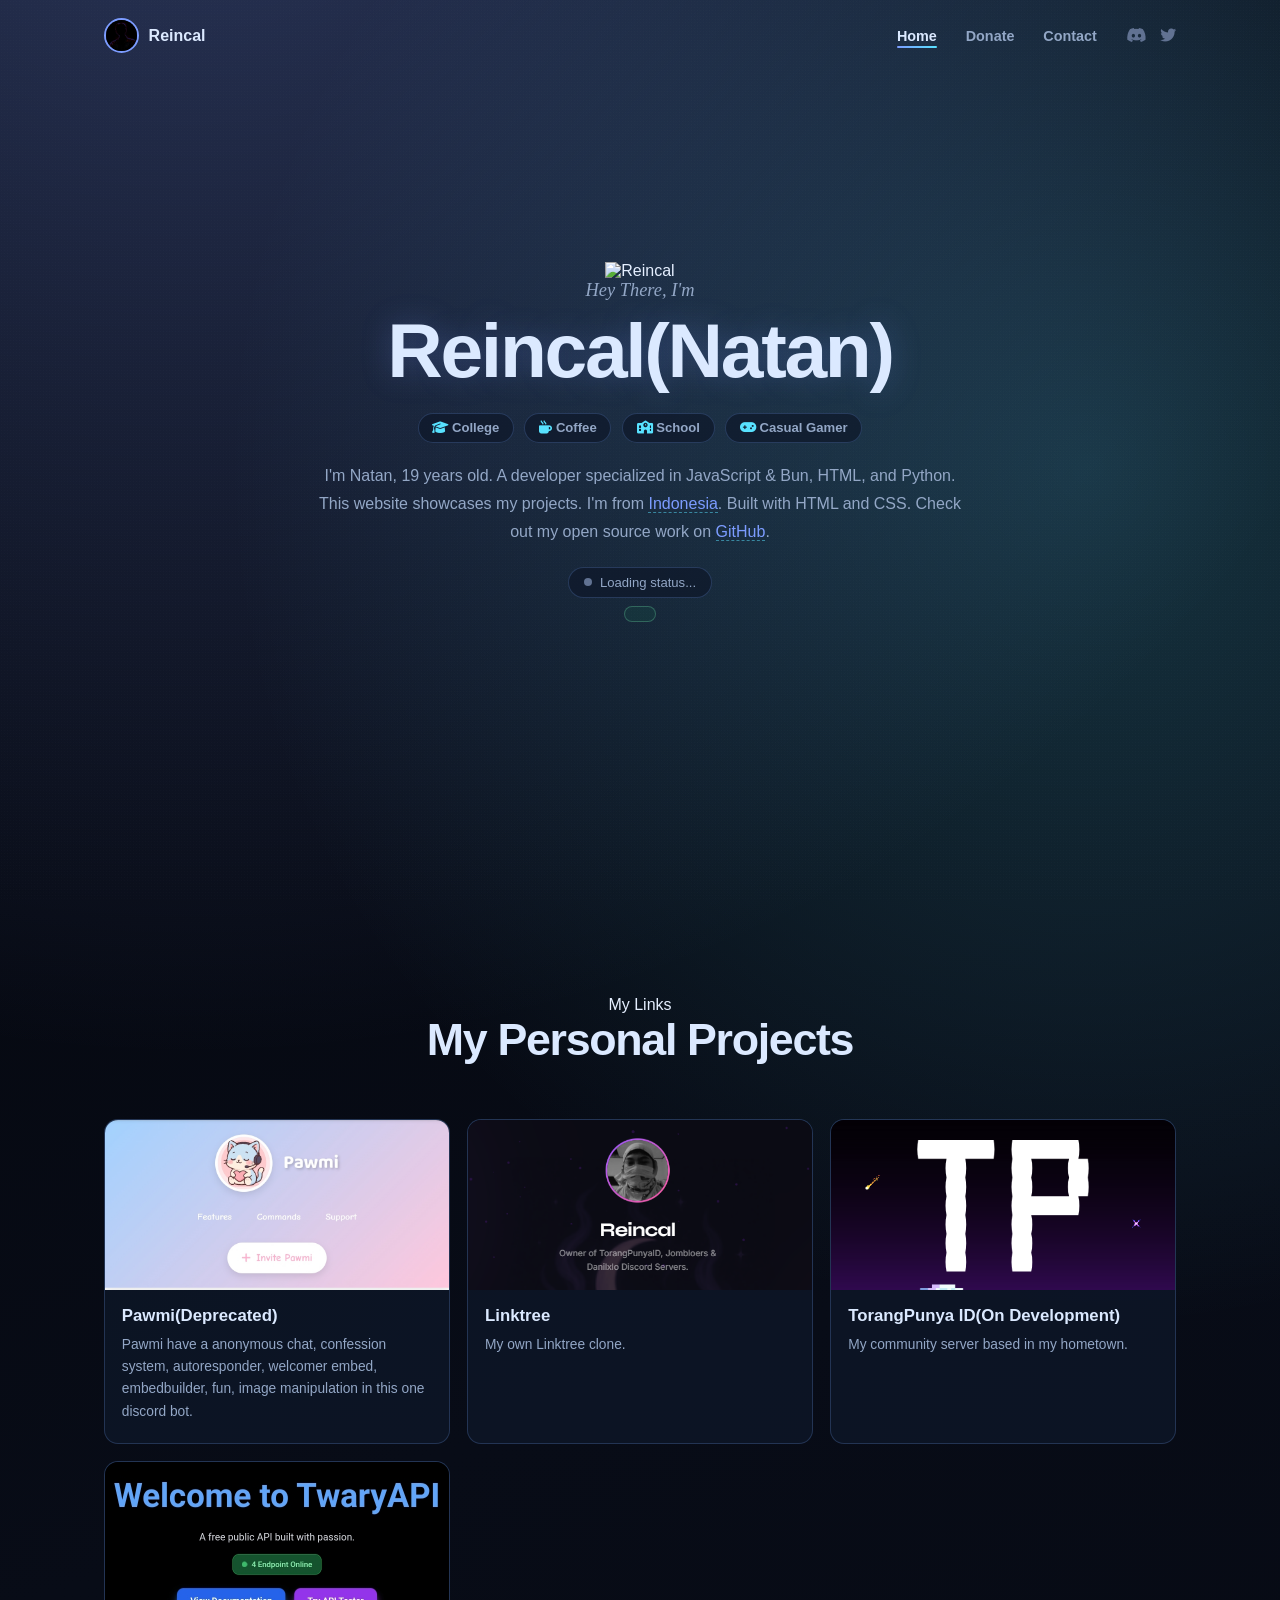
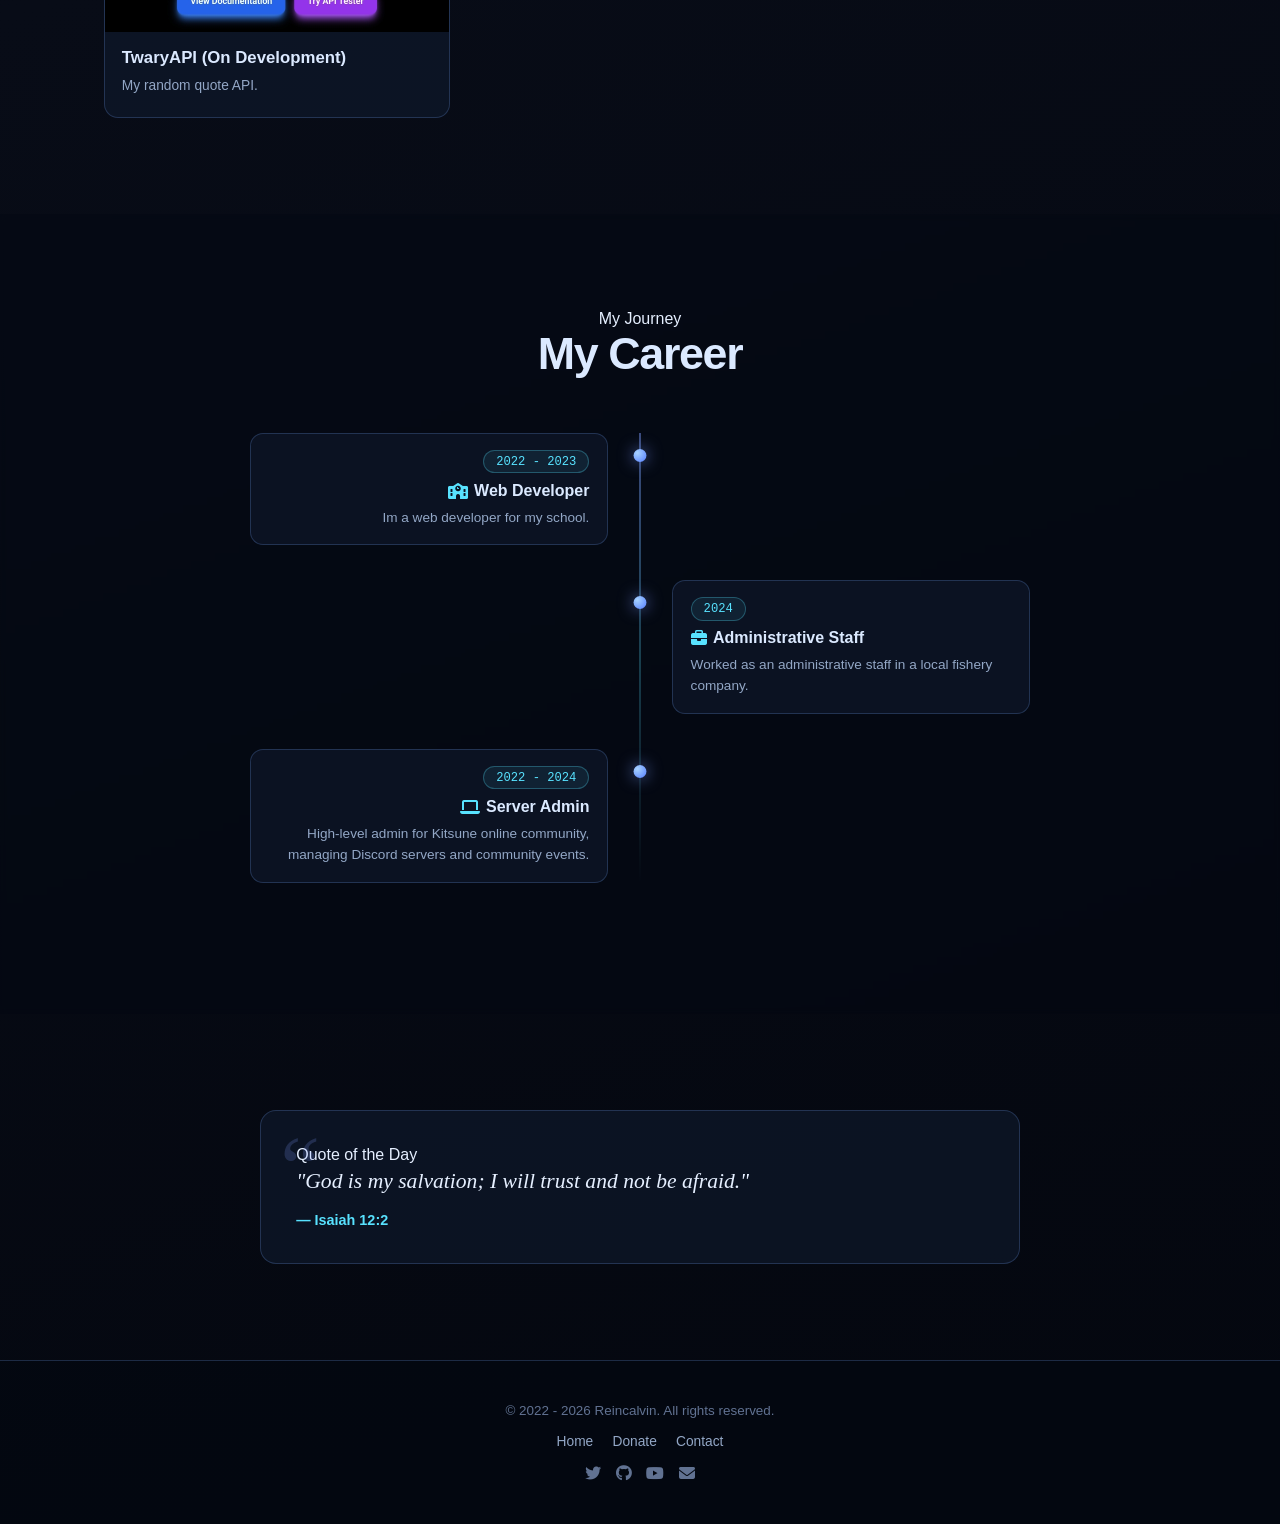
==== commit 7c5712a6: "Update index.html" ====
--- a/public/index.html
+++ b/public/index.html
@@ -1,218 +1,210 @@
 <!DOCTYPE html>
 <html lang="en">
+
 <head>
     <meta charset="UTF-8">
     <meta http-equiv="X-UA-Compatible" content="IE=edge">
     <meta name="viewport" content="width=device-width, initial-scale=1.0">
-    <link rel="icon" href="https://dc.missuo.ru/file/1492188322108407973">
-    <link rel="apple-touch-icon" href="https://dc.missuo.ru/file/1492188322108407973">
-    <title>Reincal — Developer</title>
-
-    <meta property="og:title" content="Reincal — Developer" />
-    <meta property="og:description" content="Hi, I'm Rein. Developer from Indonesia." />
+    <link rel="icon" href="image/rein.png">
+    <title>Home - Reincal</title>
+
+    <!-- Open Graph Meta Tags -->
+    <meta property="og:title" content="Rein Website" />
+    <meta property="og:description" content="Hi, I'm Rein. This is my personal website. Not a scam." />
     <meta property="og:image" content="image/rein.png" />
     <meta property="og:url" content="https://reincal.is-a.dev" />
     <meta property="og:type" content="website" />
+
+    <!-- Twitter Card -->
     <meta name="twitter:card" content="summary_large_image">
-    <meta name="twitter:title" content="Reincal — Developer">
+    <meta name="twitter:title" content="Rein Website">
     <meta name="twitter:description" content="Hi, I'm Kalrex and this is my personal website.">
     <meta name="twitter:image" content="/image/banner.png">
 
+    <!-- Fonts & Icons -->
     <link rel="preconnect" href="https://fonts.googleapis.com">
     <link rel="preconnect" href="https://fonts.gstatic.com" crossorigin>
-    <link href="https://fonts.googleapis.com/css2?family=Cabinet+Grotesk:wght@400;500;700;800&family=Instrument+Serif:ital@0;1&family=DM+Mono:wght@400;500&display=swap" rel="stylesheet">
+    <link href="https://fonts.googleapis.com/css2?family=Poppins:wght@300;400;500;600;700&family=Space+Grotesk:wght@400;500;700&display=swap" rel="stylesheet">
     <link rel="stylesheet" href="https://cdnjs.cloudflare.com/ajax/libs/font-awesome/6.4.0/css/all.min.css">
+    
+    <!-- Stylesheets -->
+    <link rel="stylesheet" href="https://cdnjs.cloudflare.com/ajax/libs/animate.css/4.1.1/animate.min.css"/>
     <link href="https://unpkg.com/aos@2.3.1/dist/aos.css" rel="stylesheet">
     <link rel="stylesheet" href="css/style.css">
     <link rel="manifest" href="/json/manifest.json">
-
     
-</head>
 
 <body>
-    <div class="ornament ornament-1"></div>
-    <div class="ornament ornament-2"></div>
-    <div class="ornament ornament-3"></div>
     <!-- Navbar -->
     <nav class="navbar">
         <div class="container">
             <div class="navbar-container">
                 <a href="/" class="logo">
-                    <img src="https://dc.missuo.ru/file/1493518251488051320" alt="Reincal Logo">
+                    <img src="image/rein.png" alt="Reincal Logo">
                     <span>Reincal</span>
                 </a>
+                
                 <div class="nav-links">
                     <a href="/" class="nav-link active">Home</a>
-                    <a href="donate.html" class="nav-link">Donate</a>
+                    <a href="https://ko-fi.com/raincal" class="nav-link" target="_blank">Donate</a>
                     <a href="contact.html" class="nav-link">Contact</a>
+                    
                     <div class="social-links">
-                        <a href="https://discord.gg/7dBxFQcfwZ" class="social-link" target="_blank" rel="noopener noreferrer" title="Discord"><i class="fab fa-discord"></i></a>
-                        <a href="https://twitter.com/ZarcoZxacy" class="social-link" target="_blank" rel="noopener noreferrer" title="Twitter"><i class="fab fa-twitter"></i></a>
-                    </div>
-                </div>
-                <button class="hamburger" title="Toggle menu" aria-label="Toggle menu"><i class="fas fa-bars"></i></button>
+                        <a href="https://discord.gg/7dBxFQcfwZ" class="social-link" target="_blank">
+                            <i class="fab fa-discord"></i>
+                        </a>
+                        <a href="https://twitter.com/therealrein_" class="social-link" target="_blank">
+                            <i class="fab fa-twitter"></i>
+                        </a>
+                    </div>
+                </div>
+                
+                <button class="hamburger">
+                    <i class="fas fa-bars"></i>
+                </button>
             </div>
         </div>
     </nav>
 
-    <!-- Hero -->
+    <!-- Hero Section -->
     <section class="hero">
-        <div class="hero-bg"></div>
-        <div class="hero-grid"></div>
-        <div class="container">
-            <div class="hero-content">
-
-                <div class="hero-avatar-wrap">
-                    <div class="hero-avatar-ring">
-                        <div class="hero-avatar-inner">
-                            <img src="https://dc.missuo.ru/file/1493518057832841347" alt="Reincal">
-                        </div>
-                    </div>
-                </div>
-
-                <div class="hero-tag">
-                    <span class="hero-tag-dot"></span>
-                    Open to Collab
-                </div>
-
-                <p class="hero-subtitle">Hey there, I'm</p>
-                <h1 class="hero-title">Reincal (Natan)</h1>
-
-                <div class="hero-meta">
-                    <div class="meta-item"><i class="fas fa-graduation-cap"></i><span> College</span></div>
-                    <div class="meta-item"><i class="fas fa-mug-hot"></i><span> Coffee</span></div>
-                    <div class="meta-item"><i class="fas fa-school"></i><span> School</span></div>
-                    <div class="meta-item"><i class="fas fa-gamepad"></i><span> Casual Gamer</span></div>
-                </div>
-
-                <p class="hero-description">
-                    I'm Natan, 19 years old. A developer specialized in JavaScript/Typescript &amp; Bun, HTML, and Python.
-                    From <a href="https://dc.missuo.ru/file/1491668147021807747" target="_blank" rel="noopener noreferrer">Indonesia</a>.
-                    Check out my open source work on <a href="https://github.com/calrexon" target="_blank" rel="noopener noreferrer">GitHub</a>.
+        <div class="container">
+            <div class="hero-content" data-aos="fade-up" data-aos-duration="1000">
+                <img src="https://dc.missuo.ru/file/1491668765887434753" alt="Reincal" class="hero-avatar animate__animated animate__fadeIn">
+                <p class="hero-subtitle animate__animated animate__fadeIn animate__delay-1s">Hey There, I'm</p>
+                <h1 class="hero-title text-gradient animate__animated animate__fadeIn animate__delay-1s">Reincal(Natan)</h1>
+                
+                <div class="hero-meta animate__animated animate__fadeIn animate__delay-2s">
+                    <div class="meta-item">
+                        <i class="fas fa-graduation-cap"></i>
+                        <span>College</span>
+                    </div>
+                    <div class="meta-item">
+                        <i class="fas fa-mug-hot"></i>
+                        <span>Coffee</span>
+                    </div>
+                    <div class="meta-item">
+                        <i class="fas fa-school"></i>
+                        <span>School</span>
+                    </div>
+                    <div class="meta-item">
+                        <i class="fas fa-gamepad"></i>
+                        <span>Casual Gamer</span>
+                    </div>
+                </div>
+                
+                <p class="hero-description animate__animated animate__fadeIn animate__delay-2s">
+                    I'm Natan, 19 years old. A developer specialized in JavaScript & Bun, HTML, and Python. This website showcases my projects.
+                    I'm from <a href="https://dc.missuo.ru/file/1491668147021807747" target="_blank" style="color: var(--primary); text-decoration: none;">Indonesia</a>. 
+                    Built with HTML and CSS. Check out my open source work on <a href="https://github.com/calrexon" target="_blank" style="color: var(--primary); text-decoration: none;">GitHub</a>.
                 </p>
-
-                <div class="hero-actions">
-                    <a href="#projects" class="hero-btn hero-btn-primary">View Projects</a>
-                </div>
-
-                <!-- STATUS — untouched, connected to lanyard.js -->
-                <div class="status-wrap">
-                    <div class="status">
-                        <div class="status-dot status-loading"></div>
-                        <span id="statusContent">Loading status...</span>
-                    </div>
-                    <div id="spotifyListening"></div>
-                </div>
-
+                
+                <div class="status animate__animated animate__fadeIn animate__delay-3s">
+                    <div class="status-dot status-loading"></div>
+                    <span id="statusContent">Loading status...</span>
+                </div>
+                
+                <div id="spotifyListening" class="animate__animated animate__fadeIn animate__delay-3s" style="margin-top: 0.5rem;"></div>
             </div>
         </div>
     </section>
 
-    <!-- Tech Stack -->
-    <section class="stack">
+    <!-- Projects Section -->
+    <section class="projects" id="projects">
         <div class="container">
             <div class="section-header" data-aos="fade-up">
-                <p class="section-label">Toolbelt</p>
-                <h2 class="section-title">Tech I Use</h2>
-            </div>
-            <div class="stack-grid" data-aos="fade-up" data-aos-delay="100">
-                <div class="stack-item"><i class="fab fa-js si-js"></i> JavaScript</div>
-                <div class="stack-item"><i class="fab fa-typescript"></i> TypeScript</div>
-                <div class="stack-item"><i class="fab fa-python si-py"></i> Python</div>
-                <div class="stack-item"><span class="si-next">N</span> Next.js</div>
-                <div class="stack-item"><span class="si-bun">🐇</span> Bun</div>
-                <div class="stack-item"><i class="fab fa-node-js si-node"></i> Node.js</div>
-                <div class="stack-item"><i class="fab fa-html5 si-html"></i> HTML</div>
-                <div class="stack-item"><i class="fab fa-css3-alt si-css"></i> CSS</div>
-                <div class="stack-item"><i class="fas fa-leaf si-mongo"></i> MongoDB</div>
-                <div class="stack-item"><span class="si-turso">⚡</span> Turso</div>
-                <div class="stack-item"><span class="si-supa">🟢</span> Supabase</div>
-                <div class="stack-item"><i class="fas fa-triangle si-vercel"></i> Vercel</div>
-            </div>
-        </div>
-    </section>
-
-    <!-- Projects -->
-    <section class="projects" id="projects">
-        <div class="container">
-            <div class="section-header" data-aos="fade-up">
-                <p class="section-label">My Links</p>
-                <h2 class="section-title">Personal Projects</h2>
-            </div>
+                <p class="section-subtitle">My Links</p>
+                <h2 class="section-title">My Personal Projects</h2>
+            </div>
+            
             <div class="projects-grid">
                 <a href="https://pawmi.zone.id/" class="project-card" data-aos="fade-up" data-aos-delay="100">
-                    <img src="image/pawmi.jpg" alt="Pawmi" class="project-image">
+                    <img src="image/pawmi.jpg" alt="Danilxlo Discord Bot" class="project-image">
                     <div class="project-content">
-                        <h3 class="project-title">Pawmi <span class="project-state project-state-muted">(Deprecated)</span></h3>
-                        <p class="project-description">Anonymous chat, confession system, autoresponder, welcomer, embedbuilder, fun &amp; image manipulation in one Discord bot.</p>
-                    </div>
-                </a>
+                        <h3 class="project-title">Pawmi(Deprecated)</h3>
+                        <p class="project-description">
+                            Pawmi have a anonymous chat, confession system, autoresponder, welcomer embed, embedbuilder, fun, image manipulation in this one discord bot.
+                        </p>
+                    </div>
+                </a>
+                
                 <a href="/" class="project-card" data-aos="fade-up" data-aos-delay="200">
                     <img src="image/banner.png" alt="Linktree" class="project-image">
                     <div class="project-content">
                         <h3 class="project-title">Linktree</h3>
-                        <p class="project-description">My own custom Linktree clone — built from scratch with vanilla HTML &amp; CSS.</p>
-                    </div>
-                </a>
-                <a href="https://discord.gg/" target="_blank" rel="noopener noreferrer" class="project-card" data-aos="fade-up" data-aos-delay="300">
+                        <p class="project-description">
+                            My own Linktree clone.
+                        </p>
+                    </div>
+                </a>
+                
+                <a href="https://discord.gg/" target="_blank" class="project-card" data-aos="fade-up" data-aos-delay="300">
                     <img src="image/tp.png" alt="TorangPunya ID" class="project-image">
                     <div class="project-content">
-                        <h3 class="project-title">TorangPunya ID <span class="project-state project-state-primary">(Active)</span></h3>
-                        <p class="project-description">My community server based in my hometown. Events, fun, and good vibes.</p>
-                    </div>
-                </a>
-                <a href="https://danilxlo.vercel.app/apix" target="_blank" rel="noopener noreferrer" class="project-card" data-aos="fade-up" data-aos-delay="400">
+                        <h3 class="project-title">TorangPunya ID(On Development)</h3>
+                        <p class="project-description">
+                            My community server based in my hometown.
+                        </p>
+                    </div>
+                </a>
+                
+                <a href="https://danilxlo.vercel.app/apix" target="_blank" class="project-card" data-aos="fade-up" data-aos-delay="400">
                     <img src="image/twary.jpg" alt="TwaryAPI" class="project-image">
                     <div class="project-content">
-                        <h3 class="project-title">TwaryAPI <span class="project-state project-state-primary">(In Dev)</span></h3>
-                        <p class="project-description">Free public REST API — quotes, jokes, gombal, and more. No auth required.</p>
+                        <h3 class="project-title">TwaryAPI (On Development)</h3>
+                        <p class="project-description">
+                            My random quote API.
+                        </p>
                     </div>
                 </a>
             </div>
         </div>
     </section>
 
-    <!-- Career -->
+    <!-- Career Section -->
     <section class="career" id="career">
         <div class="container">
             <div class="section-header" data-aos="fade-up">
-                <p class="section-label">My Journey</p>
-                <h2 class="section-title">Career</h2>
-            </div>
+                <p class="section-subtitle">My Journey</p>
+                <h2 class="section-title">My Career</h2>
+            </div>
+            
             <div class="timeline">
                 <div class="timeline-item" data-aos="fade-up" data-aos-delay="100">
                     <div class="timeline-dot"></div>
                     <div class="timeline-content">
-                        <span class="timeline-date">2022 – 2024</span>
-                        <h3 class="timeline-title"><i class="fas fa-school"></i> Website Developer</h3>
-                        <p class="timeline-description">Worked as a website developer on my school.</p>
-                    </div>
-                </div>
+                        <span class="timeline-date">2022 - 2023</span>
+                        <h3 class="timeline-title"><i class="fas fa-school"></i> Web Developer</h3>
+                        <p class="timeline-description">Im a web developer for my school.</p>
+                    </div>
+                </div>
+                
                 <div class="timeline-item" data-aos="fade-up" data-aos-delay="200">
                     <div class="timeline-dot"></div>
                     <div class="timeline-content">
                         <span class="timeline-date">2024</span>
                         <h3 class="timeline-title"><i class="fas fa-briefcase"></i> Administrative Staff</h3>
-                        <p class="timeline-description">Worked as administrative staff in a local fishery company.</p>
-                    </div>
-                </div>
+                        <p class="timeline-description">Worked as an administrative staff in a local fishery company.</p>
+                    </div>
+                </div>
+                
                 <div class="timeline-item" data-aos="fade-up" data-aos-delay="300">
                     <div class="timeline-dot"></div>
                     <div class="timeline-content">
-                        <span class="timeline-date">2024 – 2026</span>
-                        <h3 class="timeline-title"><i class="fas fa-laptop"></i> Server Staff(Quit)</h3>
-                        <p class="timeline-description">Server Staff in a GTA RP server.</p>
+                        <span class="timeline-date">2022 - 2024</span>
+                        <h3 class="timeline-title"><i class="fas fa-laptop"></i> Server Admin</h3>
+                        <p class="timeline-description">High-level admin for Kitsune online community, managing Discord servers and community events.</p>
                     </div>
                 </div>
             </div>
         </div>
     </section>
 
-    <!-- Quote -->
+    <!-- Quote Section -->
     <section class="quote">
         <div class="container">
             <div class="quote-content" data-aos="zoom-in">
-                <p class="section-label">Quote of the Day</p>
+                <p class="section-subtitle">Quote of the Day</p>
                 <p id="quote-text" class="quote-text">Loading quote...</p>
                 <p id="quote-author" class="quote-author"></p>
             </div>
@@ -223,72 +215,101 @@
     <footer class="footer">
         <div class="container">
             <div class="footer-container">
-                <div class="footer-logo">
-                    <img src="https://dc.missuo.ru/file/1493518251488051320" alt="Reincal">
-                    <span>Reincal</span>
-                </div>
-                <p class="footer-copyright">© 2022 – 2026 Reincalvin. All rights reserved.</p>
+                <p class="footer-copyright">© 2022 - 2026 Reincalvin. All rights reserved.</p>
+                
                 <div class="footer-links">
                     <a href="/" class="footer-link">Home</a>
-                    <a href="donate.html" class="footer-link">Donate</a>
+                    <a href="https://ko-fi.com/raincal" class="footer-link" target="_blank">Donate</a>
                     <a href="contact.html" class="footer-link">Contact</a>
                 </div>
+                
                 <div class="footer-social">
-                    <a href="https://x.com/therealrein_" class="footer-social-link" target="_blank" rel="noopener noreferrer" title="Twitter"><i class="fab fa-twitter"></i></a>
-                    <a href="https://github.com/calrexon" class="footer-social-link" target="_blank" rel="noopener noreferrer" title="GitHub"><i class="fab fa-github"></i></a>
-                    <a href="https://youtube.com" class="footer-social-link" target="_blank" rel="noopener noreferrer" title="YouTube"><i class="fab fa-youtube"></i></a>
-                    <a href="mailto:reincalnatan@gmail.com" class="footer-social-link" target="_blank" rel="noopener noreferrer" title="Email"><i class="fas fa-envelope"></i></a>
+                    <a href="https://x.com/therealrein_" class="footer-social-link" target="_blank">
+                        <i class="fab fa-twitter"></i>
+                    </a>
+                    <a href="https://github.com/calrexon" class="footer-social-link" target="_blank">
+                        <i class="fab fa-github"></i>
+                    </a>
+                    <a href="https://youtube.com" class="footer-social-link" target="_blank">
+                        <i class="fab fa-youtube"></i>
+                    </a>
+                    <a href="mailto:zarcoxorp@gmail.com" class="footer-social-link" target="_blank">
+                        <i class="fas fa-envelope"></i>
+                    </a>
                 </div>
             </div>
         </div>
     </footer>
 
+    <!-- Scripts -->
     <script src="https://unpkg.com/aos@2.3.1/dist/aos.js"></script>
+    <script src="https://cdnjs.cloudflare.com/ajax/libs/gsap/3.11.4/gsap.min.js"></script>
     <script src="js/lanyard.js"></script>
     <script>
-        AOS.init({ duration: 700, easing: 'ease-out', once: true });
-
-        // Navbar scroll
-        window.addEventListener('scroll', () => {
-            document.querySelector('.navbar').classList.toggle('scrolled', window.scrollY > 40);
-        });
-
-        // Mobile menu
+        // Initialize AOS (Animate On Scroll)
+        AOS.init({
+            duration: 800,
+            easing: 'ease-in-out',
+            once: true
+        });
+        
+        // Navbar scroll effect
+        window.addEventListener('scroll', function() {
+            const navbar = document.querySelector('.navbar');
+            if (window.scrollY > 50) {
+                navbar.classList.add('scrolled');
+            } else {
+                navbar.classList.remove('scrolled');
+            }
+        });
+        
+        // Mobile menu toggle
         const hamburger = document.querySelector('.hamburger');
-        const navLinks  = document.querySelector('.nav-links');
-        hamburger.addEventListener('click', () => {
+        const navLinks = document.querySelector('.nav-links');
+        
+        hamburger.addEventListener('click', function() {
             navLinks.classList.toggle('active');
-            hamburger.innerHTML = navLinks.classList.contains('active')
-                ? '<i class="fas fa-times"></i>' : '<i class="fas fa-bars"></i>';
-        });
-        document.querySelectorAll('.nav-link').forEach(l => l.addEventListener('click', () => {
-            navLinks.classList.remove('active');
-            hamburger.innerHTML = '<i class="fas fa-bars"></i>';
-        }));
-
-        // Quote
+            hamburger.innerHTML = navLinks.classList.contains('active') ? 
+                '<i class="fas fa-times"></i>' : '<i class="fas fa-bars"></i>';
+        });
+        
+        // Close mobile menu when clicking a link
+        document.querySelectorAll('.nav-link').forEach(link => {
+            link.addEventListener('click', function() {
+                navLinks.classList.remove('active');
+                hamburger.innerHTML = '<i class="fas fa-bars"></i>';
+            });
+        });
+        
+        // Fetch random quote
         async function displayRandomQuote() {
             try {
-                const res  = await fetch("https://twaryapi-dusky.vercel.app/api/bible");
-                const json = await res.json();
+                const response = await fetch("https://twaryapi-dusky.vercel.app/api/bible");
+                const json = await response.json();
                 const data = json.data;
-                document.getElementById("quote-text").innerText   = `"${data.quotes}"`;
+                document.getElementById("quote-text").innerText = `"${data.quotes}"`;
                 document.getElementById("quote-author").innerText = `— ${data.author || "Unknown"}`;
-            } catch {
-                document.getElementById("quote-text").innerText   = `"God is my salvation; I will trust and not be afraid."`;
+            } catch (error) {
+                console.error("Failed to fetch quote:", error);
+                document.getElementById("quote-text").innerText = `"God is my salvation; I will trust and not be afraid."`;
                 document.getElementById("quote-author").innerText = "— Isaiah 12:2";
             }
         }
         displayRandomQuote();
-
-        // Smooth scroll
-        document.querySelectorAll('a[href^="#"]').forEach(a => {
-            a.addEventListener('click', e => {
+        
+        // Smooth scrolling for anchor links
+        document.querySelectorAll('a[href^="#"]').forEach(anchor => {
+            anchor.addEventListener('click', function(e) {
                 e.preventDefault();
-                const t = document.querySelector(a.getAttribute('href'));
-                if (t) window.scrollTo({ top: t.offsetTop - 80, behavior: 'smooth' });
+                const target = document.querySelector(this.getAttribute('href'));
+                if (target) {
+                    window.scrollTo({
+                        top: target.offsetTop - 80,
+                        behavior: 'smooth'
+                    });
+                }
             });
         });
     </script>
 </body>
-</html>+</html>
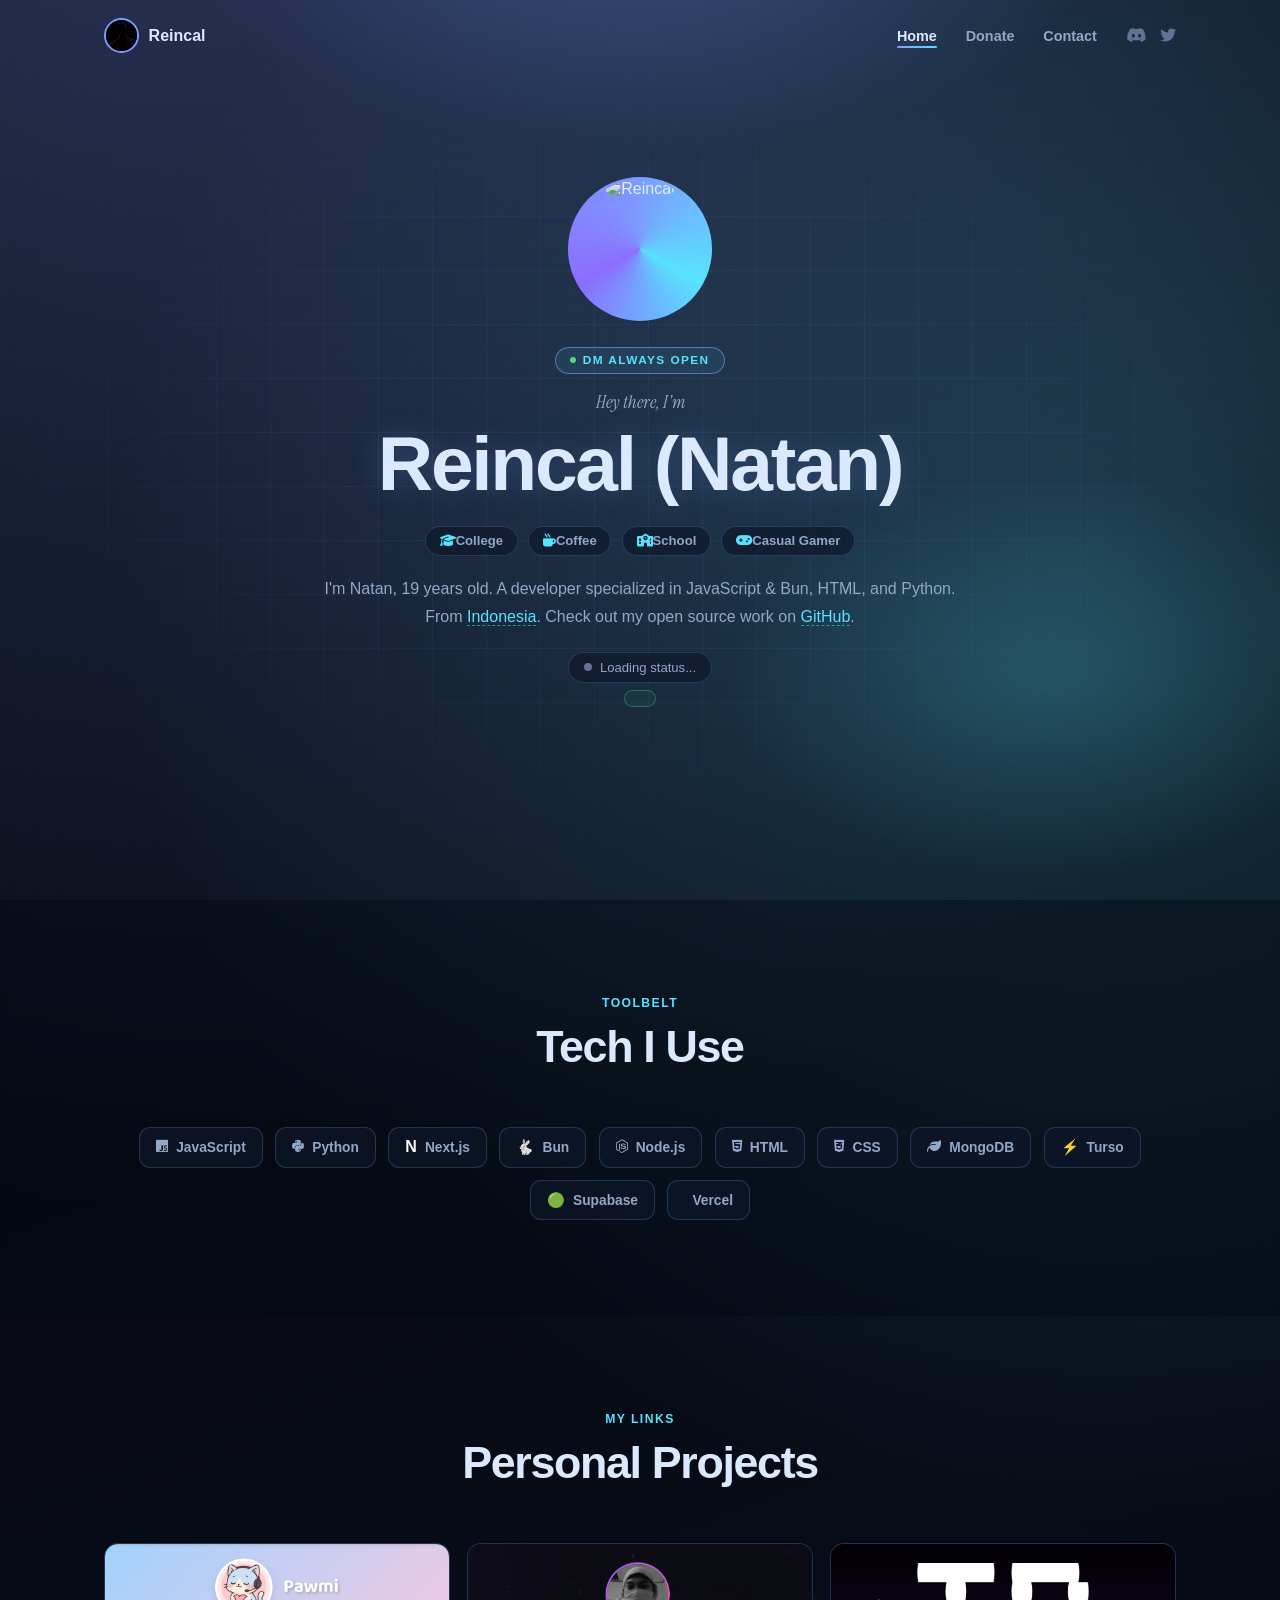
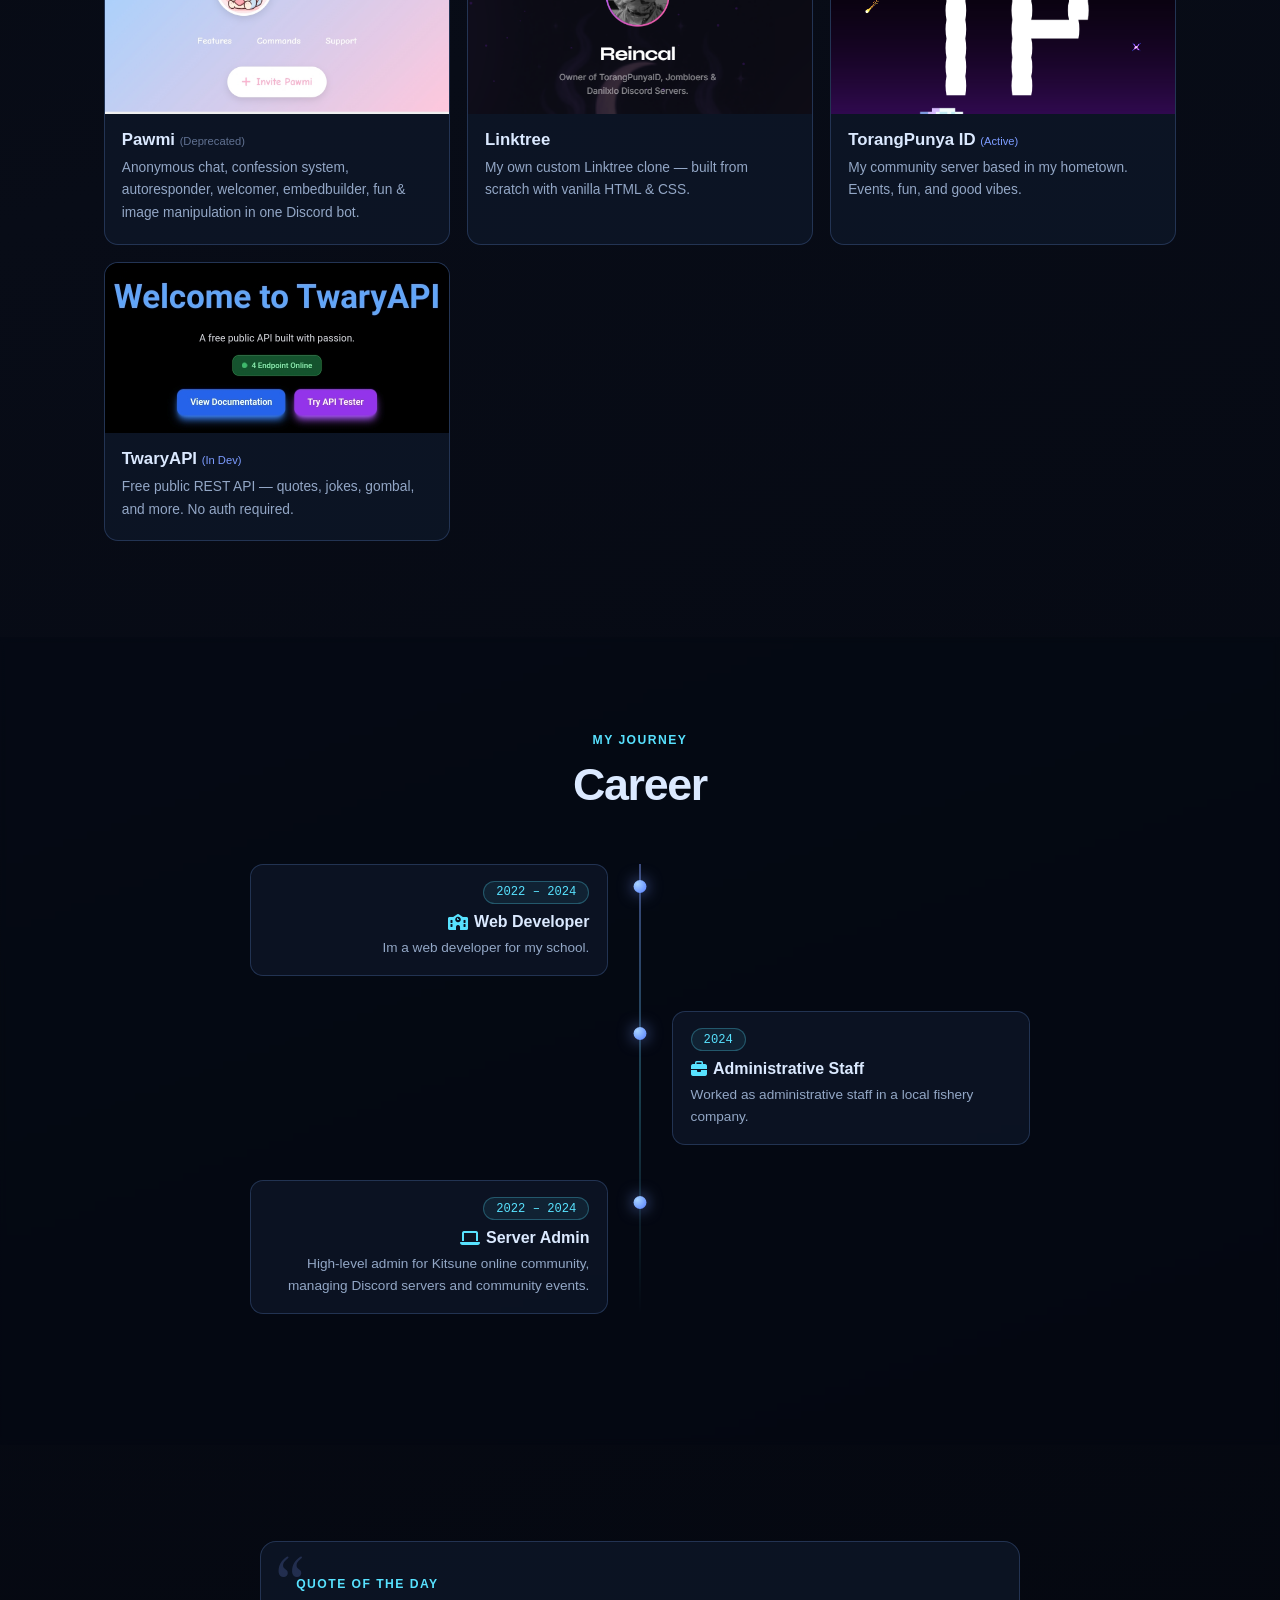
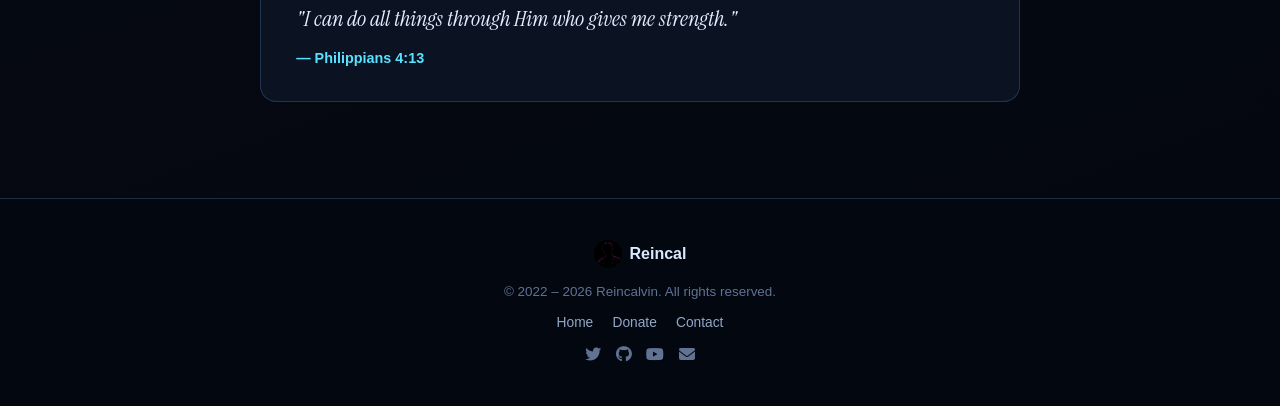
==== commit d5b9a37b: "Update index.html" ====
--- a/public/index.html
+++ b/public/index.html
@@ -1,38 +1,32 @@
 <!DOCTYPE html>
 <html lang="en">
-
 <head>
     <meta charset="UTF-8">
     <meta http-equiv="X-UA-Compatible" content="IE=edge">
     <meta name="viewport" content="width=device-width, initial-scale=1.0">
-    <link rel="icon" href="image/rein.png">
-    <title>Home - Reincal</title>
-
-    <!-- Open Graph Meta Tags -->
-    <meta property="og:title" content="Rein Website" />
-    <meta property="og:description" content="Hi, I'm Rein. This is my personal website. Not a scam." />
+    <link rel="icon" href="https://dc.missuo.ru/file/1492188322108407973">
+    <title>Reincal — Developer</title>
+
+    <meta property="og:title" content="Reincal — Developer" />
+    <meta property="og:description" content="Hi, I'm Rein. Developer from Indonesia." />
     <meta property="og:image" content="image/rein.png" />
     <meta property="og:url" content="https://reincal.is-a.dev" />
     <meta property="og:type" content="website" />
-
-    <!-- Twitter Card -->
     <meta name="twitter:card" content="summary_large_image">
-    <meta name="twitter:title" content="Rein Website">
+    <meta name="twitter:title" content="Reincal — Developer">
     <meta name="twitter:description" content="Hi, I'm Kalrex and this is my personal website.">
     <meta name="twitter:image" content="/image/banner.png">
 
-    <!-- Fonts & Icons -->
     <link rel="preconnect" href="https://fonts.googleapis.com">
     <link rel="preconnect" href="https://fonts.gstatic.com" crossorigin>
-    <link href="https://fonts.googleapis.com/css2?family=Poppins:wght@300;400;500;600;700&family=Space+Grotesk:wght@400;500;700&display=swap" rel="stylesheet">
+    <link href="https://fonts.googleapis.com/css2?family=Cabinet+Grotesk:wght@400;500;700;800&family=Instrument+Serif:ital@0;1&family=DM+Mono:wght@400;500&display=swap" rel="stylesheet">
     <link rel="stylesheet" href="https://cdnjs.cloudflare.com/ajax/libs/font-awesome/6.4.0/css/all.min.css">
-    
-    <!-- Stylesheets -->
-    <link rel="stylesheet" href="https://cdnjs.cloudflare.com/ajax/libs/animate.css/4.1.1/animate.min.css"/>
     <link href="https://unpkg.com/aos@2.3.1/dist/aos.css" rel="stylesheet">
     <link rel="stylesheet" href="css/style.css">
     <link rel="manifest" href="/json/manifest.json">
+
     
+</head>
 
 <body>
     <!-- Navbar -->
@@ -43,155 +37,160 @@
                     <img src="image/rein.png" alt="Reincal Logo">
                     <span>Reincal</span>
                 </a>
-                
                 <div class="nav-links">
                     <a href="/" class="nav-link active">Home</a>
                     <a href="https://ko-fi.com/raincal" class="nav-link" target="_blank">Donate</a>
                     <a href="contact.html" class="nav-link">Contact</a>
-                    
                     <div class="social-links">
-                        <a href="https://discord.gg/7dBxFQcfwZ" class="social-link" target="_blank">
-                            <i class="fab fa-discord"></i>
-                        </a>
-                        <a href="https://twitter.com/therealrein_" class="social-link" target="_blank">
-                            <i class="fab fa-twitter"></i>
-                        </a>
-                    </div>
-                </div>
-                
-                <button class="hamburger">
-                    <i class="fas fa-bars"></i>
-                </button>
+                        <a href="https://discord.gg/7dBxFQcfwZ" class="social-link" target="_blank"><i class="fab fa-discord"></i></a>
+                        <a href="https://twitter.com/therealrein_" class="social-link" target="_blank"><i class="fab fa-twitter"></i></a>
+                    </div>
+                </div>
+                <button class="hamburger"><i class="fas fa-bars"></i></button>
             </div>
         </div>
     </nav>
 
-    <!-- Hero Section -->
+    <!-- Hero -->
     <section class="hero">
-        <div class="container">
-            <div class="hero-content" data-aos="fade-up" data-aos-duration="1000">
-                <img src="https://dc.missuo.ru/file/1491668765887434753" alt="Reincal" class="hero-avatar animate__animated animate__fadeIn">
-                <p class="hero-subtitle animate__animated animate__fadeIn animate__delay-1s">Hey There, I'm</p>
-                <h1 class="hero-title text-gradient animate__animated animate__fadeIn animate__delay-1s">Reincal(Natan)</h1>
-                
-                <div class="hero-meta animate__animated animate__fadeIn animate__delay-2s">
-                    <div class="meta-item">
-                        <i class="fas fa-graduation-cap"></i>
-                        <span>College</span>
-                    </div>
-                    <div class="meta-item">
-                        <i class="fas fa-mug-hot"></i>
-                        <span>Coffee</span>
-                    </div>
-                    <div class="meta-item">
-                        <i class="fas fa-school"></i>
-                        <span>School</span>
-                    </div>
-                    <div class="meta-item">
-                        <i class="fas fa-gamepad"></i>
-                        <span>Casual Gamer</span>
-                    </div>
-                </div>
-                
-                <p class="hero-description animate__animated animate__fadeIn animate__delay-2s">
-                    I'm Natan, 19 years old. A developer specialized in JavaScript & Bun, HTML, and Python. This website showcases my projects.
-                    I'm from <a href="https://dc.missuo.ru/file/1491668147021807747" target="_blank" style="color: var(--primary); text-decoration: none;">Indonesia</a>. 
-                    Built with HTML and CSS. Check out my open source work on <a href="https://github.com/calrexon" target="_blank" style="color: var(--primary); text-decoration: none;">GitHub</a>.
+        <div class="hero-bg"></div>
+        <div class="hero-grid"></div>
+        <div class="container">
+            <div class="hero-content">
+
+                <div class="hero-avatar-wrap">
+                    <div class="hero-avatar-ring">
+                        <div class="hero-avatar-inner">
+                            <img src="https://dc.missuo.ru/file/1491668765887434753" alt="Reincal">
+                        </div>
+                    </div>
+                </div>
+
+                <div class="hero-tag">
+                    <span class="hero-tag-dot"></span>
+                    Dm Always Open
+                </div>
+
+                <p class="hero-subtitle">Hey there, I'm</p>
+                <h1 class="hero-title">Reincal (Natan)</h1>
+
+                <div class="hero-meta">
+                    <div class="meta-item"><i class="fas fa-graduation-cap"></i><span>College</span></div>
+                    <div class="meta-item"><i class="fas fa-mug-hot"></i><span>Coffee</span></div>
+                    <div class="meta-item"><i class="fas fa-school"></i><span>School</span></div>
+                    <div class="meta-item"><i class="fas fa-gamepad"></i><span>Casual Gamer</span></div>
+                </div>
+
+                <p class="hero-description">
+                    I'm Natan, 19 years old. A developer specialized in JavaScript &amp; Bun, HTML, and Python.
+                    From <a href="https://dc.missuo.ru/file/1491668147021807747" target="_blank">Indonesia</a>.
+                    Check out my open source work on <a href="https://github.com/calrexon" target="_blank">GitHub</a>.
                 </p>
-                
-                <div class="status animate__animated animate__fadeIn animate__delay-3s">
-                    <div class="status-dot status-loading"></div>
-                    <span id="statusContent">Loading status...</span>
-                </div>
-                
-                <div id="spotifyListening" class="animate__animated animate__fadeIn animate__delay-3s" style="margin-top: 0.5rem;"></div>
-            </div>
-        </div>
-    </section>
-
-    <!-- Projects Section -->
+
+                <!-- STATUS — untouched, connected to lanyard.js -->
+                <div class="status-wrap">
+                    <div class="status">
+                        <div class="status-dot status-loading"></div>
+                        <span id="statusContent">Loading status...</span>
+                    </div>
+                    <div id="spotifyListening"></div>
+                </div>
+
+            </div>
+        </div>
+    </section>
+
+    <!-- Tech Stack -->
+    <section class="stack">
+        <div class="container">
+            <div class="section-header" data-aos="fade-up">
+                <p class="section-label">Toolbelt</p>
+                <h2 class="section-title">Tech I Use</h2>
+            </div>
+            <div class="stack-grid" data-aos="fade-up" data-aos-delay="100">
+                <div class="stack-item"><i class="fab fa-js si-js"></i> JavaScript</div>
+                <div class="stack-item"><i class="fab fa-python si-py"></i> Python</div>
+                <div class="stack-item"><span style="font-size:1rem;font-weight:800;color:#fff">N</span> Next.js</div>
+                <div class="stack-item"><span class="si-bun" style="font-size:0.9rem;font-weight:800">🐇</span> Bun</div>
+                <div class="stack-item"><i class="fab fa-node-js si-node"></i> Node.js</div>
+                <div class="stack-item"><i class="fab fa-html5 si-html"></i> HTML</div>
+                <div class="stack-item"><i class="fab fa-css3-alt si-css"></i> CSS</div>
+                <div class="stack-item"><i class="fas fa-leaf si-mongo"></i> MongoDB</div>
+                <div class="stack-item"><span style="color:#4ade80;font-size:0.9rem">⚡</span> Turso</div>
+                <div class="stack-item"><span style="color:#3ecf8e;font-size:0.9rem">🟢</span> Supabase</div>
+                <div class="stack-item"><i class="fas fa-triangle si-vercel" style="color:#fff;font-size:0.8rem"></i> Vercel</div>
+            </div>
+        </div>
+    </section>
+
+    <!-- Projects -->
     <section class="projects" id="projects">
         <div class="container">
             <div class="section-header" data-aos="fade-up">
-                <p class="section-subtitle">My Links</p>
-                <h2 class="section-title">My Personal Projects</h2>
-            </div>
-            
+                <p class="section-label">My Links</p>
+                <h2 class="section-title">Personal Projects</h2>
+            </div>
             <div class="projects-grid">
                 <a href="https://pawmi.zone.id/" class="project-card" data-aos="fade-up" data-aos-delay="100">
-                    <img src="image/pawmi.jpg" alt="Danilxlo Discord Bot" class="project-image">
-                    <div class="project-content">
-                        <h3 class="project-title">Pawmi(Deprecated)</h3>
-                        <p class="project-description">
-                            Pawmi have a anonymous chat, confession system, autoresponder, welcomer embed, embedbuilder, fun, image manipulation in this one discord bot.
-                        </p>
-                    </div>
-                </a>
-                
+                    <img src="image/pawmi.jpg" alt="Pawmi" class="project-image">
+                    <div class="project-content">
+                        <h3 class="project-title">Pawmi <span style="font-size:0.7rem;color:var(--faint);font-weight:500">(Deprecated)</span></h3>
+                        <p class="project-description">Anonymous chat, confession system, autoresponder, welcomer, embedbuilder, fun &amp; image manipulation in one Discord bot.</p>
+                    </div>
+                </a>
                 <a href="/" class="project-card" data-aos="fade-up" data-aos-delay="200">
                     <img src="image/banner.png" alt="Linktree" class="project-image">
                     <div class="project-content">
                         <h3 class="project-title">Linktree</h3>
-                        <p class="project-description">
-                            My own Linktree clone.
-                        </p>
-                    </div>
-                </a>
-                
+                        <p class="project-description">My own custom Linktree clone — built from scratch with vanilla HTML &amp; CSS.</p>
+                    </div>
+                </a>
                 <a href="https://discord.gg/" target="_blank" class="project-card" data-aos="fade-up" data-aos-delay="300">
                     <img src="image/tp.png" alt="TorangPunya ID" class="project-image">
                     <div class="project-content">
-                        <h3 class="project-title">TorangPunya ID(On Development)</h3>
-                        <p class="project-description">
-                            My community server based in my hometown.
-                        </p>
-                    </div>
-                </a>
-                
+                        <h3 class="project-title">TorangPunya ID <span style="font-size:0.7rem;color:var(--primary);font-weight:500">(Active)</span></h3>
+                        <p class="project-description">My community server based in my hometown. Events, fun, and good vibes.</p>
+                    </div>
+                </a>
                 <a href="https://danilxlo.vercel.app/apix" target="_blank" class="project-card" data-aos="fade-up" data-aos-delay="400">
                     <img src="image/twary.jpg" alt="TwaryAPI" class="project-image">
                     <div class="project-content">
-                        <h3 class="project-title">TwaryAPI (On Development)</h3>
-                        <p class="project-description">
-                            My random quote API.
-                        </p>
-                    </div>
-                </a>
-            </div>
-        </div>
-    </section>
-
-    <!-- Career Section -->
+                        <h3 class="project-title">TwaryAPI <span style="font-size:0.7rem;color:var(--primary);font-weight:500">(In Dev)</span></h3>
+                        <p class="project-description">Free public REST API — quotes, jokes, gombal, and more. No auth required.</p>
+                    </div>
+                </a>
+            </div>
+        </div>
+    </section>
+
+    <!-- Career -->
     <section class="career" id="career">
         <div class="container">
             <div class="section-header" data-aos="fade-up">
-                <p class="section-subtitle">My Journey</p>
-                <h2 class="section-title">My Career</h2>
-            </div>
-            
+                <p class="section-label">My Journey</p>
+                <h2 class="section-title">Career</h2>
+            </div>
             <div class="timeline">
                 <div class="timeline-item" data-aos="fade-up" data-aos-delay="100">
                     <div class="timeline-dot"></div>
                     <div class="timeline-content">
-                        <span class="timeline-date">2022 - 2023</span>
+                        <span class="timeline-date">2022 – 2024</span>
                         <h3 class="timeline-title"><i class="fas fa-school"></i> Web Developer</h3>
                         <p class="timeline-description">Im a web developer for my school.</p>
                     </div>
                 </div>
-                
                 <div class="timeline-item" data-aos="fade-up" data-aos-delay="200">
                     <div class="timeline-dot"></div>
                     <div class="timeline-content">
                         <span class="timeline-date">2024</span>
                         <h3 class="timeline-title"><i class="fas fa-briefcase"></i> Administrative Staff</h3>
-                        <p class="timeline-description">Worked as an administrative staff in a local fishery company.</p>
-                    </div>
-                </div>
-                
+                        <p class="timeline-description">Worked as administrative staff in a local fishery company.</p>
+                    </div>
+                </div>
                 <div class="timeline-item" data-aos="fade-up" data-aos-delay="300">
                     <div class="timeline-dot"></div>
                     <div class="timeline-content">
-                        <span class="timeline-date">2022 - 2024</span>
+                        <span class="timeline-date">2022 – 2024</span>
                         <h3 class="timeline-title"><i class="fas fa-laptop"></i> Server Admin</h3>
                         <p class="timeline-description">High-level admin for Kitsune online community, managing Discord servers and community events.</p>
                     </div>
@@ -200,11 +199,11 @@
         </div>
     </section>
 
-    <!-- Quote Section -->
+    <!-- Quote -->
     <section class="quote">
         <div class="container">
             <div class="quote-content" data-aos="zoom-in">
-                <p class="section-subtitle">Quote of the Day</p>
+                <p class="section-label">Quote of the Day</p>
                 <p id="quote-text" class="quote-text">Loading quote...</p>
                 <p id="quote-author" class="quote-author"></p>
             </div>
@@ -215,99 +214,70 @@
     <footer class="footer">
         <div class="container">
             <div class="footer-container">
-                <p class="footer-copyright">© 2022 - 2026 Reincalvin. All rights reserved.</p>
-                
+                <div class="footer-logo">
+                    <img src="image/rein.png" alt="Reincal">
+                    <span>Reincal</span>
+                </div>
+                <p class="footer-copyright">© 2022 – 2026 Reincalvin. All rights reserved.</p>
                 <div class="footer-links">
                     <a href="/" class="footer-link">Home</a>
                     <a href="https://ko-fi.com/raincal" class="footer-link" target="_blank">Donate</a>
                     <a href="contact.html" class="footer-link">Contact</a>
                 </div>
-                
                 <div class="footer-social">
-                    <a href="https://x.com/therealrein_" class="footer-social-link" target="_blank">
-                        <i class="fab fa-twitter"></i>
-                    </a>
-                    <a href="https://github.com/calrexon" class="footer-social-link" target="_blank">
-                        <i class="fab fa-github"></i>
-                    </a>
-                    <a href="https://youtube.com" class="footer-social-link" target="_blank">
-                        <i class="fab fa-youtube"></i>
-                    </a>
-                    <a href="mailto:zarcoxorp@gmail.com" class="footer-social-link" target="_blank">
-                        <i class="fas fa-envelope"></i>
-                    </a>
+                    <a href="https://x.com/therealrein_" class="footer-social-link" target="_blank"><i class="fab fa-twitter"></i></a>
+                    <a href="https://github.com/calrexon" class="footer-social-link" target="_blank"><i class="fab fa-github"></i></a>
+                    <a href="https://youtube.com" class="footer-social-link" target="_blank"><i class="fab fa-youtube"></i></a>
+                    <a href="mailto:zarcoxorp@gmail.com" class="footer-social-link" target="_blank"><i class="fas fa-envelope"></i></a>
                 </div>
             </div>
         </div>
     </footer>
 
-    <!-- Scripts -->
     <script src="https://unpkg.com/aos@2.3.1/dist/aos.js"></script>
-    <script src="https://cdnjs.cloudflare.com/ajax/libs/gsap/3.11.4/gsap.min.js"></script>
     <script src="js/lanyard.js"></script>
     <script>
-        // Initialize AOS (Animate On Scroll)
-        AOS.init({
-            duration: 800,
-            easing: 'ease-in-out',
-            once: true
+        AOS.init({ duration: 700, easing: 'ease-out', once: true });
+
+        // Navbar scroll
+        window.addEventListener('scroll', () => {
+            document.querySelector('.navbar').classList.toggle('scrolled', window.scrollY > 40);
         });
-        
-        // Navbar scroll effect
-        window.addEventListener('scroll', function() {
-            const navbar = document.querySelector('.navbar');
-            if (window.scrollY > 50) {
-                navbar.classList.add('scrolled');
-            } else {
-                navbar.classList.remove('scrolled');
-            }
+
+        // Mobile menu
+        const hamburger = document.querySelector('.hamburger');
+        const navLinks  = document.querySelector('.nav-links');
+        hamburger.addEventListener('click', () => {
+            navLinks.classList.toggle('active');
+            hamburger.innerHTML = navLinks.classList.contains('active')
+                ? '<i class="fas fa-times"></i>' : '<i class="fas fa-bars"></i>';
         });
-        
-        // Mobile menu toggle
-        const hamburger = document.querySelector('.hamburger');
-        const navLinks = document.querySelector('.nav-links');
-        
-        hamburger.addEventListener('click', function() {
-            navLinks.classList.toggle('active');
-            hamburger.innerHTML = navLinks.classList.contains('active') ? 
-                '<i class="fas fa-times"></i>' : '<i class="fas fa-bars"></i>';
-        });
-        
-        // Close mobile menu when clicking a link
-        document.querySelectorAll('.nav-link').forEach(link => {
-            link.addEventListener('click', function() {
-                navLinks.classList.remove('active');
-                hamburger.innerHTML = '<i class="fas fa-bars"></i>';
-            });
-        });
-        
-        // Fetch random quote
+        document.querySelectorAll('.nav-link').forEach(l => l.addEventListener('click', () => {
+            navLinks.classList.remove('active');
+            hamburger.innerHTML = '<i class="fas fa-bars"></i>';
+        }));
+
+        // Quote
         async function displayRandomQuote() {
             try {
-                const response = await fetch("https://twaryapi-dusky.vercel.app/api/bible");
-                const json = await response.json();
+                const res  = await fetch("https://twaryapi-dusky.vercel.app/api/bible");
+                const json = await res.json();
                 const data = json.data;
-                document.getElementById("quote-text").innerText = `"${data.quotes}"`;
+                document.getElementById("quote-text").innerText   = `"${data.quotes}"`;
                 document.getElementById("quote-author").innerText = `— ${data.author || "Unknown"}`;
-            } catch (error) {
-                console.error("Failed to fetch quote:", error);
-                document.getElementById("quote-text").innerText = `"God is my salvation; I will trust and not be afraid."`;
-                document.getElementById("quote-author").innerText = "— Isaiah 12:2";
+            } catch {
+                document.getElementById("quote-text").innerText   = `"I can do all things through Him who gives me strength."`;
+                document.getElementById("quote-author").innerText = "— Philippians 4:13";
             }
         }
         displayRandomQuote();
-        
-        // Smooth scrolling for anchor links
-        document.querySelectorAll('a[href^="#"]').forEach(anchor => {
-            anchor.addEventListener('click', function(e) {
+
+        // Smooth scroll
+        document.querySelectorAll('a[href^="#"]').forEach(a => {
+            a.addEventListener('click', e => {
                 e.preventDefault();
-                const target = document.querySelector(this.getAttribute('href'));
-                if (target) {
-                    window.scrollTo({
-                        top: target.offsetTop - 80,
-                        behavior: 'smooth'
-                    });
-                }
+                const t = document.querySelector(a.getAttribute('href'));
+                if (t) window.scrollTo({ top: t.offsetTop - 80, behavior: 'smooth' });
             });
         });
     </script>
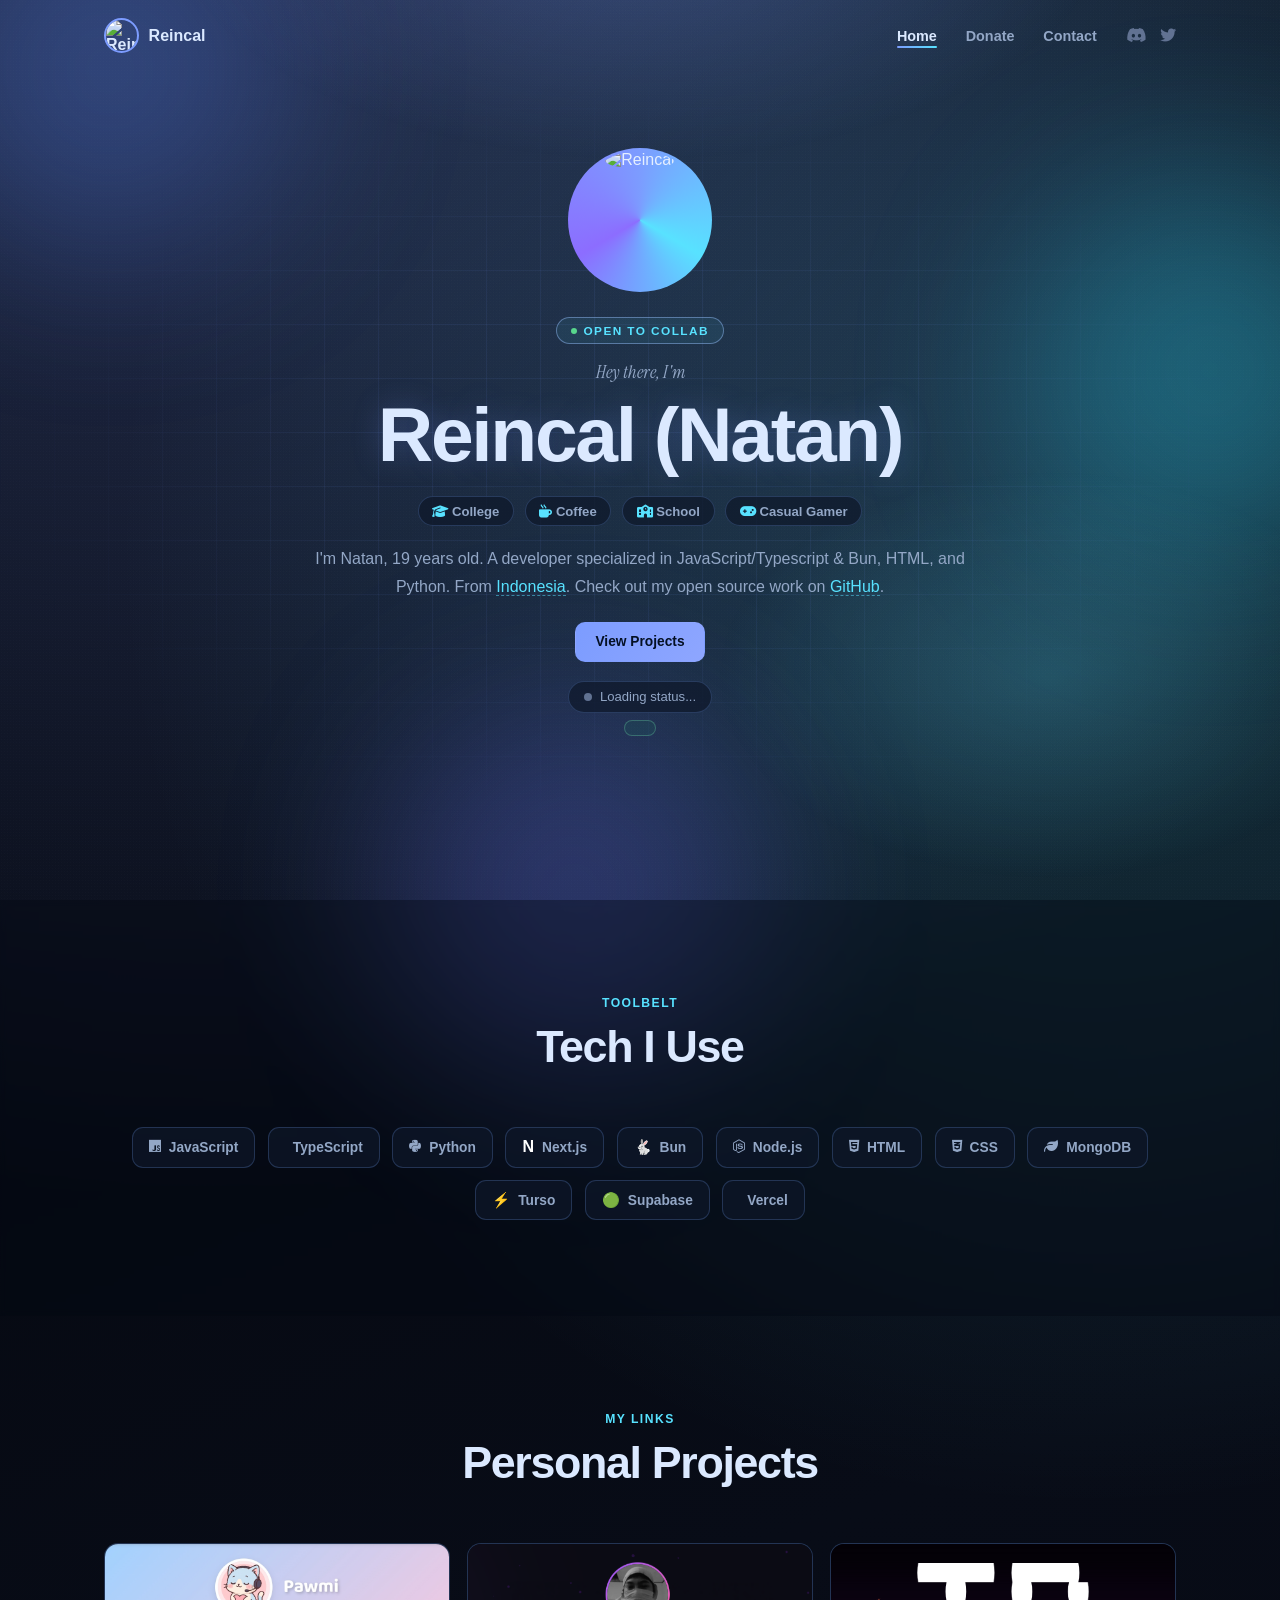
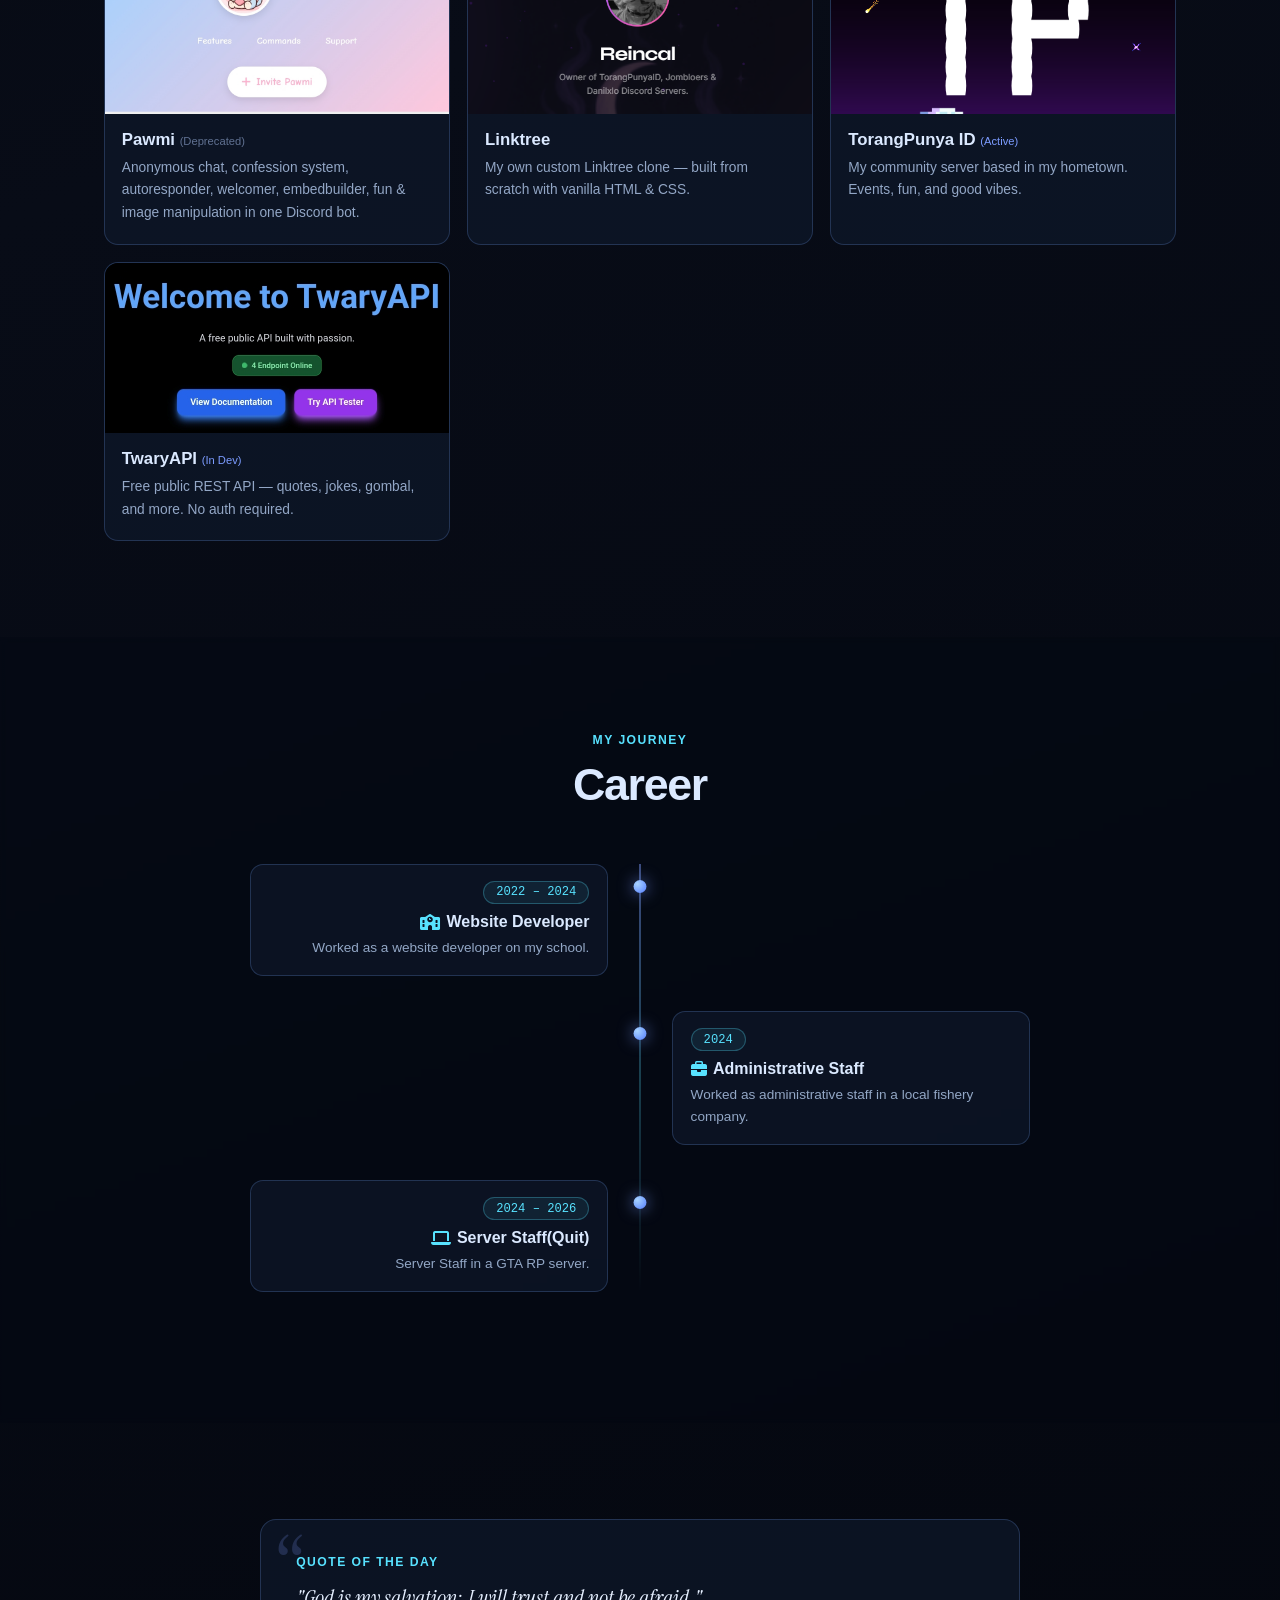
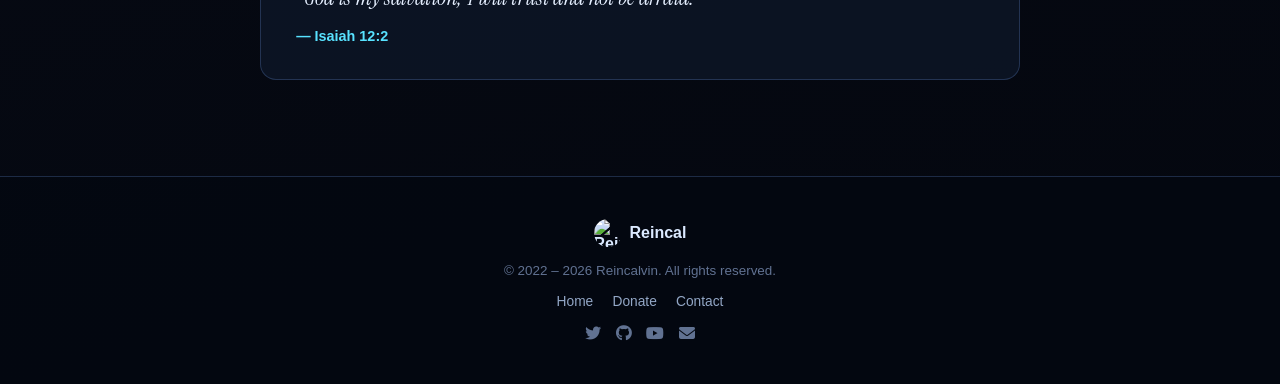
==== commit 0ca45b1e: "Update index.html" ====
--- a/public/index.html
+++ b/public/index.html
@@ -5,6 +5,7 @@
     <meta http-equiv="X-UA-Compatible" content="IE=edge">
     <meta name="viewport" content="width=device-width, initial-scale=1.0">
     <link rel="icon" href="https://dc.missuo.ru/file/1492188322108407973">
+    <link rel="apple-touch-icon" href="https://dc.missuo.ru/file/1492188322108407973">
     <title>Reincal — Developer</title>
 
     <meta property="og:title" content="Reincal — Developer" />
@@ -29,24 +30,27 @@
 </head>
 
 <body>
+    <div class="ornament ornament-1"></div>
+    <div class="ornament ornament-2"></div>
+    <div class="ornament ornament-3"></div>
     <!-- Navbar -->
     <nav class="navbar">
         <div class="container">
             <div class="navbar-container">
                 <a href="/" class="logo">
-                    <img src="image/rein.png" alt="Reincal Logo">
+                    <img src="https://dc.missuo.ru/file/1493518251488051320" alt="Reincal Logo">
                     <span>Reincal</span>
                 </a>
                 <div class="nav-links">
                     <a href="/" class="nav-link active">Home</a>
-                    <a href="https://ko-fi.com/raincal" class="nav-link" target="_blank">Donate</a>
+                    <a href="donate.html" class="nav-link">Donate</a>
                     <a href="contact.html" class="nav-link">Contact</a>
                     <div class="social-links">
-                        <a href="https://discord.gg/7dBxFQcfwZ" class="social-link" target="_blank"><i class="fab fa-discord"></i></a>
-                        <a href="https://twitter.com/therealrein_" class="social-link" target="_blank"><i class="fab fa-twitter"></i></a>
-                    </div>
-                </div>
-                <button class="hamburger"><i class="fas fa-bars"></i></button>
+                        <a href="https://discord.gg/7dBxFQcfwZ" class="social-link" target="_blank" rel="noopener noreferrer" title="Discord"><i class="fab fa-discord"></i></a>
+                        <a href="https://twitter.com/therealrein_" class="social-link" target="_blank" rel="noopener noreferrer" title="Twitter"><i class="fab fa-twitter"></i></a>
+                    </div>
+                </div>
+                <button class="hamburger" title="Toggle menu" aria-label="Toggle menu"><i class="fas fa-bars"></i></button>
             </div>
         </div>
     </nav>
@@ -61,31 +65,35 @@
                 <div class="hero-avatar-wrap">
                     <div class="hero-avatar-ring">
                         <div class="hero-avatar-inner">
-                            <img src="https://dc.missuo.ru/file/1491668765887434753" alt="Reincal">
+                            <img src="https://dc.missuo.ru/file/1493518057832841347" alt="Reincal">
                         </div>
                     </div>
                 </div>
 
                 <div class="hero-tag">
                     <span class="hero-tag-dot"></span>
-                    Dm Always Open
+                    Open to Collab
                 </div>
 
                 <p class="hero-subtitle">Hey there, I'm</p>
                 <h1 class="hero-title">Reincal (Natan)</h1>
 
                 <div class="hero-meta">
-                    <div class="meta-item"><i class="fas fa-graduation-cap"></i><span>College</span></div>
-                    <div class="meta-item"><i class="fas fa-mug-hot"></i><span>Coffee</span></div>
-                    <div class="meta-item"><i class="fas fa-school"></i><span>School</span></div>
-                    <div class="meta-item"><i class="fas fa-gamepad"></i><span>Casual Gamer</span></div>
+                    <div class="meta-item"><i class="fas fa-graduation-cap"></i><span> College</span></div>
+                    <div class="meta-item"><i class="fas fa-mug-hot"></i><span> Coffee</span></div>
+                    <div class="meta-item"><i class="fas fa-school"></i><span> School</span></div>
+                    <div class="meta-item"><i class="fas fa-gamepad"></i><span> Casual Gamer</span></div>
                 </div>
 
                 <p class="hero-description">
-                    I'm Natan, 19 years old. A developer specialized in JavaScript &amp; Bun, HTML, and Python.
-                    From <a href="https://dc.missuo.ru/file/1491668147021807747" target="_blank">Indonesia</a>.
-                    Check out my open source work on <a href="https://github.com/calrexon" target="_blank">GitHub</a>.
+                    I'm Natan, 19 years old. A developer specialized in JavaScript/Typescript &amp; Bun, HTML, and Python.
+                    From <a href="https://dc.missuo.ru/file/1491668147021807747" target="_blank" rel="noopener noreferrer">Indonesia</a>.
+                    Check out my open source work on <a href="https://github.com/calrexon" target="_blank" rel="noopener noreferrer">GitHub</a>.
                 </p>
+
+                <div class="hero-actions">
+                    <a href="#projects" class="hero-btn hero-btn-primary">View Projects</a>
+                </div>
 
                 <!-- STATUS — untouched, connected to lanyard.js -->
                 <div class="status-wrap">
@@ -109,16 +117,17 @@
             </div>
             <div class="stack-grid" data-aos="fade-up" data-aos-delay="100">
                 <div class="stack-item"><i class="fab fa-js si-js"></i> JavaScript</div>
+                <div class="stack-item"><i class="fab fa-typescript"></i> TypeScript</div>
                 <div class="stack-item"><i class="fab fa-python si-py"></i> Python</div>
-                <div class="stack-item"><span style="font-size:1rem;font-weight:800;color:#fff">N</span> Next.js</div>
-                <div class="stack-item"><span class="si-bun" style="font-size:0.9rem;font-weight:800">🐇</span> Bun</div>
+                <div class="stack-item"><span class="si-next">N</span> Next.js</div>
+                <div class="stack-item"><span class="si-bun">🐇</span> Bun</div>
                 <div class="stack-item"><i class="fab fa-node-js si-node"></i> Node.js</div>
                 <div class="stack-item"><i class="fab fa-html5 si-html"></i> HTML</div>
                 <div class="stack-item"><i class="fab fa-css3-alt si-css"></i> CSS</div>
                 <div class="stack-item"><i class="fas fa-leaf si-mongo"></i> MongoDB</div>
-                <div class="stack-item"><span style="color:#4ade80;font-size:0.9rem">⚡</span> Turso</div>
-                <div class="stack-item"><span style="color:#3ecf8e;font-size:0.9rem">🟢</span> Supabase</div>
-                <div class="stack-item"><i class="fas fa-triangle si-vercel" style="color:#fff;font-size:0.8rem"></i> Vercel</div>
+                <div class="stack-item"><span class="si-turso">⚡</span> Turso</div>
+                <div class="stack-item"><span class="si-supa">🟢</span> Supabase</div>
+                <div class="stack-item"><i class="fas fa-triangle si-vercel"></i> Vercel</div>
             </div>
         </div>
     </section>
@@ -134,7 +143,7 @@
                 <a href="https://pawmi.zone.id/" class="project-card" data-aos="fade-up" data-aos-delay="100">
                     <img src="image/pawmi.jpg" alt="Pawmi" class="project-image">
                     <div class="project-content">
-                        <h3 class="project-title">Pawmi <span style="font-size:0.7rem;color:var(--faint);font-weight:500">(Deprecated)</span></h3>
+                        <h3 class="project-title">Pawmi <span class="project-state project-state-muted">(Deprecated)</span></h3>
                         <p class="project-description">Anonymous chat, confession system, autoresponder, welcomer, embedbuilder, fun &amp; image manipulation in one Discord bot.</p>
                     </div>
                 </a>
@@ -145,17 +154,17 @@
                         <p class="project-description">My own custom Linktree clone — built from scratch with vanilla HTML &amp; CSS.</p>
                     </div>
                 </a>
-                <a href="https://discord.gg/" target="_blank" class="project-card" data-aos="fade-up" data-aos-delay="300">
+                <a href="https://discord.gg/" target="_blank" rel="noopener noreferrer" class="project-card" data-aos="fade-up" data-aos-delay="300">
                     <img src="image/tp.png" alt="TorangPunya ID" class="project-image">
                     <div class="project-content">
-                        <h3 class="project-title">TorangPunya ID <span style="font-size:0.7rem;color:var(--primary);font-weight:500">(Active)</span></h3>
+                        <h3 class="project-title">TorangPunya ID <span class="project-state project-state-primary">(Active)</span></h3>
                         <p class="project-description">My community server based in my hometown. Events, fun, and good vibes.</p>
                     </div>
                 </a>
-                <a href="https://danilxlo.vercel.app/apix" target="_blank" class="project-card" data-aos="fade-up" data-aos-delay="400">
+                <a href="https://danilxlo.vercel.app/apix" target="_blank" rel="noopener noreferrer" class="project-card" data-aos="fade-up" data-aos-delay="400">
                     <img src="image/twary.jpg" alt="TwaryAPI" class="project-image">
                     <div class="project-content">
-                        <h3 class="project-title">TwaryAPI <span style="font-size:0.7rem;color:var(--primary);font-weight:500">(In Dev)</span></h3>
+                        <h3 class="project-title">TwaryAPI <span class="project-state project-state-primary">(In Dev)</span></h3>
                         <p class="project-description">Free public REST API — quotes, jokes, gombal, and more. No auth required.</p>
                     </div>
                 </a>
@@ -175,8 +184,8 @@
                     <div class="timeline-dot"></div>
                     <div class="timeline-content">
                         <span class="timeline-date">2022 – 2024</span>
-                        <h3 class="timeline-title"><i class="fas fa-school"></i> Web Developer</h3>
-                        <p class="timeline-description">Im a web developer for my school.</p>
+                        <h3 class="timeline-title"><i class="fas fa-school"></i> Website Developer</h3>
+                        <p class="timeline-description">Worked as a website developer on my school.</p>
                     </div>
                 </div>
                 <div class="timeline-item" data-aos="fade-up" data-aos-delay="200">
@@ -190,9 +199,9 @@
                 <div class="timeline-item" data-aos="fade-up" data-aos-delay="300">
                     <div class="timeline-dot"></div>
                     <div class="timeline-content">
-                        <span class="timeline-date">2022 – 2024</span>
-                        <h3 class="timeline-title"><i class="fas fa-laptop"></i> Server Admin</h3>
-                        <p class="timeline-description">High-level admin for Kitsune online community, managing Discord servers and community events.</p>
+                        <span class="timeline-date">2024 – 2026</span>
+                        <h3 class="timeline-title"><i class="fas fa-laptop"></i> Server Staff(Quit)</h3>
+                        <p class="timeline-description">Server Staff in a GTA RP server.</p>
                     </div>
                 </div>
             </div>
@@ -215,20 +224,20 @@
         <div class="container">
             <div class="footer-container">
                 <div class="footer-logo">
-                    <img src="image/rein.png" alt="Reincal">
+                    <img src="https://dc.missuo.ru/file/1493518251488051320" alt="Reincal">
                     <span>Reincal</span>
                 </div>
                 <p class="footer-copyright">© 2022 – 2026 Reincalvin. All rights reserved.</p>
                 <div class="footer-links">
                     <a href="/" class="footer-link">Home</a>
-                    <a href="https://ko-fi.com/raincal" class="footer-link" target="_blank">Donate</a>
+                    <a href="donate.html" class="footer-link">Donate</a>
                     <a href="contact.html" class="footer-link">Contact</a>
                 </div>
                 <div class="footer-social">
-                    <a href="https://x.com/therealrein_" class="footer-social-link" target="_blank"><i class="fab fa-twitter"></i></a>
-                    <a href="https://github.com/calrexon" class="footer-social-link" target="_blank"><i class="fab fa-github"></i></a>
-                    <a href="https://youtube.com" class="footer-social-link" target="_blank"><i class="fab fa-youtube"></i></a>
-                    <a href="mailto:zarcoxorp@gmail.com" class="footer-social-link" target="_blank"><i class="fas fa-envelope"></i></a>
+                    <a href="https://x.com/therealrein_" class="footer-social-link" target="_blank" rel="noopener noreferrer" title="Twitter"><i class="fab fa-twitter"></i></a>
+                    <a href="https://github.com/calrexon" class="footer-social-link" target="_blank" rel="noopener noreferrer" title="GitHub"><i class="fab fa-github"></i></a>
+                    <a href="https://youtube.com" class="footer-social-link" target="_blank" rel="noopener noreferrer" title="YouTube"><i class="fab fa-youtube"></i></a>
+                    <a href="mailto:reincalnatan@gmail.com" class="footer-social-link" target="_blank" rel="noopener noreferrer" title="Email"><i class="fas fa-envelope"></i></a>
                 </div>
             </div>
         </div>
@@ -266,8 +275,8 @@
                 document.getElementById("quote-text").innerText   = `"${data.quotes}"`;
                 document.getElementById("quote-author").innerText = `— ${data.author || "Unknown"}`;
             } catch {
-                document.getElementById("quote-text").innerText   = `"I can do all things through Him who gives me strength."`;
-                document.getElementById("quote-author").innerText = "— Philippians 4:13";
+                document.getElementById("quote-text").innerText   = `"God is my salvation; I will trust and not be afraid."`;
+                document.getElementById("quote-author").innerText = "— Isaiah 12:2";
             }
         }
         displayRandomQuote();
